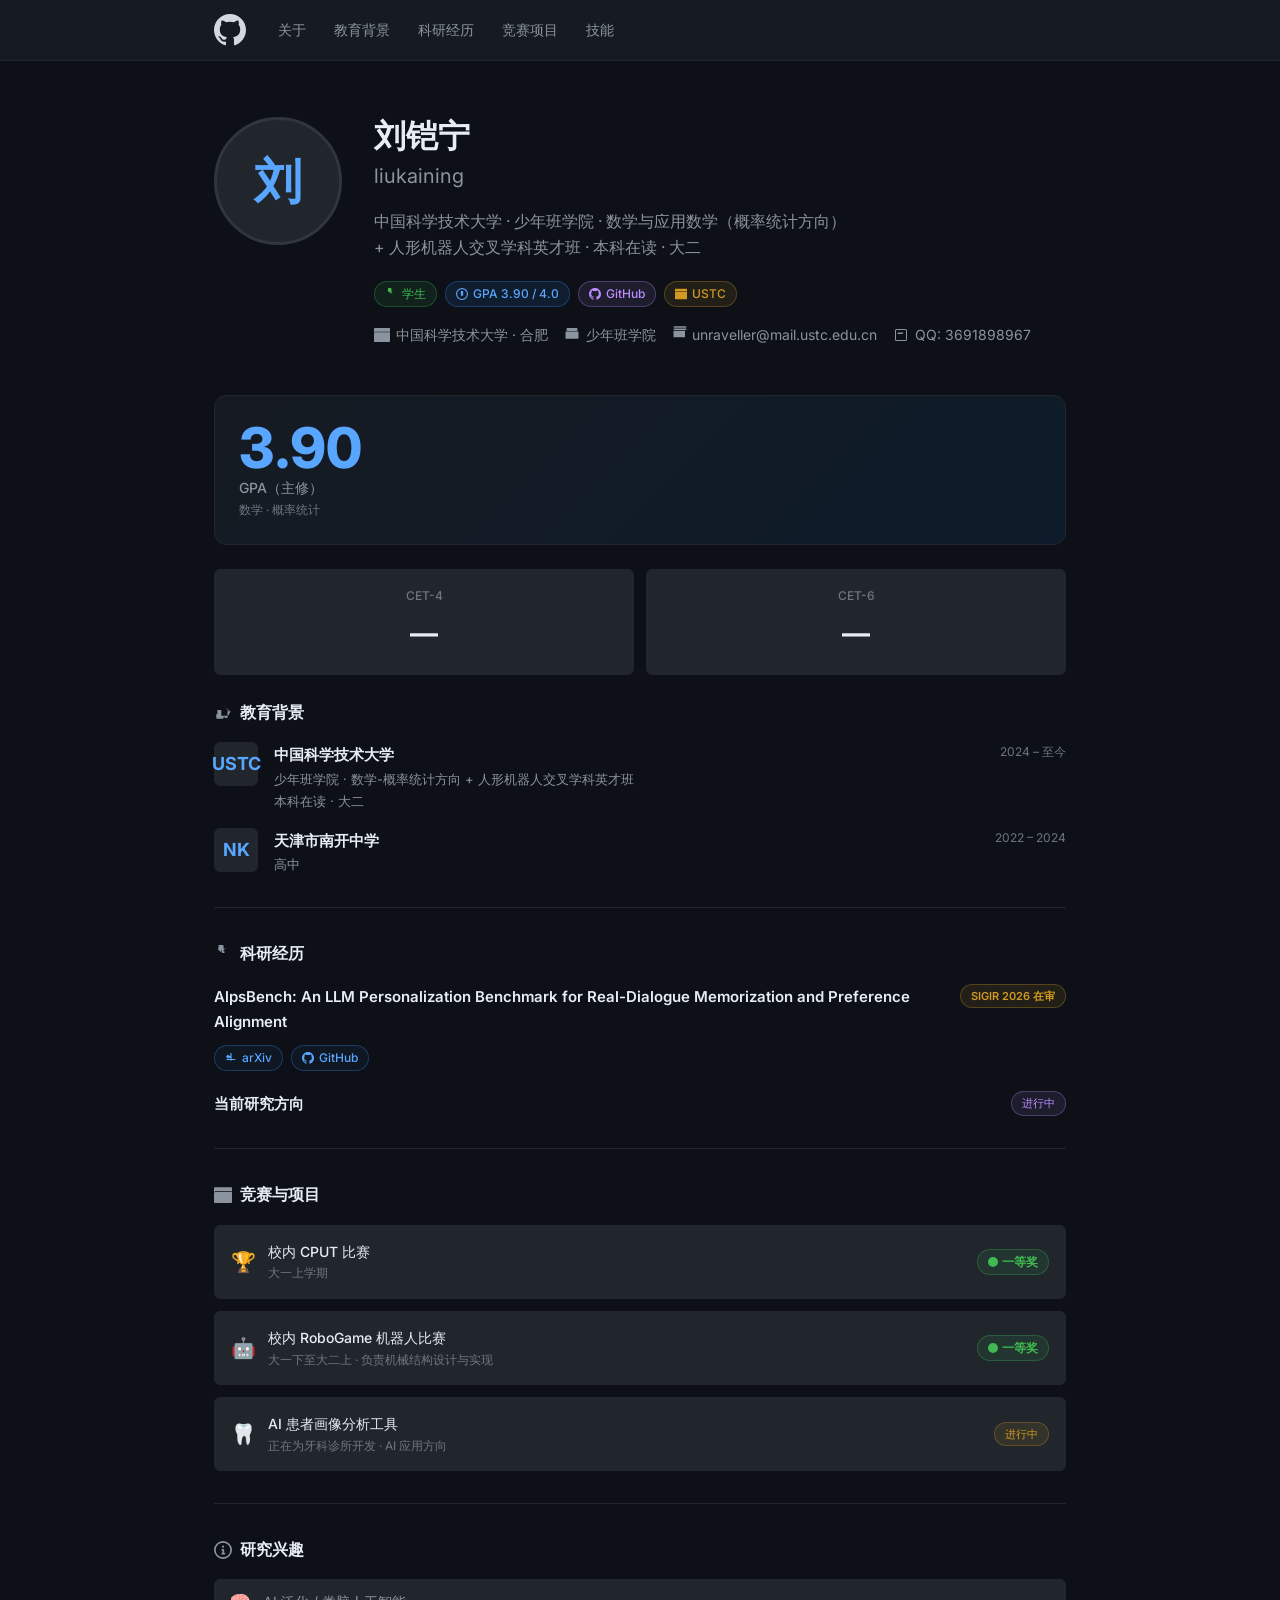
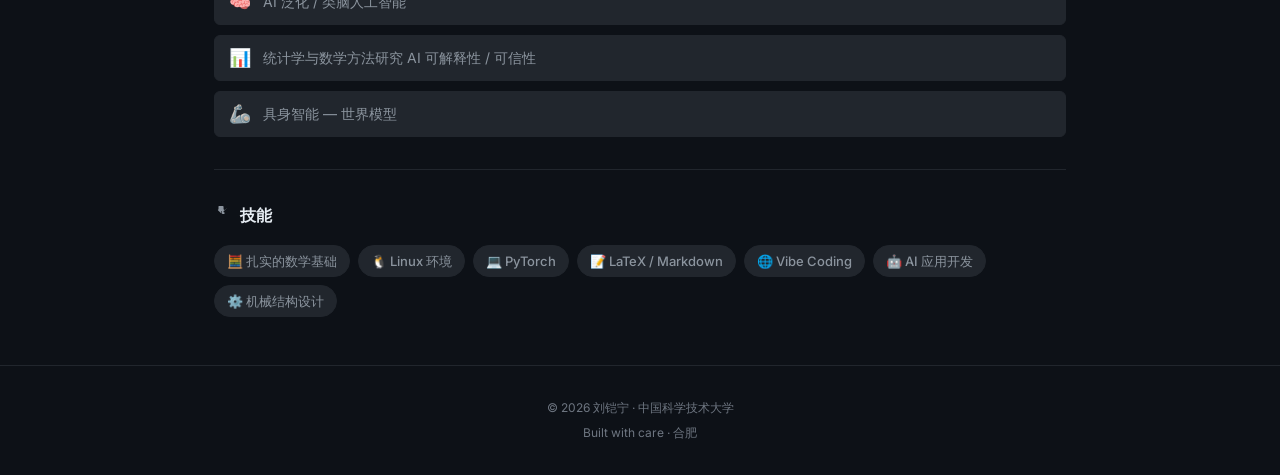
==== index.html @ c7f34306 "Update index.html" ====
<!DOCTYPE html>
<html lang="zh-CN">
<head>
  <meta charset="UTF-8" />
  <meta name="viewport" content="width=device-width, initial-scale=1.0" />
  <title>刘铠宁 | USTC</title>
  <link rel="preconnect" href="https://fonts.googleapis.com" />
  <link rel="preconnect" href="https://fonts.gstatic.com" crossorigin />
  <link href="https://fonts.googleapis.com/css2?family=Inter:wght@400;500;600;700;300&family=JetBrains+Mono:wght@400;500&display=swap" rel="stylesheet" />
  <style>
    :root {
      --bg-primary: #0d1117;
      --bg-secondary: #161b22;
      --bg-tertiary: #21262d;
      --bg-hover: #30363d;
      --border: #30363d;
      --border-muted: #21262d;
      --text-primary: #e6edf3;
      --text-secondary: #8b949e;
      --text-tertiary: #6e7681;
      --accent: #58a6ff;
      --accent-muted: #1f6feb;
      --accent-subtle: #0d419d;
      --green: #3fb950;
      --orange: #d29922;
      --purple: #bc8cff;
      --pink: #db61a2;
      --radius: 6px;
      --radius-lg: 12px;
      --font-sans: 'Inter', -apple-system, BlinkMacSystemFont, 'Segoe UI', sans-serif;
      --font-mono: 'JetBrains Mono', 'Fira Code', 'Cascadia Code', monospace;
    }

    * {
      margin: 0;
      padding: 0;
      box-sizing: border-box;
    }

    html {
      scroll-behavior: smooth;
    }

    body {
      font-family: var(--font-sans);
      background: var(--bg-primary);
      color: var(--text-primary);
      line-height: 1.7;
      min-height: 100vh;
    }

    a {
      color: var(--accent);
      text-decoration: none;
      transition: color 0.2s, text-decoration-color 0.2s;
    }

    a:hover {
      text-decoration: underline;
      text-decoration-color: var(--accent);
    }

    ::selection {
      background: var(--accent-muted);
      color: #fff;
    }

    ::-webkit-scrollbar {
      width: 8px;
    }

    ::-webkit-scrollbar-track {
      background: var(--bg-primary);
    }

    ::-webkit-scrollbar-thumb {
      background: var(--bg-tertiary);
      border-radius: 4px;
    }

    ::-webkit-scrollbar-thumb:hover {
      background: var(--border);
    }

    .container {
      max-width: 900px;
      margin: 0 auto;
      padding: 0 24px;
    }

    /* ── Header / Nav ── */
    header {
      background: var(--bg-secondary);
      border-bottom: 1px solid var(--border-muted);
      padding: 0;
      position: sticky;
      top: 0;
      z-index: 100;
      backdrop-filter: blur(12px);
    }

    .header-inner {
      display: flex;
      align-items: center;
      justify-content: space-between;
      height: 60px;
    }

    .header-left {
      display: flex;
      align-items: center;
      gap: 20px;
    }

    .github-icon {
      width: 32px;
      height: 32px;
      opacity: 0.9;
    }

    .header-links {
      display: flex;
      align-items: center;
      gap: 4px;
    }

    .header-links a {
      color: var(--text-secondary);
      font-size: 14px;
      font-weight: 500;
      padding: 8px 12px;
      border-radius: var(--radius);
      transition: color 0.2s, background 0.2s;
      text-decoration: none;
    }

    .header-links a:hover {
      color: var(--text-primary);
      background: var(--bg-tertiary);
      text-decoration: none;
    }

    .header-right {
      display: flex;
      align-items: center;
      gap: 8px;
    }

    .header-right svg {
      color: var(--text-secondary);
      cursor: pointer;
      padding: 6px;
      border-radius: var(--radius);
      transition: color 0.2s, background 0.2s;
    }

    .header-right svg:hover {
      color: var(--text-primary);
      background: var(--bg-tertiary);
    }

    /* ── Hero ── */
    .hero {
      padding: 56px 0 48px;
    }

    .hero-content {
      display: flex;
      gap: 32px;
      align-items: flex-start;
    }

    .avatar-wrapper {
      flex-shrink: 0;
    }

    .avatar {
      width: 128px;
      height: 128px;
      border-radius: 50%;
      border: 3px solid var(--border);
      object-fit: cover;
      display: block;
    }

    .avatar-placeholder {
      width: 128px;
      height: 128px;
      border-radius: 50%;
      border: 3px solid var(--border);
      background: var(--bg-tertiary);
      display: flex;
      align-items: center;
      justify-content: center;
      font-size: 48px;
      font-weight: 700;
      color: var(--accent);
    }

    .hero-info {
      flex: 1;
    }

    .hero-name {
      font-size: 32px;
      font-weight: 700;
      color: var(--text-primary);
      line-height: 1.2;
      margin-bottom: 4px;
    }

    .hero-username {
      font-size: 20px;
      color: var(--text-secondary);
      font-weight: 400;
      margin-bottom: 16px;
    }

    .hero-bio {
      font-size: 16px;
      color: var(--text-secondary);
      margin-bottom: 20px;
      line-height: 1.6;
    }

    .tag-row {
      display: flex;
      flex-wrap: wrap;
      gap: 8px;
      margin-bottom: 16px;
    }

    .tag {
      display: inline-flex;
      align-items: center;
      gap: 5px;
      font-size: 12px;
      font-weight: 500;
      color: var(--text-secondary);
      background: var(--bg-tertiary);
      border: 1px solid var(--border-muted);
      border-radius: 999px;
      padding: 2px 10px;
    }

    .tag svg {
      width: 12px;
      height: 12px;
    }

    .tag.tag-accent {
      background: rgba(56, 139, 253, 0.1);
      border-color: rgba(56, 139, 253, 0.3);
      color: var(--accent);
    }

    .tag.tag-green {
      background: rgba(63, 185, 80, 0.1);
      border-color: rgba(63, 185, 80, 0.3);
      color: var(--green);
    }

    .tag.tag-purple {
      background: rgba(188, 140, 255, 0.1);
      border-color: rgba(188, 140, 255, 0.3);
      color: var(--purple);
    }

    .tag.tag-orange {
      background: rgba(210, 153, 34, 0.1);
      border-color: rgba(210, 153, 34, 0.3);
      color: var(--orange);
    }

    .hero-meta {
      display: flex;
      flex-wrap: wrap;
      gap: 16px;
    }

    .meta-item {
      display: flex;
      align-items: center;
      gap: 6px;
      font-size: 14px;
      color: var(--text-secondary);
    }

    .meta-item svg {
      width: 16px;
      height: 16px;
      flex-shrink: 0;
    }

    .meta-item a {
      color: var(--text-secondary);
      text-decoration: none;
      transition: color 0.2s;
    }

    .meta-item a:hover {
      color: var(--accent);
      text-decoration: none;
    }

    /* ── Stats Bar ── */
    .stats-bar {
      display: flex;
      align-items: center;
      gap: 0;
      border: 1px solid var(--border-muted);
      border-radius: var(--radius);
      overflow: hidden;
      margin-bottom: 32px;
      width: fit-content;
    }

    .stat-item {
      display: flex;
      align-items: center;
      gap: 6px;
      padding: 6px 16px;
      font-size: 14px;
      color: var(--text-secondary);
      border-right: 1px solid var(--border-muted);
      transition: background 0.2s;
      cursor: default;
    }

    .stat-item:last-child {
      border-right: none;
    }

    .stat-item:hover {
      background: var(--bg-secondary);
    }

    .stat-item .num {
      font-weight: 700;
      color: var(--text-primary);
      font-variant-numeric: tabular-nums;
    }

    .stat-item svg {
      width: 16px;
      height: 16px;
    }

    /* ── Tabs ── */
    .tabs {
      display: flex;
      gap: 0;
      border-bottom: 1px solid var(--border-muted);
      margin-bottom: 24px;
      overflow-x: auto;
    }

    .tab {
      display: flex;
      align-items: center;
      gap: 6px;
      padding: 12px 16px;
      font-size: 14px;
      font-weight: 500;
      color: var(--text-secondary);
      border-bottom: 2px solid transparent;
      cursor: pointer;
      transition: color 0.2s, border-color 0.2s;
      white-space: nowrap;
      text-decoration: none;
      background: none;
      border-top: none;
      border-left: none;
      border-right: none;
      font-family: var(--font-sans);
    }

    .tab:hover {
      color: var(--text-primary);
      text-decoration: none;
      background: var(--bg-secondary);
      border-radius: var(--radius) var(--radius) 0 0;
    }

    .tab.active {
      color: var(--text-primary);
      border-bottom-color: var(--orange);
    }

    .tab svg {
      width: 16px;
      height: 16px;
    }

    /* ── Cards ── */
    .card {
      background: var(--bg-secondary);
      border: 1px solid var(--border-muted);
      border-radius: var(--radius-lg);
      padding: 24px;
      margin-bottom: 16px;
      transition: border-color 0.2s;
    }

    .card:hover {
      border-color: var(--border);
    }

    .card-header {
      display: flex;
      align-items: flex-start;
      justify-content: space-between;
      margin-bottom: 16px;
      gap: 12px;
    }

    .card-icon {
      width: 40px;
      height: 40px;
      border-radius: var(--radius);
      display: flex;
      align-items: center;
      justify-content: center;
      flex-shrink: 0;
    }

    .card-icon.blue { background: rgba(56, 139, 253, 0.15); }
    .card-icon.green { background: rgba(63, 185, 80, 0.15); }
    .card-icon.purple { background: rgba(188, 140, 255, 0.15); }
    .card-icon.orange { background: rgba(210, 153, 34, 0.15); }
    .card-icon.pink { background: rgba(219, 97, 162, 0.15); }
    .card-icon.teal { background: rgba(82, 204, 178, 0.15); }

    .card-icon svg {
      width: 22px;
      height: 22px;
    }

    .card-title {
      font-size: 16px;
      font-weight: 600;
      color: var(--accent);
      margin-bottom: 2px;
    }

    .card-subtitle {
      font-size: 13px;
      color: var(--text-tertiary);
    }

    .card-desc {
      font-size: 14px;
      color: var(--text-secondary);
      line-height: 1.7;
      margin-bottom: 12px;
    }

    .card-lang {
      display: flex;
      align-items: center;
      gap: 6px;
      font-size: 12px;
      color: var(--text-tertiary);
    }

    .lang-dot {
      width: 10px;
      height: 10px;
      border-radius: 50%;
      background: var(--accent);
    }

    .card-links {
      display: flex;
      gap: 12px;
      margin-top: 12px;
    }

    .card-link {
      display: inline-flex;
      align-items: center;
      gap: 5px;
      font-size: 12px;
      font-weight: 500;
      color: var(--text-secondary);
      border: 1px solid var(--border-muted);
      border-radius: 20px;
      padding: 3px 10px;
      transition: color 0.2s, border-color 0.2s, background 0.2s;
      text-decoration: none;
    }

    .card-link:hover {
      color: var(--text-primary);
      border-color: var(--border);
      background: var(--bg-tertiary);
      text-decoration: none;
    }

    .card-link svg {
      width: 12px;
      height: 12px;
    }

    /* ── Section ── */
    .section-title {
      font-size: 16px;
      font-weight: 600;
      color: var(--text-primary);
      margin-bottom: 16px;
      display: flex;
      align-items: center;
      gap: 8px;
    }

    .section-title svg {
      width: 18px;
      height: 18px;
      color: var(--text-secondary);
    }

    /* ── Info Grid ── */
    .info-grid {
      display: grid;
      grid-template-columns: repeat(auto-fill, minmax(240px, 1fr));
      gap: 12px;
      margin-bottom: 24px;
    }

    .info-item {
      display: flex;
      align-items: center;
      gap: 10px;
      font-size: 14px;
      color: var(--text-secondary);
    }

    .info-item svg {
      width: 16px;
      height: 16px;
      flex-shrink: 0;
      color: var(--text-tertiary);
    }

    .info-item a {
      color: var(--text-secondary);
      word-break: break-all;
    }

    /* ── Edu ── */
    .edu-list {
      display: flex;
      flex-direction: column;
      gap: 16px;
      margin-bottom: 24px;
    }

    .edu-item {
      display: flex;
      gap: 16px;
      align-items: flex-start;
    }

    .edu-logo {
      width: 44px;
      height: 44px;
      border-radius: var(--radius);
      background: var(--bg-tertiary);
      border: 1px solid var(--border-muted);
      display: flex;
      align-items: center;
      justify-content: center;
      font-size: 18px;
      font-weight: 700;
      color: var(--accent);
      flex-shrink: 0;
    }

    .edu-info {
      flex: 1;
    }

    .edu-name {
      font-size: 15px;
      font-weight: 600;
      color: var(--text-primary);
    }

    .edu-detail {
      font-size: 13px;
      color: var(--text-secondary);
    }

    .edu-period {
      font-size: 12px;
      color: var(--text-tertiary);
      white-space: nowrap;
    }

    /* ── Skills ── */
    .skills-grid {
      display: flex;
      flex-wrap: wrap;
      gap: 8px;
      margin-bottom: 24px;
    }

    .skill-chip {
      display: inline-flex;
      align-items: center;
      gap: 6px;
      font-size: 13px;
      font-weight: 500;
      color: var(--text-secondary);
      background: var(--bg-tertiary);
      border: 1px solid var(--border-muted);
      border-radius: 20px;
      padding: 4px 12px;
      transition: all 0.2s;
    }

    .skill-chip:hover {
      border-color: var(--accent);
      color: var(--accent);
    }

    /* ── Interest ── */
    .interest-list {
      display: flex;
      flex-direction: column;
      gap: 10px;
      margin-bottom: 24px;
    }

    .interest-item {
      display: flex;
      align-items: center;
      gap: 12px;
      font-size: 14px;
      color: var(--text-secondary);
      padding: 10px 14px;
      background: var(--bg-tertiary);
      border: 1px solid var(--border-muted);
      border-radius: var(--radius);
      transition: border-color 0.2s;
    }

    .interest-item:hover {
      border-color: var(--border);
    }

    .interest-icon {
      font-size: 18px;
      line-height: 1;
    }

    /* ── Competition ── */
    .comp-list {
      display: flex;
      flex-direction: column;
      gap: 12px;
      margin-bottom: 24px;
    }

    .comp-item {
      display: flex;
      align-items: center;
      justify-content: space-between;
      padding: 14px 16px;
      background: var(--bg-tertiary);
      border: 1px solid var(--border-muted);
      border-radius: var(--radius);
      gap: 12px;
      transition: border-color 0.2s;
    }

    .comp-item:hover {
      border-color: var(--border);
    }

    .comp-left {
      display: flex;
      align-items: center;
      gap: 12px;
    }

    .comp-icon {
      font-size: 20px;
    }

    .comp-name {
      font-size: 14px;
      font-weight: 500;
      color: var(--text-primary);
    }

    .comp-desc {
      font-size: 12px;
      color: var(--text-tertiary);
    }

    .award-badge {
      display: inline-flex;
      align-items: center;
      gap: 4px;
      font-size: 12px;
      font-weight: 600;
      color: var(--green);
      background: rgba(63, 185, 80, 0.1);
      border: 1px solid rgba(63, 185, 80, 0.3);
      border-radius: 20px;
      padding: 2px 10px;
      white-space: nowrap;
      flex-shrink: 0;
    }

    /* ── GPA Card ── */
    .gpa-card {
      background: linear-gradient(135deg, var(--bg-secondary), #0d1b2a);
      border: 1px solid var(--border-muted);
      border-radius: var(--radius-lg);
      padding: 24px;
      margin-bottom: 24px;
      display: flex;
      align-items: center;
      gap: 24px;
    }

    .gpa-big {
      font-size: 56px;
      font-weight: 800;
      color: var(--accent);
      line-height: 1;
      font-variant-numeric: tabular-nums;
    }

    .gpa-label {
      font-size: 14px;
      color: var(--text-secondary);
      font-weight: 500;
    }

    .gpa-sub {
      font-size: 12px;
      color: var(--text-tertiary);
    }

    .gpa-note {
      flex: 1;
      font-size: 13px;
      color: var(--text-tertiary);
      border-left: 2px solid var(--border-muted);
      padding-left: 16px;
    }

    /* ── English Score ── */
    .score-grid {
      display: grid;
      grid-template-columns: 1fr 1fr;
      gap: 12px;
      margin-bottom: 24px;
    }

    .score-card {
      background: var(--bg-tertiary);
      border: 1px solid var(--border-muted);
      border-radius: var(--radius);
      padding: 16px;
      text-align: center;
      transition: border-color 0.2s;
    }

    .score-card:hover {
      border-color: var(--border);
    }

    .score-name {
      font-size: 12px;
      color: var(--text-tertiary);
      font-weight: 500;
      margin-bottom: 4px;
    }

    .score-val {
      font-size: 28px;
      font-weight: 700;
      color: var(--text-primary);
    }

    /* ── Research ── */
    .research-item {
      margin-bottom: 20px;
    }

    .research-header {
      display: flex;
      align-items: flex-start;
      justify-content: space-between;
      gap: 12px;
      margin-bottom: 10px;
    }

    .research-title {
      font-size: 15px;
      font-weight: 600;
      color: var(--text-primary);
    }

    .journal-badge {
      font-size: 11px;
      font-weight: 600;
      color: var(--orange);
      background: rgba(210, 153, 34, 0.1);
      border: 1px solid rgba(210, 153, 34, 0.3);
      border-radius: 20px;
      padding: 2px 10px;
      white-space: nowrap;
      flex-shrink: 0;
    }

    .research-links {
      display: flex;
      flex-wrap: wrap;
      gap: 8px;
      margin-bottom: 8px;
    }

    .research-link {
      display: inline-flex;
      align-items: center;
      gap: 5px;
      font-size: 12px;
      font-weight: 500;
      color: var(--accent);
      text-decoration: none;
      border: 1px solid rgba(56, 139, 253, 0.3);
      border-radius: 20px;
      padding: 2px 10px;
      transition: all 0.2s;
      background: rgba(56, 139, 253, 0.05);
    }

    .research-link:hover {
      background: rgba(56, 139, 253, 0.15);
      text-decoration: none;
    }

    .research-link svg {
      width: 12px;
      height: 12px;
    }

    .research-desc {
      font-size: 13px;
      color: var(--text-secondary);
      line-height: 1.6;
      padding-left: 14px;
      border-left: 2px solid var(--border-muted);
    }

    /* ── Section divider ── */
    .divider {
      height: 1px;
      background: var(--border-muted);
      margin: 32px 0;
    }

    /* ── Footer ── */
    footer {
      text-align: center;
      padding: 32px 0;
      font-size: 12px;
      color: var(--text-tertiary);
      border-top: 1px solid var(--border-muted);
      margin-top: 48px;
    }

    /* ── Responsive ── */
    @media (max-width: 640px) {
      .hero-content {
        flex-direction: column;
        gap: 20px;
      }

      .hero-name {
        font-size: 26px;
      }

      .score-grid {
        grid-template-columns: 1fr;
      }

      .gpa-card {
        flex-direction: column;
        text-align: center;
      }

      .gpa-note {
        border-left: none;
        padding-left: 0;
        border-top: 1px solid var(--border-muted);
        padding-top: 12px;
      }

      .header-links {
        display: none;
      }

      .tabs {
        gap: 0;
      }

      .tab span {
        display: none;
      }
    }
  </style>
</head>
<body>

  <!-- ── Header ── -->
  <header>
    <div class="container header-inner">
      <div class="header-left">
        <svg class="github-icon" viewBox="0 0 24 24" fill="currentColor">
          <path d="M12 0C5.374 0 0 5.373 0 12c0 5.302 3.438 9.8 8.207 11.387.599.111.793-.261.793-.577v-2.234c-3.338.726-4.033-1.416-4.033-1.416-.546-1.387-1.333-1.756-1.333-1.756-1.089-.745.083-.729.083-.729 1.205.084 1.839 1.237 1.839 1.237 1.07 1.834 2.807 1.304 3.492.997.107-.775.418-1.305.762-1.604-2.665-.305-5.467-1.334-5.467-5.931 0-1.311.469-2.381 1.236-3.221-.124-.303-.535-1.524.117-3.176 0 0 1.008-.322 3.301 1.23A11.509 11.509 0 0112 5.803c1.02.005 2.047.138 3.006.404 2.291-1.552 3.297-1.23 3.297-1.23.653 1.653.242 2.874.118 3.176.77.84 1.235 1.911 1.235 3.221 0 4.609-2.807 5.624-5.479 5.921.43.372.823 1.102.823 2.222v3.293c0 .319.192.694.801.576C20.566 21.797 24 17.3 24 12c0-6.627-5.373-12-12-12z"/>
        </svg>
        <nav class="header-links">
          <a href="#about">关于</a>
          <a href="#education">教育背景</a>
          <a href="#research">科研经历</a>
          <a href="#projects">竞赛项目</a>
          <a href="#skills">技能</a>
        </nav>
      </div>
    </div>
  </header>

  <!-- ── Hero ── -->
  <section class="hero">
    <div class="container">
      <div class="hero-content">
        <div class="avatar-wrapper">
          <div class="avatar-placeholder">刘</div>
        </div>
        <div class="hero-info">
          <h1 class="hero-name">刘铠宁</h1>
          <p class="hero-username">liukaining</p>
          <p class="hero-bio">
            中国科学技术大学 · 少年班学院 · 数学与应用数学（概率统计方向）<br>
            + 人形机器人交叉学科英才班 · 本科在读 · 大二
          </p>
          <div class="tag-row">
            <span class="tag tag-green">
              <svg viewBox="0 0 16 16" fill="currentColor"><path d="M7.75 0a.75.75 0 01.75.75V3h.5v1.25L12 1.5 8.5 4.25V5.5h.25a.75.75 0 010 1.5h-1a.75.75 0 01-.75-.75V4.5H6.5v2.25L3.5 3.75V3h.5V.75A.75.75 0 014.25 0h3.5z"/></svg>
              学生
            </span>
            <span class="tag tag-accent">
              <svg viewBox="0 0 16 16" fill="currentColor"><path d="M8 0a8 8 0 100 16A8 8 0 008 0zM1.5 8a6.5 6.5 0 1113 0A6.5 6.5 0 011.5 8z"/><path d="M6.5 4h3v5.5l-1.5 1.5-1.5-1.5V4z"/></svg>
              GPA 3.90 / 4.0
            </span>
            <span class="tag tag-purple">
              <svg viewBox="0 0 16 16" fill="currentColor"><path d="M8 0C3.58 0 0 3.58 0 8c0 3.54 2.29 6.53 5.47 7.59.4.07.55-.17.55-.38 0-.19-.01-.82-.01-1.49-2.01.37-2.53-.49-2.69-.94-.09-.23-.48-.94-.82-1.13-.28-.15-.68-.52-.01-.53.63-.01 1.08.58 1.23.82.72 1.21 1.87.87 2.33.66.07-.52.28-.87.51-1.07-1.78-.2-3.64-.89-3.64-3.95 0-.87.31-1.59.82-2.15-.08-.2-.36-1.02.08-2.12 0 0 .67-.21 2.2.82.64-.18 1.32-.27 2-.27.68 0 1.36.09 2 .27 1.53-1.04 2.2-.82 2.2-.82.44 1.1.16 1.92.08 2.12.51.56.82 1.27.82 2.15 0 3.07-1.87 3.75-3.65 3.95.29.25.54.73.54 1.48 0 1.07-.01 1.93-.01 2.2 0 .21.15.46.55.38A8.013 8.013 0 0016 8c0-4.42-3.58-8-8-8z"/></svg>
              GitHub
            </span>
            <span class="tag tag-orange">
              <svg viewBox="0 0 16 16" fill="currentColor"><path d="M0 1.75A.75.75 0 01.75 1h14.5a.75.75 0 01.75.75v12.5a.75.75 0 01-.75.75H.75A.75.75 0 010 14.25V1.75zm.75 3.5h15a.25.25 0 00.25-.25V5a.25.25 0 00-.25-.25H.75a.25.25 0 00-.25.25v1.5a.25.25 0 00.25.25zm.75 8h15v.5H.75v-.5z"/></svg>
              USTC
            </span>
          </div>
          <div class="hero-meta">
            <span class="meta-item">
              <svg viewBox="0 0 16 16" fill="currentColor"><path d="M0 1.75A.75.75 0 01.75 1h14.5a.75.75 0 01.75.75v12.5a.75.75 0 01-.75.75H.75A.75.75 0 010 14.25V1.75zm.75 3.5h15a.25.25 0 00.25-.25V5a.25.25 0 00-.25-.25H.75a.25.25 0 00-.25.25v1.5a.25.25 0 00.25.25zm.75 8h15v.5H.75v-.5z"/></svg>
              中国科学技术大学 · 合肥
            </span>
            <span class="meta-item">
              <svg viewBox="0 0 16 16" fill="currentColor"><path d="M1.5 4.75a.25.25 0 01.25-.25h12.5a.25.25 0 01.25.25v6.5a.25.25 0 01-.25.25h-12.5a.25.25 0 01-.25-.25v-6.5zm0 1.5h12.5v5.5h-12.5v-5.5zM3.5 1a1 1 0 00-1 1v1a1 1 0 001 1h9a1 1 0 001-1V2a1 1 0 00-1-1h-9z"/></svg>
              少年班学院
            </span>
            <span class="meta-item">
              <a href="mailto:unraveller@mail.ustc.edu.cn">
                <svg viewBox="0 0 16 16" fill="currentColor"><path d="M2.25 2.25a.75.75 0 000 1.5h11.5a.75.75 0 000-1.5H2.25zM1.5 5.25a.75.75 0 01.75-.75h11.5a.75.75 0 010 1.5H2.25A.75.75 0 011.5 5.25zm0 1.5h11.5v6.5H1.5v-6.5z"/></svg>
                unraveller@mail.ustc.edu.cn
              </a>
            </span>
            <span class="meta-item">
              <svg viewBox="0 0 16 16" fill="currentColor"><path d="M3.5 2A1.5 1.5 0 002 3.5v9A1.5 1.5 0 003.5 14h9a1.5 1.5 0 001.5-1.5v-9A1.5 1.5 0 0012.5 2h-9zM3 3.5a.5.5 0 01.5-.5h9a.5.5 0 01.5.5v9a.5.5 0 01-.5.5h-9a.5.5 0 01-.5-.5v-9zM5 5.5A1.5 1.5 0 016.5 7h3A1.5 1.5 0 0111 5.5h-6A1.5 1.5 0 013.5 7h3A1.5 1.5 0 018 5.5z"/></svg>
              QQ: 3691898967
            </span>
          </div>
        </div>
      </div>
    </div>
  </section>

  <main>
    <div class="container">

      <!-- ── About ── -->
      <section id="about">
        <div class="gpa-card">
          <div>
            <div class="gpa-big">3.90</div>
            <div class="gpa-label">GPA（主修）</div>
            <div class="gpa-sub">数学 · 概率统计</div>
          </div>
        </div>

        <div class="score-grid">
          <div class="score-card">
            <div class="score-name">CET-4</div>
            <div class="score-val">—</div>
          </div>
          <div class="score-card">
            <div class="score-name">CET-6</div>
            <div class="score-val">—</div>
          </div>
        </div>
      </section>

      <!-- ── Education ── -->
      <section id="education">
        <h2 class="section-title">
          <svg viewBox="0 0 16 16" fill="currentColor"><path d="M8.457 2.044a.25.25 0 01.347.064L13.5 6.5l.25.25-.25.25-1.5-1.5v6.75a.25.25 0 01-.25.25h-2a.25.25 0 01-.25-.25v-1h-1v1a.75.75 0 01-.75.75H2.75a.75.75 0 01-.75-.75V9h1v1A.25.25 0 013 10.5v-5a.25.25 0 01.25-.25h2.5a.75.75 0 01.75.75v6.75L6 10.5h6.696l1.904-3.791a.25.25 0 01.063-.347z"/></svg>
          教育背景
        </h2>
        <div class="edu-list">
          <div class="edu-item">
            <div class="edu-logo">USTC</div>
            <div class="edu-info">
              <div class="edu-name">中国科学技术大学</div>
              <div class="edu-detail">少年班学院 · 数学-概率统计方向 + 人形机器人交叉学科英才班</div>
              <div class="edu-detail">本科在读 · 大二</div>
            </div>
            <div class="edu-period">2024 – 至今</div>
          </div>
          <div class="edu-item">
            <div class="edu-logo">NK</div>
            <div class="edu-info">
              <div class="edu-name">天津市南开中学</div>
              <div class="edu-detail">高中</div>
            </div>
            <div class="edu-period">2022 – 2024</div>
          </div>
        </div>
      </section>

      <div class="divider"></div>

      <!-- ── Research ── -->
      <section id="research">
        <h2 class="section-title">
          <svg viewBox="0 0 16 16" fill="currentColor"><path d="M7.75 0a.75.75 0 01.75.75V3h.5v1.25L12 1.5 8.5 4.25V5.5h.25a.75.75 0 010 1.5h-1a.75.75 0 01-.75-.75V4.5H6.5v2.25L3.5 3.75V3h.5V.75A.75.75 0 014.25 0h3.5z"/></svg>
          科研经历
        </h2>

        <div class="research-item">
          <div class="research-header">
            <div>
              <div class="research-title">AlpsBench: An LLM Personalization Benchmark for Real-Dialogue Memorization and Preference Alignment</div>
            </div>
            <span class="journal-badge">SIGIR 2026 在审</span>
          </div>
          <div class="research-links">
            <a class="research-link" href="https://arxiv.org/abs/2603.26680" target="_blank">
              <svg viewBox="0 0 16 16" fill="currentColor"><path d="M8.75 1.75a.75.75 0 00-1.5 0V5H4.56l.22-.22a.75.75 0 00-1.06-1.06l-2 2a.75.75 0 000 1.06l2 2a.75.75 0 001.06-1.06l-.22-.22h2.69v3.5a.75.75 0 001.5 0V1.75z"/><path d="M2.5 9.25h10.75a.75.75 0 010 1.5H2.5a.75.75 0 010-1.5z"/></svg>
              arXiv
            </a>
            <a class="research-link" href="https://github.com/jianfeix/Alps_Bench" target="_blank">
              <svg viewBox="0 0 16 16" fill="currentColor"><path d="M8 0C3.58 0 0 3.58 0 8c0 3.54 2.29 6.53 5.47 7.59.4.07.55-.17.55-.38 0-.19-.01-.82-.01-1.49-2.01.37-2.53-.49-2.69-.94-.09-.23-.48-.94-.82-1.13-.28-.15-.68-.52-.01-.53.63-.01 1.08.58 1.23.82.72 1.21 1.87.87 2.33.66.07-.52.28-.87.51-1.07-1.78-.2-3.64-.89-3.64-3.95 0-.87.31-1.59.82-2.15-.08-.2-.36-1.02.08-2.12 0 0 .67-.21 2.2.82.64-.18 1.32-.27 2-.27.68 0 1.36.09 2 .27 1.53-1.04 2.2-.82 2.2-.82.44 1.1.16 1.92.08 2.12.51.56.82 1.27.82 2.15 0 3.07-1.87 3.75-3.65 3.95.29.25.54.73.54 1.48 0 1.07-.01 1.93-.01 2.2 0 .21.15.46.55.38A8.013 8.013 0 0016 8c0-4.42-3.58-8-8-8z"/></svg>
              GitHub
            </a>
          </div>
        </div>

        <div class="research-item">
          <div class="research-header">
            <div>
              <div class="research-title">当前研究方向</div>
            </div>
            <span class="tag tag-purple" style="font-size:11px; padding: 2px 10px;">进行中</span>
          </div>
        </div>
      </section>

      <div class="divider"></div>

      <!-- ── Projects / Competitions ── -->
      <section id="projects">
        <h2 class="section-title">
          <svg viewBox="0 0 16 16" fill="currentColor"><path d="M0 1.75A.75.75 0 01.75 1h14.5a.75.75 0 01.75.75v12.5a.75.75 0 01-.75.75H.75A.75.75 0 010 14.25V1.75zm.75 3.5h15a.25.25 0 00.25-.25V5a.25.25 0 00-.25-.25H.75a.25.25 0 00-.25.25v1.5a.25.25 0 00.25.25zm.75 8h15v.5H.75v-.5z"/></svg>
          竞赛与项目
        </h2>

        <div class="comp-list">
          <div class="comp-item">
            <div class="comp-left">
              <span class="comp-icon">🏆</span>
              <div>
                <div class="comp-name">校内 CPUT 比赛</div>
                <div class="comp-desc">大一上学期</div>
              </div>
            </div>
            <span class="award-badge">
              <svg width="10" height="10" viewBox="0 0 16 16" fill="currentColor"><path d="M8 0a8 8 0 100 16A8 8 0 008 0zM5.5 9.5L8 12l2.5-2.5L9 8l-2-2-1.5 1.5z"/></svg>
              一等奖
            </span>
          </div>
          <div class="comp-item">
            <div class="comp-left">
              <span class="comp-icon">🤖</span>
              <div>
                <div class="comp-name">校内 RoboGame 机器人比赛</div>
                <div class="comp-desc">大一下至大二上 · 负责机械结构设计与实现</div>
              </div>
            </div>
            <span class="award-badge">
              <svg width="10" height="10" viewBox="0 0 16 16" fill="currentColor"><path d="M8 0a8 8 0 100 16A8 8 0 008 0zM5.5 9.5L8 12l2.5-2.5L9 8l-2-2-1.5 1.5z"/></svg>
              一等奖
            </span>
          </div>
          <div class="comp-item">
            <div class="comp-left">
              <span class="comp-icon">🦷</span>
              <div>
                <div class="comp-name">AI 患者画像分析工具</div>
                <div class="comp-desc">正在为牙科诊所开发 · AI 应用方向</div>
              </div>
            </div>
            <span class="tag tag-orange" style="font-size:11px; padding: 2px 10px;">进行中</span>
          </div>
        </div>
      </section>

      <div class="divider"></div>

      <!-- ── Research Interests ── -->
      <section id="interests">
        <h2 class="section-title">
          <svg viewBox="0 0 16 16" fill="currentColor"><path d="M8 1.5a6.5 6.5 0 100 13 6.5 6.5 0 000-13zM0 8a8 8 0 1116 0A8 8 0 010 8zm6.5-.25A.75.75 0 017.25 7h1a.75.75 0 01.75.75v2.75h.25a.75.75 0 010 1.5h-2a.75.75 0 010-1.5h.25v-2h-.25a.75.75 0 01-.75-.75zM8 6a1 1 0 100-2 1 1 0 000 2z"/></svg>
          研究兴趣
        </h2>
        <div class="interest-list">
          <div class="interest-item">
            <span class="interest-icon">🧠</span>
            <span>AI 泛化 / 类脑人工智能</span>
          </div>
          <div class="interest-item">
            <span class="interest-icon">📊</span>
            <span>统计学与数学方法研究 AI 可解释性 / 可信性</span>
          </div>
          <div class="interest-item">
            <span class="interest-icon">🦾</span>
            <span>具身智能 — 世界模型</span>
          </div>
        </div>
      </section>

      <div class="divider"></div>

      <!-- ── Skills ── -->
      <section id="skills">
        <h2 class="section-title">
          <svg viewBox="0 0 16 16" fill="currentColor"><path d="M7.75 0a.75.75 0 01.75.75V3h.5v1.25L12 1.5 8.5 4.25V5.5h.25a.75.75 0 010 1.5h-1a.75.75 0 01-.75-.75V4.5H6.5v2.25L3.5 3.75V3h.5V.75A.75.75 0 014.25 0h3.5z"/></svg>
          技能
        </h2>
        <div class="skills-grid">
          <span class="skill-chip">🧮 扎实的数学基础</span>
          <span class="skill-chip">🐧 Linux 环境</span>
          <span class="skill-chip">💻 PyTorch</span>
          <span class="skill-chip">📝 LaTeX / Markdown</span>
          <span class="skill-chip">🌐 Vibe Coding</span>
          <span class="skill-chip">🤖 AI 应用开发</span>
          <span class="skill-chip">⚙️ 机械结构设计</span>
        </div>
      </section>

    </div>
  </main>

  <footer>
    <div class="container">
      <p>&copy; 2026 刘铠宁 · 中国科学技术大学</p>
      <p style="margin-top: 4px;">Built with care · 合肥</p>
    </div>
  </footer>

</body>
</html>
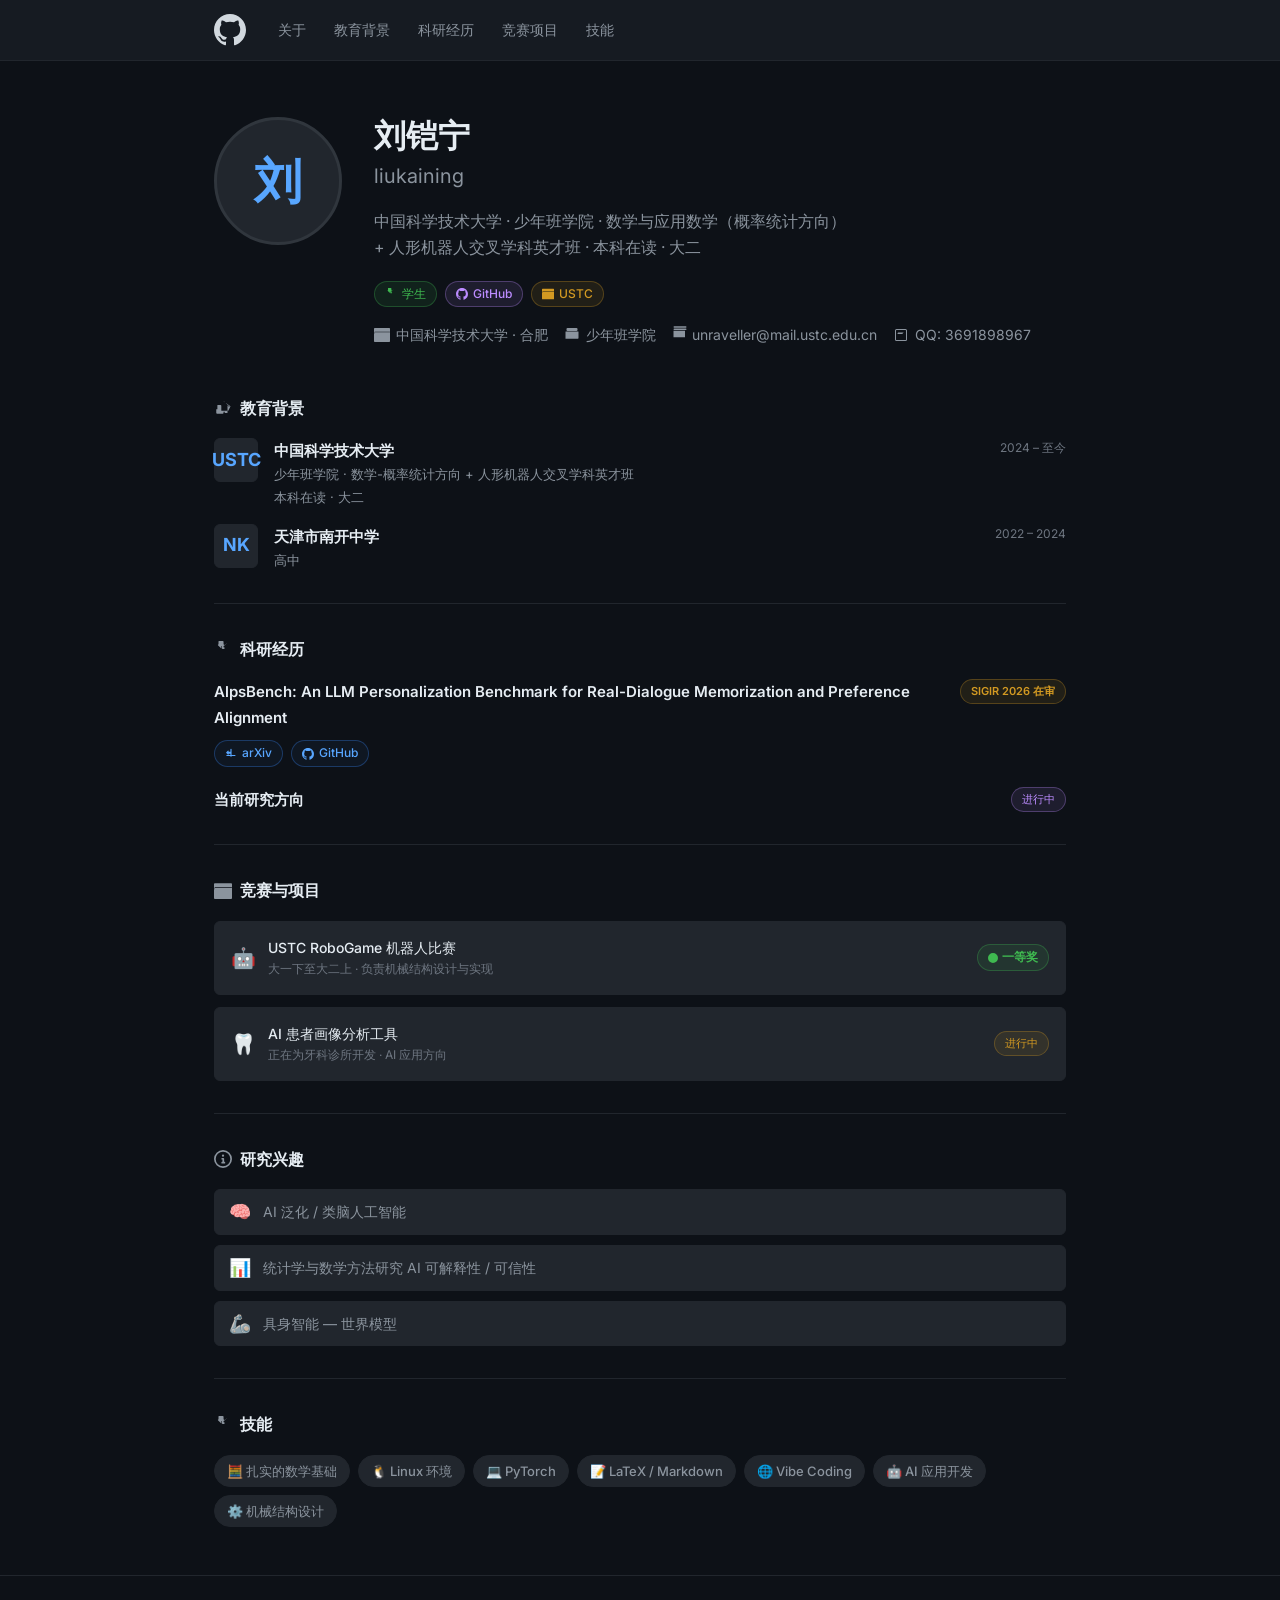
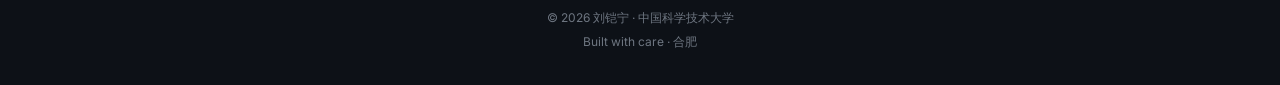
==== commit 6952fe28: "Remove GPA card and associated components Removed GPA card and related elements from the HTML struct" ====
--- a/index.html
+++ b/index.html
@@ -714,45 +714,6 @@
       flex-shrink: 0;
     }
 
-    /* ── GPA Card ── */
-    .gpa-card {
-      background: linear-gradient(135deg, var(--bg-secondary), #0d1b2a);
-      border: 1px solid var(--border-muted);
-      border-radius: var(--radius-lg);
-      padding: 24px;
-      margin-bottom: 24px;
-      display: flex;
-      align-items: center;
-      gap: 24px;
-    }
-
-    .gpa-big {
-      font-size: 56px;
-      font-weight: 800;
-      color: var(--accent);
-      line-height: 1;
-      font-variant-numeric: tabular-nums;
-    }
-
-    .gpa-label {
-      font-size: 14px;
-      color: var(--text-secondary);
-      font-weight: 500;
-    }
-
-    .gpa-sub {
-      font-size: 12px;
-      color: var(--text-tertiary);
-    }
-
-    .gpa-note {
-      flex: 1;
-      font-size: 13px;
-      color: var(--text-tertiary);
-      border-left: 2px solid var(--border-muted);
-      padding-left: 16px;
-    }
-
     /* ── English Score ── */
     .score-grid {
       display: grid;
@@ -888,18 +849,6 @@
 
       .score-grid {
         grid-template-columns: 1fr;
-      }
-
-      .gpa-card {
-        flex-direction: column;
-        text-align: center;
-      }
-
-      .gpa-note {
-        border-left: none;
-        padding-left: 0;
-        border-top: 1px solid var(--border-muted);
-        padding-top: 12px;
       }
 
       .header-links {
@@ -954,10 +903,6 @@
             <span class="tag tag-green">
               <svg viewBox="0 0 16 16" fill="currentColor"><path d="M7.75 0a.75.75 0 01.75.75V3h.5v1.25L12 1.5 8.5 4.25V5.5h.25a.75.75 0 010 1.5h-1a.75.75 0 01-.75-.75V4.5H6.5v2.25L3.5 3.75V3h.5V.75A.75.75 0 014.25 0h3.5z"/></svg>
               学生
-            </span>
-            <span class="tag tag-accent">
-              <svg viewBox="0 0 16 16" fill="currentColor"><path d="M8 0a8 8 0 100 16A8 8 0 008 0zM1.5 8a6.5 6.5 0 1113 0A6.5 6.5 0 011.5 8z"/><path d="M6.5 4h3v5.5l-1.5 1.5-1.5-1.5V4z"/></svg>
-              GPA 3.90 / 4.0
             </span>
             <span class="tag tag-purple">
               <svg viewBox="0 0 16 16" fill="currentColor"><path d="M8 0C3.58 0 0 3.58 0 8c0 3.54 2.29 6.53 5.47 7.59.4.07.55-.17.55-.38 0-.19-.01-.82-.01-1.49-2.01.37-2.53-.49-2.69-.94-.09-.23-.48-.94-.82-1.13-.28-.15-.68-.52-.01-.53.63-.01 1.08.58 1.23.82.72 1.21 1.87.87 2.33.66.07-.52.28-.87.51-1.07-1.78-.2-3.64-.89-3.64-3.95 0-.87.31-1.59.82-2.15-.08-.2-.36-1.02.08-2.12 0 0 .67-.21 2.2.82.64-.18 1.32-.27 2-.27.68 0 1.36.09 2 .27 1.53-1.04 2.2-.82 2.2-.82.44 1.1.16 1.92.08 2.12.51.56.82 1.27.82 2.15 0 3.07-1.87 3.75-3.65 3.95.29.25.54.73.54 1.48 0 1.07-.01 1.93-.01 2.2 0 .21.15.46.55.38A8.013 8.013 0 0016 8c0-4.42-3.58-8-8-8z"/></svg>
@@ -998,24 +943,6 @@
 
       <!-- ── About ── -->
       <section id="about">
-        <div class="gpa-card">
-          <div>
-            <div class="gpa-big">3.90</div>
-            <div class="gpa-label">GPA（主修）</div>
-            <div class="gpa-sub">数学 · 概率统计</div>
-          </div>
-        </div>
-
-        <div class="score-grid">
-          <div class="score-card">
-            <div class="score-name">CET-4</div>
-            <div class="score-val">—</div>
-          </div>
-          <div class="score-card">
-            <div class="score-name">CET-6</div>
-            <div class="score-val">—</div>
-          </div>
-        </div>
       </section>
 
       <!-- ── Education ── -->
@@ -1095,22 +1022,9 @@
         <div class="comp-list">
           <div class="comp-item">
             <div class="comp-left">
-              <span class="comp-icon">🏆</span>
-              <div>
-                <div class="comp-name">校内 CPUT 比赛</div>
-                <div class="comp-desc">大一上学期</div>
-              </div>
-            </div>
-            <span class="award-badge">
-              <svg width="10" height="10" viewBox="0 0 16 16" fill="currentColor"><path d="M8 0a8 8 0 100 16A8 8 0 008 0zM5.5 9.5L8 12l2.5-2.5L9 8l-2-2-1.5 1.5z"/></svg>
-              一等奖
-            </span>
-          </div>
-          <div class="comp-item">
-            <div class="comp-left">
               <span class="comp-icon">🤖</span>
               <div>
-                <div class="comp-name">校内 RoboGame 机器人比赛</div>
+                <div class="comp-name">USTC RoboGame 机器人比赛</div>
                 <div class="comp-desc">大一下至大二上 · 负责机械结构设计与实现</div>
               </div>
             </div>
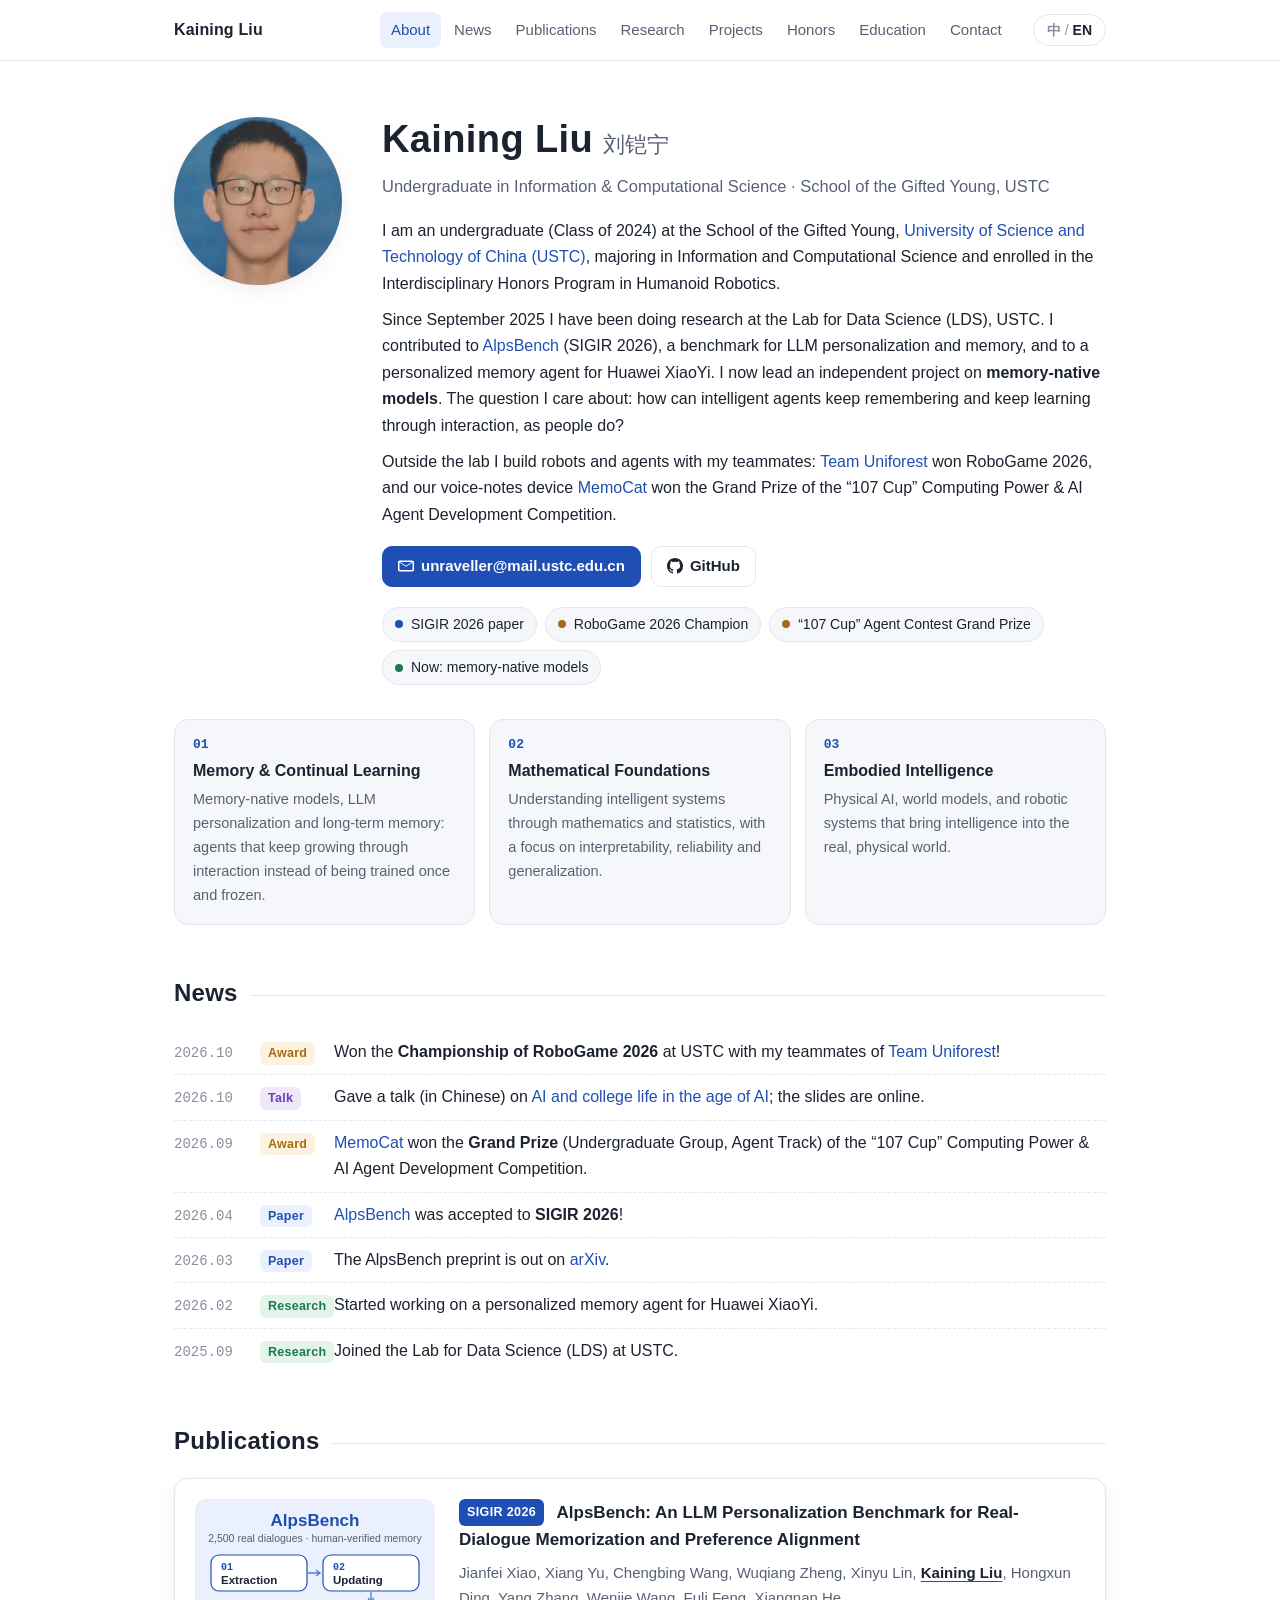
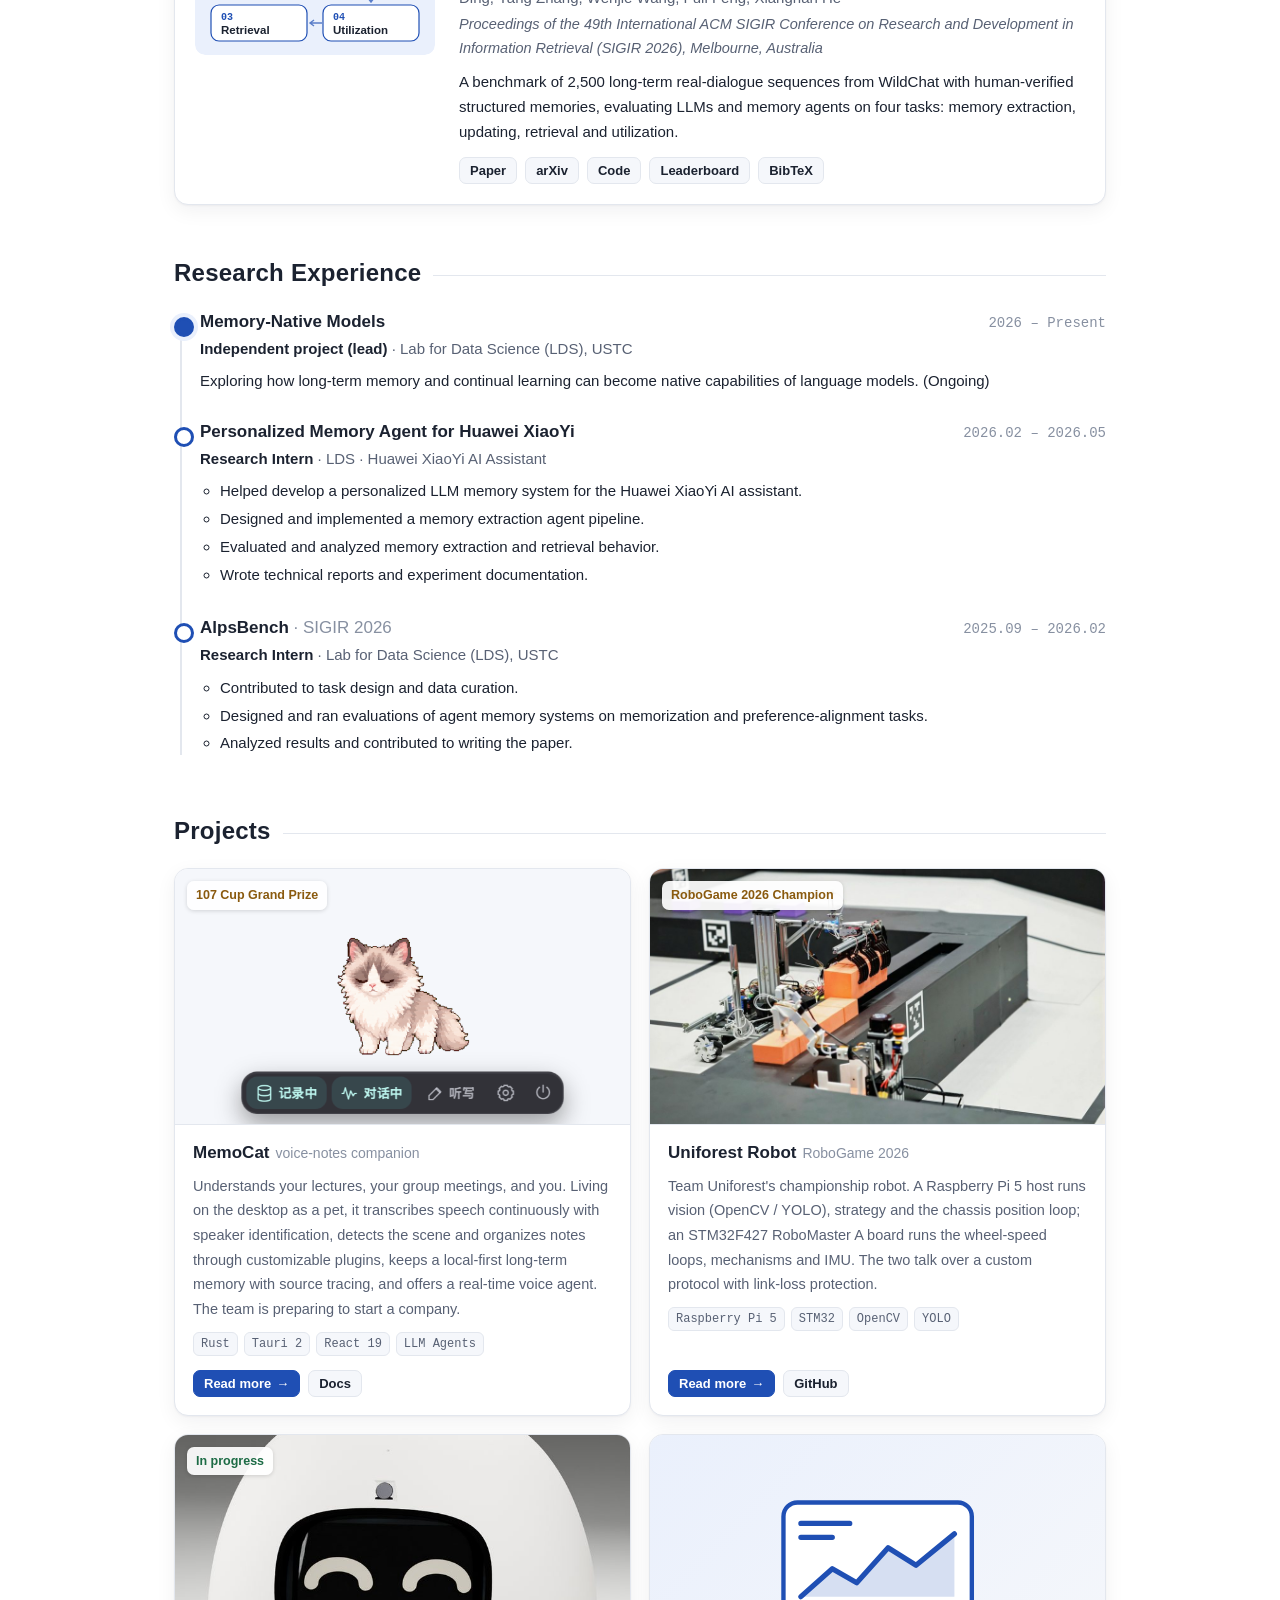
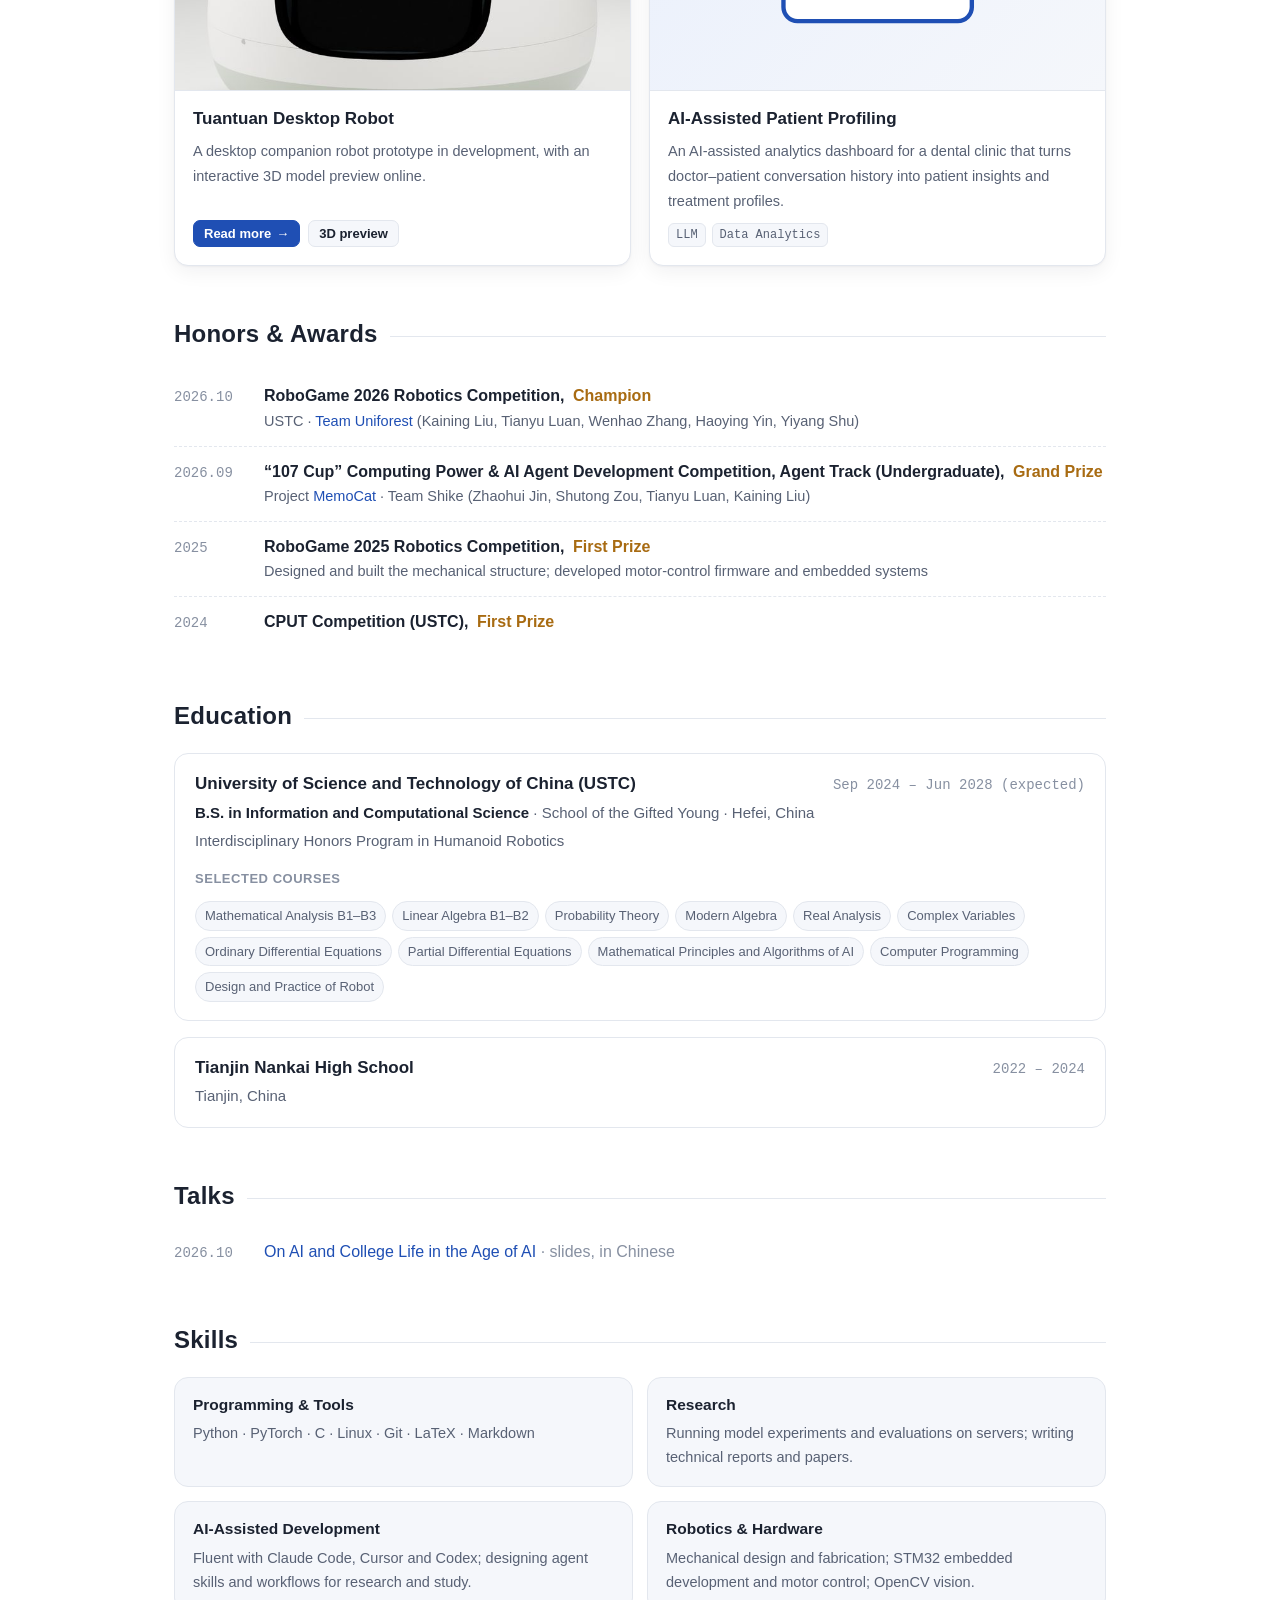
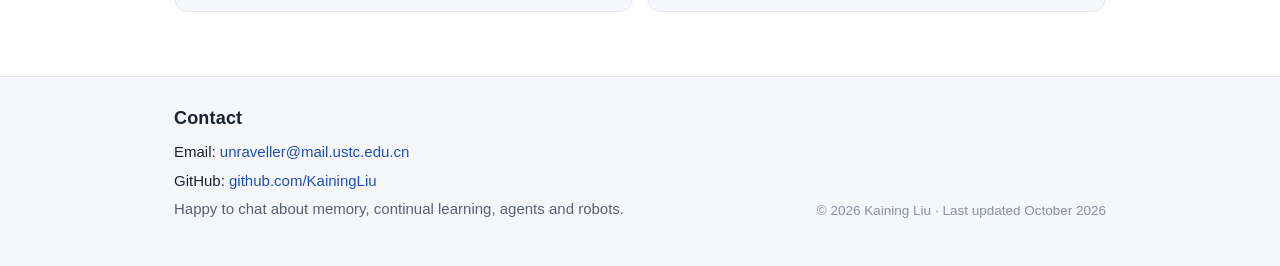
==== commit fc3b5c6d: "Bilingual rewrite of homepage with project detail pages Co-Authored-By: Claude Opus 5.5 <noreply@ant" ====
--- a/index.html
+++ b/index.html
@@ -1,1103 +1,503 @@
 <!DOCTYPE html>
-<html lang="zh-CN">
+<html lang="zh-CN" data-title-zh="刘铠宁 Kaining Liu · 个人主页" data-title-en="Kaining Liu (刘铠宁) · Homepage">
 <head>
-  <meta charset="UTF-8" />
-  <meta name="viewport" content="width=device-width, initial-scale=1.0" />
-  <title>刘铠宁 | USTC</title>
-  <link rel="preconnect" href="https://fonts.googleapis.com" />
-  <link rel="preconnect" href="https://fonts.gstatic.com" crossorigin />
-  <link href="https://fonts.googleapis.com/css2?family=Inter:wght@400;500;600;700;300&family=JetBrains+Mono:wght@400;500&display=swap" rel="stylesheet" />
-  <style>
-    :root {
-      --bg-primary: #0d1117;
-      --bg-secondary: #161b22;
-      --bg-tertiary: #21262d;
-      --bg-hover: #30363d;
-      --border: #30363d;
-      --border-muted: #21262d;
-      --text-primary: #e6edf3;
-      --text-secondary: #8b949e;
-      --text-tertiary: #6e7681;
-      --accent: #58a6ff;
-      --accent-muted: #1f6feb;
-      --accent-subtle: #0d419d;
-      --green: #3fb950;
-      --orange: #d29922;
-      --purple: #bc8cff;
-      --pink: #db61a2;
-      --radius: 6px;
-      --radius-lg: 12px;
-      --font-sans: 'Inter', -apple-system, BlinkMacSystemFont, 'Segoe UI', sans-serif;
-      --font-mono: 'JetBrains Mono', 'Fira Code', 'Cascadia Code', monospace;
-    }
-
-    * {
-      margin: 0;
-      padding: 0;
-      box-sizing: border-box;
-    }
-
-    html {
-      scroll-behavior: smooth;
-    }
-
-    body {
-      font-family: var(--font-sans);
-      background: var(--bg-primary);
-      color: var(--text-primary);
-      line-height: 1.7;
-      min-height: 100vh;
-    }
-
-    a {
-      color: var(--accent);
-      text-decoration: none;
-      transition: color 0.2s, text-decoration-color 0.2s;
-    }
-
-    a:hover {
-      text-decoration: underline;
-      text-decoration-color: var(--accent);
-    }
-
-    ::selection {
-      background: var(--accent-muted);
-      color: #fff;
-    }
-
-    ::-webkit-scrollbar {
-      width: 8px;
-    }
-
-    ::-webkit-scrollbar-track {
-      background: var(--bg-primary);
-    }
-
-    ::-webkit-scrollbar-thumb {
-      background: var(--bg-tertiary);
-      border-radius: 4px;
-    }
-
-    ::-webkit-scrollbar-thumb:hover {
-      background: var(--border);
-    }
-
-    .container {
-      max-width: 900px;
-      margin: 0 auto;
-      padding: 0 24px;
-    }
-
-    /* ── Header / Nav ── */
-    header {
-      background: var(--bg-secondary);
-      border-bottom: 1px solid var(--border-muted);
-      padding: 0;
-      position: sticky;
-      top: 0;
-      z-index: 100;
-      backdrop-filter: blur(12px);
-    }
-
-    .header-inner {
-      display: flex;
-      align-items: center;
-      justify-content: space-between;
-      height: 60px;
-    }
-
-    .header-left {
-      display: flex;
-      align-items: center;
-      gap: 20px;
-    }
-
-    .github-icon {
-      width: 32px;
-      height: 32px;
-      opacity: 0.9;
-    }
-
-    .header-links {
-      display: flex;
-      align-items: center;
-      gap: 4px;
-    }
-
-    .header-links a {
-      color: var(--text-secondary);
-      font-size: 14px;
-      font-weight: 500;
-      padding: 8px 12px;
-      border-radius: var(--radius);
-      transition: color 0.2s, background 0.2s;
-      text-decoration: none;
-    }
-
-    .header-links a:hover {
-      color: var(--text-primary);
-      background: var(--bg-tertiary);
-      text-decoration: none;
-    }
-
-    .header-right {
-      display: flex;
-      align-items: center;
-      gap: 8px;
-    }
-
-    .header-right svg {
-      color: var(--text-secondary);
-      cursor: pointer;
-      padding: 6px;
-      border-radius: var(--radius);
-      transition: color 0.2s, background 0.2s;
-    }
-
-    .header-right svg:hover {
-      color: var(--text-primary);
-      background: var(--bg-tertiary);
-    }
-
-    /* ── Hero ── */
-    .hero {
-      padding: 56px 0 48px;
-    }
-
-    .hero-content {
-      display: flex;
-      gap: 32px;
-      align-items: flex-start;
-    }
-
-    .avatar-wrapper {
-      flex-shrink: 0;
-    }
-
-    .avatar {
-      width: 128px;
-      height: 128px;
-      border-radius: 50%;
-      border: 3px solid var(--border);
-      object-fit: cover;
-      display: block;
-    }
-
-    .avatar-placeholder {
-      width: 128px;
-      height: 128px;
-      border-radius: 50%;
-      border: 3px solid var(--border);
-      background: var(--bg-tertiary);
-      display: flex;
-      align-items: center;
-      justify-content: center;
-      font-size: 48px;
-      font-weight: 700;
-      color: var(--accent);
-    }
-
-    .hero-info {
-      flex: 1;
-    }
-
-    .hero-name {
-      font-size: 32px;
-      font-weight: 700;
-      color: var(--text-primary);
-      line-height: 1.2;
-      margin-bottom: 4px;
-    }
-
-    .hero-username {
-      font-size: 20px;
-      color: var(--text-secondary);
-      font-weight: 400;
-      margin-bottom: 16px;
-    }
-
-    .hero-bio {
-      font-size: 16px;
-      color: var(--text-secondary);
-      margin-bottom: 20px;
-      line-height: 1.6;
-    }
-
-    .tag-row {
-      display: flex;
-      flex-wrap: wrap;
-      gap: 8px;
-      margin-bottom: 16px;
-    }
-
-    .tag {
-      display: inline-flex;
-      align-items: center;
-      gap: 5px;
-      font-size: 12px;
-      font-weight: 500;
-      color: var(--text-secondary);
-      background: var(--bg-tertiary);
-      border: 1px solid var(--border-muted);
-      border-radius: 999px;
-      padding: 2px 10px;
-    }
-
-    .tag svg {
-      width: 12px;
-      height: 12px;
-    }
-
-    .tag.tag-accent {
-      background: rgba(56, 139, 253, 0.1);
-      border-color: rgba(56, 139, 253, 0.3);
-      color: var(--accent);
-    }
-
-    .tag.tag-green {
-      background: rgba(63, 185, 80, 0.1);
-      border-color: rgba(63, 185, 80, 0.3);
-      color: var(--green);
-    }
-
-    .tag.tag-purple {
-      background: rgba(188, 140, 255, 0.1);
-      border-color: rgba(188, 140, 255, 0.3);
-      color: var(--purple);
-    }
-
-    .tag.tag-orange {
-      background: rgba(210, 153, 34, 0.1);
-      border-color: rgba(210, 153, 34, 0.3);
-      color: var(--orange);
-    }
-
-    .hero-meta {
-      display: flex;
-      flex-wrap: wrap;
-      gap: 16px;
-    }
-
-    .meta-item {
-      display: flex;
-      align-items: center;
-      gap: 6px;
-      font-size: 14px;
-      color: var(--text-secondary);
-    }
-
-    .meta-item svg {
-      width: 16px;
-      height: 16px;
-      flex-shrink: 0;
-    }
-
-    .meta-item a {
-      color: var(--text-secondary);
-      text-decoration: none;
-      transition: color 0.2s;
-    }
-
-    .meta-item a:hover {
-      color: var(--accent);
-      text-decoration: none;
-    }
-
-    /* ── Stats Bar ── */
-    .stats-bar {
-      display: flex;
-      align-items: center;
-      gap: 0;
-      border: 1px solid var(--border-muted);
-      border-radius: var(--radius);
-      overflow: hidden;
-      margin-bottom: 32px;
-      width: fit-content;
-    }
-
-    .stat-item {
-      display: flex;
-      align-items: center;
-      gap: 6px;
-      padding: 6px 16px;
-      font-size: 14px;
-      color: var(--text-secondary);
-      border-right: 1px solid var(--border-muted);
-      transition: background 0.2s;
-      cursor: default;
-    }
-
-    .stat-item:last-child {
-      border-right: none;
-    }
-
-    .stat-item:hover {
-      background: var(--bg-secondary);
-    }
-
-    .stat-item .num {
-      font-weight: 700;
-      color: var(--text-primary);
-      font-variant-numeric: tabular-nums;
-    }
-
-    .stat-item svg {
-      width: 16px;
-      height: 16px;
-    }
-
-    /* ── Tabs ── */
-    .tabs {
-      display: flex;
-      gap: 0;
-      border-bottom: 1px solid var(--border-muted);
-      margin-bottom: 24px;
-      overflow-x: auto;
-    }
-
-    .tab {
-      display: flex;
-      align-items: center;
-      gap: 6px;
-      padding: 12px 16px;
-      font-size: 14px;
-      font-weight: 500;
-      color: var(--text-secondary);
-      border-bottom: 2px solid transparent;
-      cursor: pointer;
-      transition: color 0.2s, border-color 0.2s;
-      white-space: nowrap;
-      text-decoration: none;
-      background: none;
-      border-top: none;
-      border-left: none;
-      border-right: none;
-      font-family: var(--font-sans);
-    }
-
-    .tab:hover {
-      color: var(--text-primary);
-      text-decoration: none;
-      background: var(--bg-secondary);
-      border-radius: var(--radius) var(--radius) 0 0;
-    }
-
-    .tab.active {
-      color: var(--text-primary);
-      border-bottom-color: var(--orange);
-    }
-
-    .tab svg {
-      width: 16px;
-      height: 16px;
-    }
-
-    /* ── Cards ── */
-    .card {
-      background: var(--bg-secondary);
-      border: 1px solid var(--border-muted);
-      border-radius: var(--radius-lg);
-      padding: 24px;
-      margin-bottom: 16px;
-      transition: border-color 0.2s;
-    }
-
-    .card:hover {
-      border-color: var(--border);
-    }
-
-    .card-header {
-      display: flex;
-      align-items: flex-start;
-      justify-content: space-between;
-      margin-bottom: 16px;
-      gap: 12px;
-    }
-
-    .card-icon {
-      width: 40px;
-      height: 40px;
-      border-radius: var(--radius);
-      display: flex;
-      align-items: center;
-      justify-content: center;
-      flex-shrink: 0;
-    }
-
-    .card-icon.blue { background: rgba(56, 139, 253, 0.15); }
-    .card-icon.green { background: rgba(63, 185, 80, 0.15); }
-    .card-icon.purple { background: rgba(188, 140, 255, 0.15); }
-    .card-icon.orange { background: rgba(210, 153, 34, 0.15); }
-    .card-icon.pink { background: rgba(219, 97, 162, 0.15); }
-    .card-icon.teal { background: rgba(82, 204, 178, 0.15); }
-
-    .card-icon svg {
-      width: 22px;
-      height: 22px;
-    }
-
-    .card-title {
-      font-size: 16px;
-      font-weight: 600;
-      color: var(--accent);
-      margin-bottom: 2px;
-    }
-
-    .card-subtitle {
-      font-size: 13px;
-      color: var(--text-tertiary);
-    }
-
-    .card-desc {
-      font-size: 14px;
-      color: var(--text-secondary);
-      line-height: 1.7;
-      margin-bottom: 12px;
-    }
-
-    .card-lang {
-      display: flex;
-      align-items: center;
-      gap: 6px;
-      font-size: 12px;
-      color: var(--text-tertiary);
-    }
-
-    .lang-dot {
-      width: 10px;
-      height: 10px;
-      border-radius: 50%;
-      background: var(--accent);
-    }
-
-    .card-links {
-      display: flex;
-      gap: 12px;
-      margin-top: 12px;
-    }
-
-    .card-link {
-      display: inline-flex;
-      align-items: center;
-      gap: 5px;
-      font-size: 12px;
-      font-weight: 500;
-      color: var(--text-secondary);
-      border: 1px solid var(--border-muted);
-      border-radius: 20px;
-      padding: 3px 10px;
-      transition: color 0.2s, border-color 0.2s, background 0.2s;
-      text-decoration: none;
-    }
-
-    .card-link:hover {
-      color: var(--text-primary);
-      border-color: var(--border);
-      background: var(--bg-tertiary);
-      text-decoration: none;
-    }
-
-    .card-link svg {
-      width: 12px;
-      height: 12px;
-    }
-
-    /* ── Section ── */
-    .section-title {
-      font-size: 16px;
-      font-weight: 600;
-      color: var(--text-primary);
-      margin-bottom: 16px;
-      display: flex;
-      align-items: center;
-      gap: 8px;
-    }
-
-    .section-title svg {
-      width: 18px;
-      height: 18px;
-      color: var(--text-secondary);
-    }
-
-    /* ── Info Grid ── */
-    .info-grid {
-      display: grid;
-      grid-template-columns: repeat(auto-fill, minmax(240px, 1fr));
-      gap: 12px;
-      margin-bottom: 24px;
-    }
-
-    .info-item {
-      display: flex;
-      align-items: center;
-      gap: 10px;
-      font-size: 14px;
-      color: var(--text-secondary);
-    }
-
-    .info-item svg {
-      width: 16px;
-      height: 16px;
-      flex-shrink: 0;
-      color: var(--text-tertiary);
-    }
-
-    .info-item a {
-      color: var(--text-secondary);
-      word-break: break-all;
-    }
-
-    /* ── Edu ── */
-    .edu-list {
-      display: flex;
-      flex-direction: column;
-      gap: 16px;
-      margin-bottom: 24px;
-    }
-
-    .edu-item {
-      display: flex;
-      gap: 16px;
-      align-items: flex-start;
-    }
-
-    .edu-logo {
-      width: 44px;
-      height: 44px;
-      border-radius: var(--radius);
-      background: var(--bg-tertiary);
-      border: 1px solid var(--border-muted);
-      display: flex;
-      align-items: center;
-      justify-content: center;
-      font-size: 18px;
-      font-weight: 700;
-      color: var(--accent);
-      flex-shrink: 0;
-    }
-
-    .edu-info {
-      flex: 1;
-    }
-
-    .edu-name {
-      font-size: 15px;
-      font-weight: 600;
-      color: var(--text-primary);
-    }
-
-    .edu-detail {
-      font-size: 13px;
-      color: var(--text-secondary);
-    }
-
-    .edu-period {
-      font-size: 12px;
-      color: var(--text-tertiary);
-      white-space: nowrap;
-    }
-
-    /* ── Skills ── */
-    .skills-grid {
-      display: flex;
-      flex-wrap: wrap;
-      gap: 8px;
-      margin-bottom: 24px;
-    }
-
-    .skill-chip {
-      display: inline-flex;
-      align-items: center;
-      gap: 6px;
-      font-size: 13px;
-      font-weight: 500;
-      color: var(--text-secondary);
-      background: var(--bg-tertiary);
-      border: 1px solid var(--border-muted);
-      border-radius: 20px;
-      padding: 4px 12px;
-      transition: all 0.2s;
-    }
-
-    .skill-chip:hover {
-      border-color: var(--accent);
-      color: var(--accent);
-    }
-
-    /* ── Interest ── */
-    .interest-list {
-      display: flex;
-      flex-direction: column;
-      gap: 10px;
-      margin-bottom: 24px;
-    }
-
-    .interest-item {
-      display: flex;
-      align-items: center;
-      gap: 12px;
-      font-size: 14px;
-      color: var(--text-secondary);
-      padding: 10px 14px;
-      background: var(--bg-tertiary);
-      border: 1px solid var(--border-muted);
-      border-radius: var(--radius);
-      transition: border-color 0.2s;
-    }
-
-    .interest-item:hover {
-      border-color: var(--border);
-    }
-
-    .interest-icon {
-      font-size: 18px;
-      line-height: 1;
-    }
-
-    /* ── Competition ── */
-    .comp-list {
-      display: flex;
-      flex-direction: column;
-      gap: 12px;
-      margin-bottom: 24px;
-    }
-
-    .comp-item {
-      display: flex;
-      align-items: center;
-      justify-content: space-between;
-      padding: 14px 16px;
-      background: var(--bg-tertiary);
-      border: 1px solid var(--border-muted);
-      border-radius: var(--radius);
-      gap: 12px;
-      transition: border-color 0.2s;
-    }
-
-    .comp-item:hover {
-      border-color: var(--border);
-    }
-
-    .comp-left {
-      display: flex;
-      align-items: center;
-      gap: 12px;
-    }
-
-    .comp-icon {
-      font-size: 20px;
-    }
-
-    .comp-name {
-      font-size: 14px;
-      font-weight: 500;
-      color: var(--text-primary);
-    }
-
-    .comp-desc {
-      font-size: 12px;
-      color: var(--text-tertiary);
-    }
-
-    .award-badge {
-      display: inline-flex;
-      align-items: center;
-      gap: 4px;
-      font-size: 12px;
-      font-weight: 600;
-      color: var(--green);
-      background: rgba(63, 185, 80, 0.1);
-      border: 1px solid rgba(63, 185, 80, 0.3);
-      border-radius: 20px;
-      padding: 2px 10px;
-      white-space: nowrap;
-      flex-shrink: 0;
-    }
-
-    /* ── English Score ── */
-    .score-grid {
-      display: grid;
-      grid-template-columns: 1fr 1fr;
-      gap: 12px;
-      margin-bottom: 24px;
-    }
-
-    .score-card {
-      background: var(--bg-tertiary);
-      border: 1px solid var(--border-muted);
-      border-radius: var(--radius);
-      padding: 16px;
-      text-align: center;
-      transition: border-color 0.2s;
-    }
-
-    .score-card:hover {
-      border-color: var(--border);
-    }
-
-    .score-name {
-      font-size: 12px;
-      color: var(--text-tertiary);
-      font-weight: 500;
-      margin-bottom: 4px;
-    }
-
-    .score-val {
-      font-size: 28px;
-      font-weight: 700;
-      color: var(--text-primary);
-    }
-
-    /* ── Research ── */
-    .research-item {
-      margin-bottom: 20px;
-    }
-
-    .research-header {
-      display: flex;
-      align-items: flex-start;
-      justify-content: space-between;
-      gap: 12px;
-      margin-bottom: 10px;
-    }
-
-    .research-title {
-      font-size: 15px;
-      font-weight: 600;
-      color: var(--text-primary);
-    }
-
-    .journal-badge {
-      font-size: 11px;
-      font-weight: 600;
-      color: var(--orange);
-      background: rgba(210, 153, 34, 0.1);
-      border: 1px solid rgba(210, 153, 34, 0.3);
-      border-radius: 20px;
-      padding: 2px 10px;
-      white-space: nowrap;
-      flex-shrink: 0;
-    }
-
-    .research-links {
-      display: flex;
-      flex-wrap: wrap;
-      gap: 8px;
-      margin-bottom: 8px;
-    }
-
-    .research-link {
-      display: inline-flex;
-      align-items: center;
-      gap: 5px;
-      font-size: 12px;
-      font-weight: 500;
-      color: var(--accent);
-      text-decoration: none;
-      border: 1px solid rgba(56, 139, 253, 0.3);
-      border-radius: 20px;
-      padding: 2px 10px;
-      transition: all 0.2s;
-      background: rgba(56, 139, 253, 0.05);
-    }
-
-    .research-link:hover {
-      background: rgba(56, 139, 253, 0.15);
-      text-decoration: none;
-    }
-
-    .research-link svg {
-      width: 12px;
-      height: 12px;
-    }
-
-    .research-desc {
-      font-size: 13px;
-      color: var(--text-secondary);
-      line-height: 1.6;
-      padding-left: 14px;
-      border-left: 2px solid var(--border-muted);
-    }
-
-    /* ── Section divider ── */
-    .divider {
-      height: 1px;
-      background: var(--border-muted);
-      margin: 32px 0;
-    }
-
-    /* ── Footer ── */
-    footer {
-      text-align: center;
-      padding: 32px 0;
-      font-size: 12px;
-      color: var(--text-tertiary);
-      border-top: 1px solid var(--border-muted);
-      margin-top: 48px;
-    }
-
-    /* ── Responsive ── */
-    @media (max-width: 640px) {
-      .hero-content {
-        flex-direction: column;
-        gap: 20px;
-      }
-
-      .hero-name {
-        font-size: 26px;
-      }
-
-      .score-grid {
-        grid-template-columns: 1fr;
-      }
-
-      .header-links {
-        display: none;
-      }
-
-      .tabs {
-        gap: 0;
-      }
-
-      .tab span {
-        display: none;
-      }
-    }
-  </style>
+<meta charset="utf-8">
+<meta name="viewport" content="width=device-width, initial-scale=1">
+<title>刘铠宁 Kaining Liu · 个人主页</title>
+<meta name="description" content="刘铠宁（Kaining Liu），中国科学技术大学少年班学院信息与计算科学专业本科生，研究大模型记忆与持续学习、记忆原生模型与具身智能。Kaining Liu is an undergraduate at USTC working on memory-native models, LLM personalization and embodied intelligence.">
+<meta name="author" content="Kaining Liu">
+<meta name="keywords" content="Kaining Liu, 刘铠宁, USTC, 中国科学技术大学, 少年班学院, memory-native models, 记忆原生模型, LLM memory, personalization, AlpsBench, SIGIR 2026, embodied intelligence, RoboGame">
+<meta name="theme-color" content="#1f4fb4">
+<link rel="canonical" href="https://kainingliu.com/">
+<link rel="alternate" hreflang="zh-CN" href="https://kainingliu.com/?lang=zh">
+<link rel="alternate" hreflang="en" href="https://kainingliu.com/?lang=en">
+<link rel="alternate" hreflang="x-default" href="https://kainingliu.com/">
+<link rel="icon" href="assets/favicon.svg" type="image/svg+xml">
+<meta property="og:type" content="profile">
+<meta property="og:title" content="Kaining Liu 刘铠宁">
+<meta property="og:description" content="Undergraduate at USTC · Memory-native models, LLM personalization & embodied intelligence.">
+<meta property="og:url" content="https://kainingliu.com/">
+<meta property="og:locale" content="zh_CN">
+<meta property="og:locale:alternate" content="en_US">
+<meta name="twitter:card" content="summary">
+<script type="application/ld+json">
+{
+  "@context": "https://schema.org",
+  "@type": "Person",
+  "name": "Kaining Liu",
+  "alternateName": "刘铠宁",
+  "url": "https://kainingliu.com/",
+  "email": "mailto:unraveller@mail.ustc.edu.cn",
+  "affiliation": {
+    "@type": "CollegeOrUniversity",
+    "name": "University of Science and Technology of China",
+    "url": "https://www.ustc.edu.cn/"
+  },
+  "knowsAbout": ["Memory-native models", "LLM personalization", "Long-term memory", "Continual learning", "Embodied intelligence"],
+  "sameAs": ["https://github.com/KainingLiu"]
+}
+</script>
+<script>
+  // Pick the language before first paint: ?lang= (remembered) > saved choice > browser language.
+  (function () {
+    var l;
+    try { l = new URLSearchParams(location.search).get('lang'); } catch (e) {}
+    if (l === 'en' || l === 'zh') { try { localStorage.setItem('lang', l); } catch (e) {} }
+    else { try { l = localStorage.getItem('lang'); } catch (e) {} }
+    if (l !== 'en' && l !== 'zh') { l = /^zh/i.test(navigator.language || '') ? 'zh' : 'en'; }
+    document.documentElement.lang = l === 'en' ? 'en' : 'zh-CN';
+  })();
+</script>
+<link rel="stylesheet" href="assets/css/site.css">
 </head>
 <body>
-
-  <!-- ── Header ── -->
-  <header>
-    <div class="container header-inner">
-      <div class="header-left">
-        <svg class="github-icon" viewBox="0 0 24 24" fill="currentColor">
-          <path d="M12 0C5.374 0 0 5.373 0 12c0 5.302 3.438 9.8 8.207 11.387.599.111.793-.261.793-.577v-2.234c-3.338.726-4.033-1.416-4.033-1.416-.546-1.387-1.333-1.756-1.333-1.756-1.089-.745.083-.729.083-.729 1.205.084 1.839 1.237 1.839 1.237 1.07 1.834 2.807 1.304 3.492.997.107-.775.418-1.305.762-1.604-2.665-.305-5.467-1.334-5.467-5.931 0-1.311.469-2.381 1.236-3.221-.124-.303-.535-1.524.117-3.176 0 0 1.008-.322 3.301 1.23A11.509 11.509 0 0112 5.803c1.02.005 2.047.138 3.006.404 2.291-1.552 3.297-1.23 3.297-1.23.653 1.653.242 2.874.118 3.176.77.84 1.235 1.911 1.235 3.221 0 4.609-2.807 5.624-5.479 5.921.43.372.823 1.102.823 2.222v3.293c0 .319.192.694.801.576C20.566 21.797 24 17.3 24 12c0-6.627-5.373-12-12-12z"/>
-        </svg>
-        <nav class="header-links">
-          <a href="#about">关于</a>
-          <a href="#education">教育背景</a>
-          <a href="#research">科研经历</a>
-          <a href="#projects">竞赛项目</a>
-          <a href="#skills">技能</a>
-        </nav>
+<a class="skip" href="#main"><span lang="zh-CN">跳到正文</span><span lang="en">Skip to content</span></a>
+
+<header class="nav">
+  <nav class="wrap nav-inner" aria-label="Main">
+    <a class="brand" href="#about"><span lang="zh-CN">刘铠宁</span><span lang="en">Kaining Liu</span></a>
+    <ul class="nav-links" data-spy>
+      <li><a href="#about"><span lang="zh-CN">关于</span><span lang="en">About</span></a></li>
+      <li><a href="#news"><span lang="zh-CN">动态</span><span lang="en">News</span></a></li>
+      <li><a href="#publications"><span lang="zh-CN">论文</span><span lang="en">Publications</span></a></li>
+      <li><a href="#research"><span lang="zh-CN">科研</span><span lang="en">Research</span></a></li>
+      <li><a href="#projects"><span lang="zh-CN">项目</span><span lang="en">Projects</span></a></li>
+      <li><a href="#honors"><span lang="zh-CN">荣誉</span><span lang="en">Honors</span></a></li>
+      <li><a href="#education"><span lang="zh-CN">教育</span><span lang="en">Education</span></a></li>
+      <li><a href="#contact"><span lang="zh-CN">联系</span><span lang="en">Contact</span></a></li>
+    </ul>
+    <button class="lang-btn" id="lang-toggle" type="button" title="中文 / English">
+      <span lang="zh-CN">中<span class="sep">/</span><span class="faint">EN</span></span>
+      <span lang="en"><span class="faint">中</span><span class="sep">/</span>EN</span>
+    </button>
+  </nav>
+</header>
+
+<main id="main" class="wrap">
+
+  <!-- ===================== About ===================== -->
+  <section id="about" class="hero">
+    <div class="hero-grid">
+      <img class="avatar" src="assets/img/avatar.jpg" width="168" height="168" alt="刘铠宁 Kaining Liu">
+      <div>
+        <h1 lang="zh-CN">刘铠宁<small>Kaining Liu</small></h1>
+        <h1 lang="en">Kaining Liu<small>刘铠宁</small></h1>
+        <p class="tagline" lang="zh-CN">中国科学技术大学 少年班学院 · 信息与计算科学 · 本科生</p>
+        <p class="tagline" lang="en">Undergraduate in Information &amp; Computational Science · School of the Gifted Young, USTC</p>
+
+        <div class="bio" lang="zh-CN">
+          <p>我是<a href="https://www.ustc.edu.cn/" target="_blank" rel="noopener">中国科学技术大学</a>少年班学院 2024 级本科生，主修信息与计算科学，并就读于人形机器人交叉学科英才班。</p>
+          <p>自 2025 年 9 月起，我在中国科大数据科学实验室（LDS）从事科研工作，参与了大模型个性化记忆基准 <a href="#publications">AlpsBench</a>（SIGIR 2026）与华为小艺个性化记忆智能体项目，目前独立负责<b>记忆原生模型</b>方向的课题。我关心的问题是：如何让智能体像人一样，在交互中持续记忆、持续学习。</p>
+          <p>课余我和队友一起做机器人和智能体：<a href="projects/uniforest/">Uniforest 队</a>获得 RoboGame 2026 冠军，智能语音纪要设备 <a href="projects/memocat/">MemoCat 记忆猫</a>获得“一〇七杯”算力与智能体开发大赛特等奖。</p>
+        </div>
+        <div class="bio" lang="en">
+          <p>I am an undergraduate (Class of 2024) at the School of the Gifted Young, <a href="https://en.ustc.edu.cn/" target="_blank" rel="noopener">University of Science and Technology of China (USTC)</a>, majoring in Information and Computational Science and enrolled in the Interdisciplinary Honors Program in Humanoid Robotics.</p>
+          <p>Since September 2025 I have been doing research at the Lab for Data Science (LDS), USTC. I contributed to <a href="#publications">AlpsBench</a> (SIGIR 2026), a benchmark for LLM personalization and memory, and to a personalized memory agent for Huawei XiaoYi. I now lead an independent project on <b>memory-native models</b>. The question I care about: how can intelligent agents keep remembering and keep learning through interaction, as people do?</p>
+          <p>Outside the lab I build robots and agents with my teammates: <a href="projects/uniforest/">Team Uniforest</a> won RoboGame 2026, and our voice-notes device <a href="projects/memocat/">MemoCat</a> won the Grand Prize of the “107 Cup” Computing Power &amp; AI Agent Development Competition.</p>
+        </div>
+
+        <div class="actions">
+          <a class="btn primary" href="mailto:unraveller@mail.ustc.edu.cn">
+            <svg viewBox="0 0 16 16" aria-hidden="true"><path d="M1.75 2.5h12.5c.97 0 1.75.78 1.75 1.75v7.5c0 .97-.78 1.75-1.75 1.75H1.75C.78 13.5 0 12.72 0 11.75v-7.5C0 3.28.78 2.5 1.75 2.5Zm-.25 2.06v7.19c0 .14.11.25.25.25h12.5c.14 0 .25-.11.25-.25V4.56L8.43 8.4a.75.75 0 0 1-.86 0L1.5 4.56ZM13.9 4H2.1L8 7.83 13.9 4Z"/></svg>
+            unraveller@mail.ustc.edu.cn
+          </a>
+          <a class="btn" href="https://github.com/KainingLiu" target="_blank" rel="noopener">
+            <svg viewBox="0 0 16 16" aria-hidden="true"><path d="M8 0C3.58 0 0 3.58 0 8c0 3.54 2.29 6.53 5.47 7.59.4.07.55-.17.55-.38 0-.19-.01-.82-.01-1.49-2.01.37-2.53-.49-2.69-.94-.09-.23-.48-.94-.82-1.13-.28-.15-.68-.52-.01-.53.63-.01 1.08.58 1.23.82.72 1.21 1.87.87 2.33.66.07-.52.28-.87.51-1.07-1.78-.2-3.64-.89-3.64-3.95 0-.87.31-1.59.82-2.15-.08-.2-.36-1.02.08-2.12 0 0 .67-.21 2.2.82.64-.18 1.32-.27 2-.27.68 0 1.36.09 2 .27 1.53-1.04 2.2-.82 2.2-.82.44 1.1.16 1.92.08 2.12.51.56.82 1.27.82 2.15 0 3.07-1.87 3.75-3.65 3.95.29.25.54.73.54 1.48 0 1.07-.01 1.93-.01 2.2 0 .21.15.46.55.38A8.013 8.013 0 0 0 16 8c0-4.42-3.58-8-8-8Z"/></svg>
+            GitHub
+          </a>
+        </div>
+
+        <div class="highlights">
+          <a class="hl" href="#publications"><i></i><span lang="zh-CN">SIGIR 2026 论文</span><span lang="en">SIGIR 2026 paper</span></a>
+          <a class="hl gold" href="#honors"><i></i><span lang="zh-CN">RoboGame 2026 冠军</span><span lang="en">RoboGame 2026 Champion</span></a>
+          <a class="hl gold" href="#honors"><i></i><span lang="zh-CN">“一〇七杯”智能体大赛特等奖</span><span lang="en">“107 Cup” Agent Contest Grand Prize</span></a>
+          <a class="hl green" href="#research"><i></i><span lang="zh-CN">进行中：记忆原生模型</span><span lang="en">Now: memory-native models</span></a>
+        </div>
       </div>
     </div>
-  </header>
-
-  <!-- ── Hero ── -->
-  <section class="hero">
-    <div class="container">
-      <div class="hero-content">
-        <div class="avatar-wrapper">
-          <div class="avatar-placeholder">刘</div>
-        </div>
-        <div class="hero-info">
-          <h1 class="hero-name">刘铠宁</h1>
-          <p class="hero-username">liukaining</p>
-          <p class="hero-bio">
-            中国科学技术大学 · 少年班学院 · 数学与应用数学（概率统计方向）<br>
-            + 人形机器人交叉学科英才班 · 本科在读 · 大二
-          </p>
-          <div class="tag-row">
-            <span class="tag tag-green">
-              <svg viewBox="0 0 16 16" fill="currentColor"><path d="M7.75 0a.75.75 0 01.75.75V3h.5v1.25L12 1.5 8.5 4.25V5.5h.25a.75.75 0 010 1.5h-1a.75.75 0 01-.75-.75V4.5H6.5v2.25L3.5 3.75V3h.5V.75A.75.75 0 014.25 0h3.5z"/></svg>
-              学生
-            </span>
-            <span class="tag tag-purple">
-              <svg viewBox="0 0 16 16" fill="currentColor"><path d="M8 0C3.58 0 0 3.58 0 8c0 3.54 2.29 6.53 5.47 7.59.4.07.55-.17.55-.38 0-.19-.01-.82-.01-1.49-2.01.37-2.53-.49-2.69-.94-.09-.23-.48-.94-.82-1.13-.28-.15-.68-.52-.01-.53.63-.01 1.08.58 1.23.82.72 1.21 1.87.87 2.33.66.07-.52.28-.87.51-1.07-1.78-.2-3.64-.89-3.64-3.95 0-.87.31-1.59.82-2.15-.08-.2-.36-1.02.08-2.12 0 0 .67-.21 2.2.82.64-.18 1.32-.27 2-.27.68 0 1.36.09 2 .27 1.53-1.04 2.2-.82 2.2-.82.44 1.1.16 1.92.08 2.12.51.56.82 1.27.82 2.15 0 3.07-1.87 3.75-3.65 3.95.29.25.54.73.54 1.48 0 1.07-.01 1.93-.01 2.2 0 .21.15.46.55.38A8.013 8.013 0 0016 8c0-4.42-3.58-8-8-8z"/></svg>
-              GitHub
-            </span>
-            <span class="tag tag-orange">
-              <svg viewBox="0 0 16 16" fill="currentColor"><path d="M0 1.75A.75.75 0 01.75 1h14.5a.75.75 0 01.75.75v12.5a.75.75 0 01-.75.75H.75A.75.75 0 010 14.25V1.75zm.75 3.5h15a.25.25 0 00.25-.25V5a.25.25 0 00-.25-.25H.75a.25.25 0 00-.25.25v1.5a.25.25 0 00.25.25zm.75 8h15v.5H.75v-.5z"/></svg>
-              USTC
-            </span>
+
+    <div class="interests" aria-label="Research interests">
+      <div class="interest">
+        <div class="num">01</div>
+        <h3><span lang="zh-CN">记忆与持续学习</span><span lang="en">Memory &amp; Continual Learning</span></h3>
+        <p lang="zh-CN">记忆原生模型、大模型个性化与长期记忆，让智能体在交互中持续成长，而不是一次训练、永久冻结。</p>
+        <p lang="en">Memory-native models, LLM personalization and long-term memory: agents that keep growing through interaction instead of being trained once and frozen.</p>
+      </div>
+      <div class="interest">
+        <div class="num">02</div>
+        <h3><span lang="zh-CN">智能系统的数学基础</span><span lang="en">Mathematical Foundations</span></h3>
+        <p lang="zh-CN">从数学与统计的视角理解智能系统，关注可解释性、可靠性与泛化。</p>
+        <p lang="en">Understanding intelligent systems through mathematics and statistics, with a focus on interpretability, reliability and generalization.</p>
+      </div>
+      <div class="interest">
+        <div class="num">03</div>
+        <h3><span lang="zh-CN">具身智能</span><span lang="en">Embodied Intelligence</span></h3>
+        <p lang="zh-CN">物理 AI 与世界模型，以及让智能真正走进物理世界的机器人系统。</p>
+        <p lang="en">Physical AI, world models, and robotic systems that bring intelligence into the real, physical world.</p>
+      </div>
+    </div>
+  </section>
+
+  <!-- ===================== News ===================== -->
+  <section id="news">
+    <h2><span lang="zh-CN">最新动态</span><span lang="en">News</span></h2>
+    <ul class="news">
+      <li>
+        <time datetime="2026-10">2026.10</time>
+        <span class="tag award"><span lang="zh-CN">获奖</span><span lang="en">Award</span></span>
+        <span lang="zh-CN">与 <a href="projects/uniforest/">Uniforest 队</a>队友获得中国科大 <b>RoboGame 2026 机器人比赛冠军</b>！</span>
+        <span lang="en">Won the <b>Championship of RoboGame 2026</b> at USTC with my teammates of <a href="projects/uniforest/">Team Uniforest</a>!</span>
+      </li>
+      <li>
+        <time datetime="2026-10">2026.10</time>
+        <span class="tag talk"><span lang="zh-CN">报告</span><span lang="en">Talk</span></span>
+        <span lang="zh-CN">分享报告<a href="ai-talk/">《对 AI 与 AI 时代大学生活的看法》</a>，幻灯片已上线。</span>
+        <span lang="en">Gave a talk (in Chinese) on <a href="ai-talk/">AI and college life in the age of AI</a>; the slides are online.</span>
+      </li>
+      <li>
+        <time datetime="2026-09">2026.09</time>
+        <span class="tag award"><span lang="zh-CN">获奖</span><span lang="en">Award</span></span>
+        <span lang="zh-CN"><a href="projects/memocat/">MemoCat 记忆猫</a>获得<b>“一〇七杯”算力与智能体开发大赛智能体赛道本科生组特等奖</b>。</span>
+        <span lang="en"><a href="projects/memocat/">MemoCat</a> won the <b>Grand Prize</b> (Undergraduate Group, Agent Track) of the “107 Cup” Computing Power &amp; AI Agent Development Competition.</span>
+      </li>
+      <li>
+        <time datetime="2026-04">2026.04</time>
+        <span class="tag"><span lang="zh-CN">论文</span><span lang="en">Paper</span></span>
+        <span lang="zh-CN"><a href="#publications">AlpsBench</a> 被 <b>SIGIR 2026</b> 接收！</span>
+        <span lang="en"><a href="#publications">AlpsBench</a> was accepted to <b>SIGIR 2026</b>!</span>
+      </li>
+      <li>
+        <time datetime="2026-03">2026.03</time>
+        <span class="tag"><span lang="zh-CN">论文</span><span lang="en">Paper</span></span>
+        <span lang="zh-CN">AlpsBench 预印本发布于 <a href="https://arxiv.org/abs/2603.26680" target="_blank" rel="noopener">arXiv</a>。</span>
+        <span lang="en">The AlpsBench preprint is out on <a href="https://arxiv.org/abs/2603.26680" target="_blank" rel="noopener">arXiv</a>.</span>
+      </li>
+      <li>
+        <time datetime="2026-02">2026.02</time>
+        <span class="tag research"><span lang="zh-CN">科研</span><span lang="en">Research</span></span>
+        <span lang="zh-CN">开始参与华为小艺个性化记忆智能体项目。</span>
+        <span lang="en">Started working on a personalized memory agent for Huawei XiaoYi.</span>
+      </li>
+      <li>
+        <time datetime="2025-09">2025.09</time>
+        <span class="tag research"><span lang="zh-CN">科研</span><span lang="en">Research</span></span>
+        <span lang="zh-CN">加入中国科大数据科学实验室（LDS），开始科研工作。</span>
+        <span lang="en">Joined the Lab for Data Science (LDS) at USTC.</span>
+      </li>
+    </ul>
+  </section>
+
+  <!-- ===================== Publications ===================== -->
+  <section id="publications">
+    <h2><span lang="zh-CN">论文发表</span><span lang="en">Publications</span></h2>
+    <article class="pub">
+      <svg class="teaser" viewBox="0 0 240 156" role="img" aria-label="AlpsBench: memory extraction, updating, retrieval and utilization">
+        <rect class="t-bg" width="240" height="156" rx="10"/>
+        <text class="t-title" x="120" y="27" text-anchor="middle">AlpsBench</text>
+        <text class="t-sub" x="120" y="43" text-anchor="middle">2,500 real dialogues · human-verified memory</text>
+        <rect class="t-box" x="16" y="56" width="96" height="36" rx="8"/>
+        <rect class="t-box" x="128" y="56" width="96" height="36" rx="8"/>
+        <rect class="t-box" x="16" y="106" width="96" height="36" rx="8"/>
+        <rect class="t-box" x="128" y="106" width="96" height="36" rx="8"/>
+        <text class="t-num" x="26" y="71">01</text><text class="t-lbl" x="26" y="85">Extraction</text>
+        <text class="t-num" x="138" y="71">02</text><text class="t-lbl" x="138" y="85">Updating</text>
+        <text class="t-num" x="26" y="121">03</text><text class="t-lbl" x="26" y="135">Retrieval</text>
+        <text class="t-num" x="138" y="121">04</text><text class="t-lbl" x="138" y="135">Utilization</text>
+        <path class="t-arrow" d="M113 74h12m-4-3 4 3-4 3"/>
+        <path class="t-arrow" d="M176 93v10m-3-4 3 4 3-4"/>
+        <path class="t-arrow" d="M127 124h-12m4-3-4 3 4 3"/>
+      </svg>
+      <div>
+        <span class="venue-badge">SIGIR 2026</span>
+        <h3><a href="https://doi.org/10.1145/3805712.3808634" target="_blank" rel="noopener">AlpsBench: An LLM Personalization Benchmark for Real-Dialogue Memorization and Preference Alignment</a></h3>
+        <p class="authors">Jianfei Xiao, Xiang Yu, Chengbing Wang, Wuqiang Zheng, Xinyu Lin, <b>Kaining Liu</b>, Hongxun Ding, Yang Zhang, Wenjie Wang, Fuli Feng, Xiangnan He</p>
+        <p class="venue">Proceedings of the 49th International ACM SIGIR Conference on Research and Development in Information Retrieval (SIGIR 2026), Melbourne, Australia</p>
+        <p class="pub-desc" lang="zh-CN">基于 WildChat 真实对话构建了 2,500 条长期对话序列及人工核验的结构化记忆，覆盖记忆抽取、更新、检索与利用四项任务，系统评测大模型与记忆智能体的个性化能力。</p>
+        <p class="pub-desc" lang="en">A benchmark of 2,500 long-term real-dialogue sequences from WildChat with human-verified structured memories, evaluating LLMs and memory agents on four tasks: memory extraction, updating, retrieval and utilization.</p>
+        <div class="links">
+          <a class="chip" href="https://doi.org/10.1145/3805712.3808634" target="_blank" rel="noopener"><span lang="zh-CN">论文</span><span lang="en">Paper</span></a>
+          <a class="chip" href="https://arxiv.org/abs/2603.26680" target="_blank" rel="noopener">arXiv</a>
+          <a class="chip" href="https://github.com/jianfeix/Alps_Bench" target="_blank" rel="noopener"><span lang="zh-CN">代码</span><span lang="en">Code</span></a>
+          <a class="chip" href="https://jianfeix.github.io/Alps_Bench/" target="_blank" rel="noopener"><span lang="zh-CN">排行榜</span><span lang="en">Leaderboard</span></a>
+          <button class="chip" type="button" data-bib="bib-alpsbench" aria-expanded="false" aria-controls="bib-alpsbench">BibTeX</button>
+        </div>
+        <div class="bib" id="bib-alpsbench" hidden>
+          <button class="chip copy" type="button"><span lang="zh-CN">复制</span><span lang="en">Copy</span></button>
+<pre>@inproceedings{xiao2026alpsbench,
+  title     = {AlpsBench: An LLM Personalization Benchmark for
+               Real-Dialogue Memorization and Preference Alignment},
+  author    = {Xiao, Jianfei and Yu, Xiang and Wang, Chengbing and
+               Zheng, Wuqiang and Lin, Xinyu and Liu, Kaining and
+               Ding, Hongxun and Zhang, Yang and Wang, Wenjie and
+               Feng, Fuli and He, Xiangnan},
+  booktitle = {Proceedings of the 49th International ACM SIGIR Conference
+               on Research and Development in Information Retrieval},
+  year      = {2026},
+  doi       = {10.1145/3805712.3808634}
+}</pre>
+        </div>
+      </div>
+    </article>
+  </section>
+
+  <!-- ===================== Research experience ===================== -->
+  <section id="research">
+    <h2><span lang="zh-CN">科研经历</span><span lang="en">Research Experience</span></h2>
+    <ol class="timeline">
+      <li class="now">
+        <div class="row">
+          <h3><span lang="zh-CN">记忆原生模型</span><span lang="en">Memory-Native Models</span></h3>
+          <span class="date"><span lang="zh-CN">2026 – 至今</span><span lang="en">2026 – Present</span></span>
+        </div>
+        <p class="org"><span class="role"><span lang="zh-CN">独立负责课题</span><span lang="en">Independent project (lead)</span></span> · <span lang="zh-CN">中国科大数据科学实验室（LDS）</span><span lang="en">Lab for Data Science (LDS), USTC</span></p>
+        <p class="desc" lang="zh-CN">探索让语言模型原生具备长期记忆与持续学习能力的方法。（进行中）</p>
+        <p class="desc" lang="en">Exploring how long-term memory and continual learning can become native capabilities of language models. (Ongoing)</p>
+      </li>
+      <li>
+        <div class="row">
+          <h3><span lang="zh-CN">华为小艺个性化记忆智能体</span><span lang="en">Personalized Memory Agent for Huawei XiaoYi</span></h3>
+          <span class="date">2026.02 – 2026.05</span>
+        </div>
+        <p class="org"><span class="role"><span lang="zh-CN">科研实习生</span><span lang="en">Research Intern</span></span> · <span lang="zh-CN">LDS · 华为小艺 AI 助手项目</span><span lang="en">LDS · Huawei XiaoYi AI Assistant</span></p>
+        <ul class="bullets" lang="zh-CN">
+          <li>参与为华为小艺 AI 助手开发个性化大模型记忆系统；</li>
+          <li>设计并实现记忆抽取智能体流水线；</li>
+          <li>对记忆抽取与检索行为进行实验评估与分析；</li>
+          <li>撰写技术报告与实验文档。</li>
+        </ul>
+        <ul class="bullets" lang="en">
+          <li>Helped develop a personalized LLM memory system for the Huawei XiaoYi AI assistant.</li>
+          <li>Designed and implemented a memory extraction agent pipeline.</li>
+          <li>Evaluated and analyzed memory extraction and retrieval behavior.</li>
+          <li>Wrote technical reports and experiment documentation.</li>
+        </ul>
+      </li>
+      <li>
+        <div class="row">
+          <h3>AlpsBench <span class="faint" style="font-weight:500">· SIGIR 2026</span></h3>
+          <span class="date">2025.09 – 2026.02</span>
+        </div>
+        <p class="org"><span class="role"><span lang="zh-CN">科研实习生</span><span lang="en">Research Intern</span></span> · <span lang="zh-CN">中国科大数据科学实验室（LDS）</span><span lang="en">Lab for Data Science (LDS), USTC</span></p>
+        <ul class="bullets" lang="zh-CN">
+          <li>参与基准的任务设计与数据整理；</li>
+          <li>参与记忆智能体在记忆与偏好对齐任务上的实验设计与评测；</li>
+          <li>进行结果分析，并参与论文写作。</li>
+        </ul>
+        <ul class="bullets" lang="en">
+          <li>Contributed to task design and data curation.</li>
+          <li>Designed and ran evaluations of agent memory systems on memorization and preference-alignment tasks.</li>
+          <li>Analyzed results and contributed to writing the paper.</li>
+        </ul>
+      </li>
+    </ol>
+  </section>
+
+  <!-- ===================== Projects ===================== -->
+  <section id="projects">
+    <h2><span lang="zh-CN">项目与作品</span><span lang="en">Projects</span></h2>
+    <div class="projects">
+
+      <article class="card">
+        <a class="media contain" href="projects/memocat/" tabindex="-1" aria-hidden="true">
+          <img src="assets/img/memocat.png" width="720" height="408" loading="lazy" alt="">
+          <span class="ribbon"><span lang="zh-CN">“一〇七杯”特等奖</span><span lang="en">107 Cup Grand Prize</span></span>
+        </a>
+        <div class="body">
+          <h3><a href="projects/memocat/"><span lang="zh-CN">MemoCat 记忆猫</span><span lang="en">MemoCat</span></a><span class="faint" lang="zh-CN">智能语音纪要设备</span><span class="faint" lang="en">voice-notes companion</span></h3>
+          <p lang="zh-CN">懂课堂、懂组会，也懂你。以桌面宠物的形态常驻，持续语音转写并识别说话人，自动判断场景、通过可定制插件整理纪要；本地优先的长期记忆可追溯来源，并提供实时语音对话智能体。团队正在筹备创业。</p>
+          <p lang="en">Understands your lectures, your group meetings, and you. Living on the desktop as a pet, it transcribes speech continuously with speaker identification, detects the scene and organizes notes through customizable plugins, keeps a local-first long-term memory with source tracing, and offers a real-time voice agent. The team is preparing to start a company.</p>
+          <div class="stack"><span>Rust</span><span>Tauri 2</span><span>React 19</span><span>LLM Agents</span></div>
+          <div class="links">
+            <a class="chip primary" href="projects/memocat/"><span lang="zh-CN">详细介绍</span><span lang="en">Read more</span> <span aria-hidden="true">→</span></a>
+            <a class="chip" href="https://github.com/KainingLiu/memocatdoc" target="_blank" rel="noopener"><span lang="zh-CN">项目文档</span><span lang="en">Docs</span></a>
           </div>
-          <div class="hero-meta">
-            <span class="meta-item">
-              <svg viewBox="0 0 16 16" fill="currentColor"><path d="M0 1.75A.75.75 0 01.75 1h14.5a.75.75 0 01.75.75v12.5a.75.75 0 01-.75.75H.75A.75.75 0 010 14.25V1.75zm.75 3.5h15a.25.25 0 00.25-.25V5a.25.25 0 00-.25-.25H.75a.25.25 0 00-.25.25v1.5a.25.25 0 00.25.25zm.75 8h15v.5H.75v-.5z"/></svg>
-              中国科学技术大学 · 合肥
-            </span>
-            <span class="meta-item">
-              <svg viewBox="0 0 16 16" fill="currentColor"><path d="M1.5 4.75a.25.25 0 01.25-.25h12.5a.25.25 0 01.25.25v6.5a.25.25 0 01-.25.25h-12.5a.25.25 0 01-.25-.25v-6.5zm0 1.5h12.5v5.5h-12.5v-5.5zM3.5 1a1 1 0 00-1 1v1a1 1 0 001 1h9a1 1 0 001-1V2a1 1 0 00-1-1h-9z"/></svg>
-              少年班学院
-            </span>
-            <span class="meta-item">
-              <a href="mailto:unraveller@mail.ustc.edu.cn">
-                <svg viewBox="0 0 16 16" fill="currentColor"><path d="M2.25 2.25a.75.75 0 000 1.5h11.5a.75.75 0 000-1.5H2.25zM1.5 5.25a.75.75 0 01.75-.75h11.5a.75.75 0 010 1.5H2.25A.75.75 0 011.5 5.25zm0 1.5h11.5v6.5H1.5v-6.5z"/></svg>
-                unraveller@mail.ustc.edu.cn
-              </a>
-            </span>
-            <span class="meta-item">
-              <svg viewBox="0 0 16 16" fill="currentColor"><path d="M3.5 2A1.5 1.5 0 002 3.5v9A1.5 1.5 0 003.5 14h9a1.5 1.5 0 001.5-1.5v-9A1.5 1.5 0 0012.5 2h-9zM3 3.5a.5.5 0 01.5-.5h9a.5.5 0 01.5.5v9a.5.5 0 01-.5.5h-9a.5.5 0 01-.5-.5v-9zM5 5.5A1.5 1.5 0 016.5 7h3A1.5 1.5 0 0111 5.5h-6A1.5 1.5 0 013.5 7h3A1.5 1.5 0 018 5.5z"/></svg>
-              QQ: 3691898967
-            </span>
+        </div>
+      </article>
+
+      <article class="card">
+        <a class="media" href="projects/uniforest/" tabindex="-1" aria-hidden="true">
+          <img src="assets/img/uniforest.jpg" width="960" height="640" loading="lazy" alt="">
+          <span class="ribbon"><span lang="zh-CN">RoboGame 2026 冠军</span><span lang="en">RoboGame 2026 Champion</span></span>
+        </a>
+        <div class="body">
+          <h3><a href="projects/uniforest/"><span lang="zh-CN">Uniforest 机器人</span><span lang="en">Uniforest Robot</span></a><span class="faint">RoboGame 2026</span></h3>
+          <p lang="zh-CN">Uniforest 队的冠军机器人。树莓派 5 上位机负责视觉识别（OpenCV / YOLO）、策略调度与底盘位置外环；RoboMaster A 板（STM32F427）下位机负责四轮速度环、机械动作与 IMU，二者通过自定义协议通信，并具备失联保护。</p>
+          <p lang="en">Team Uniforest's championship robot. A Raspberry Pi 5 host runs vision (OpenCV / YOLO), strategy and the chassis position loop; an STM32F427 RoboMaster A board runs the wheel-speed loops, mechanisms and IMU. The two talk over a custom protocol with link-loss protection.</p>
+          <div class="stack"><span>Raspberry Pi 5</span><span>STM32</span><span>OpenCV</span><span>YOLO</span></div>
+          <div class="links">
+            <a class="chip primary" href="projects/uniforest/"><span lang="zh-CN">详细介绍</span><span lang="en">Read more</span> <span aria-hidden="true">→</span></a>
+            <a class="chip" href="https://github.com/KainingLiu/uniforest" target="_blank" rel="noopener">GitHub</a>
           </div>
         </div>
-      </div>
+      </article>
+
+      <article class="card">
+        <a class="media" href="projects/tuantuan/" tabindex="-1" aria-hidden="true">
+          <img src="assets/img/tuantuan.jpg" width="720" height="660" loading="lazy" alt="">
+          <span class="ribbon wip"><span lang="zh-CN">开发中</span><span lang="en">In progress</span></span>
+        </a>
+        <div class="body">
+          <h3><a href="projects/tuantuan/"><span lang="zh-CN">团团 桌面机器人</span><span lang="en">Tuantuan Desktop Robot</span></a></h3>
+          <p lang="zh-CN">正在开发中的桌面陪伴机器人原型，可以在线查看可交互的三维模型预览。</p>
+          <p lang="en">A desktop companion robot prototype in development, with an interactive 3D model preview online.</p>
+          <div class="links">
+            <a class="chip primary" href="projects/tuantuan/"><span lang="zh-CN">详细介绍</span><span lang="en">Read more</span> <span aria-hidden="true">→</span></a>
+            <a class="chip" href="https://kainingliu.com/tuantuan-preview/" target="_blank" rel="noopener"><span lang="zh-CN">三维预览</span><span lang="en">3D preview</span></a>
+          </div>
+        </div>
+      </article>
+
+      <article class="card">
+        <div class="media illus" aria-hidden="true">
+          <svg viewBox="0 0 120 80">
+            <rect class="i-box" x="6" y="6" width="108" height="68" rx="8"/>
+            <path class="i-fill" d="M16 60 34 44l14 8 18-20 16 10 22-18v36H16Z"/>
+            <path class="i-line" d="M16 60 34 44l14 8 18-20 16 10 22-18"/>
+            <path class="i-line" d="M16 18h28M16 26h18"/>
+          </svg>
+        </div>
+        <div class="body">
+          <h3><span lang="zh-CN">AI 辅助患者画像工具</span><span lang="en">AI-Assisted Patient Profiling</span></h3>
+          <p lang="zh-CN">为一家口腔诊所构建的 AI 辅助分析系统，基于医患对话历史生成患者画像与治疗方案参考。</p>
+          <p lang="en">An AI-assisted analytics dashboard for a dental clinic that turns doctor–patient conversation history into patient insights and treatment profiles.</p>
+          <div class="stack"><span>LLM</span><span>Data Analytics</span></div>
+        </div>
+      </article>
+
     </div>
   </section>
 
-  <main>
-    <div class="container">
-
-      <!-- ── About ── -->
-      <section id="about">
-      </section>
-
-      <!-- ── Education ── -->
-      <section id="education">
-        <h2 class="section-title">
-          <svg viewBox="0 0 16 16" fill="currentColor"><path d="M8.457 2.044a.25.25 0 01.347.064L13.5 6.5l.25.25-.25.25-1.5-1.5v6.75a.25.25 0 01-.25.25h-2a.25.25 0 01-.25-.25v-1h-1v1a.75.75 0 01-.75.75H2.75a.75.75 0 01-.75-.75V9h1v1A.25.25 0 013 10.5v-5a.25.25 0 01.25-.25h2.5a.75.75 0 01.75.75v6.75L6 10.5h6.696l1.904-3.791a.25.25 0 01.063-.347z"/></svg>
-          教育背景
-        </h2>
-        <div class="edu-list">
-          <div class="edu-item">
-            <div class="edu-logo">USTC</div>
-            <div class="edu-info">
-              <div class="edu-name">中国科学技术大学</div>
-              <div class="edu-detail">少年班学院 · 数学-概率统计方向 + 人形机器人交叉学科英才班</div>
-              <div class="edu-detail">本科在读 · 大二</div>
-            </div>
-            <div class="edu-period">2024 – 至今</div>
-          </div>
-          <div class="edu-item">
-            <div class="edu-logo">NK</div>
-            <div class="edu-info">
-              <div class="edu-name">天津市南开中学</div>
-              <div class="edu-detail">高中</div>
-            </div>
-            <div class="edu-period">2022 – 2024</div>
-          </div>
-        </div>
-      </section>
-
-      <div class="divider"></div>
-
-      <!-- ── Research ── -->
-      <section id="research">
-        <h2 class="section-title">
-          <svg viewBox="0 0 16 16" fill="currentColor"><path d="M7.75 0a.75.75 0 01.75.75V3h.5v1.25L12 1.5 8.5 4.25V5.5h.25a.75.75 0 010 1.5h-1a.75.75 0 01-.75-.75V4.5H6.5v2.25L3.5 3.75V3h.5V.75A.75.75 0 014.25 0h3.5z"/></svg>
-          科研经历
-        </h2>
-
-        <div class="research-item">
-          <div class="research-header">
-            <div>
-              <div class="research-title">AlpsBench: An LLM Personalization Benchmark for Real-Dialogue Memorization and Preference Alignment</div>
-            </div>
-            <span class="journal-badge">SIGIR 2026 在审</span>
-          </div>
-          <div class="research-links">
-            <a class="research-link" href="https://arxiv.org/abs/2603.26680" target="_blank">
-              <svg viewBox="0 0 16 16" fill="currentColor"><path d="M8.75 1.75a.75.75 0 00-1.5 0V5H4.56l.22-.22a.75.75 0 00-1.06-1.06l-2 2a.75.75 0 000 1.06l2 2a.75.75 0 001.06-1.06l-.22-.22h2.69v3.5a.75.75 0 001.5 0V1.75z"/><path d="M2.5 9.25h10.75a.75.75 0 010 1.5H2.5a.75.75 0 010-1.5z"/></svg>
-              arXiv
-            </a>
-            <a class="research-link" href="https://github.com/jianfeix/Alps_Bench" target="_blank">
-              <svg viewBox="0 0 16 16" fill="currentColor"><path d="M8 0C3.58 0 0 3.58 0 8c0 3.54 2.29 6.53 5.47 7.59.4.07.55-.17.55-.38 0-.19-.01-.82-.01-1.49-2.01.37-2.53-.49-2.69-.94-.09-.23-.48-.94-.82-1.13-.28-.15-.68-.52-.01-.53.63-.01 1.08.58 1.23.82.72 1.21 1.87.87 2.33.66.07-.52.28-.87.51-1.07-1.78-.2-3.64-.89-3.64-3.95 0-.87.31-1.59.82-2.15-.08-.2-.36-1.02.08-2.12 0 0 .67-.21 2.2.82.64-.18 1.32-.27 2-.27.68 0 1.36.09 2 .27 1.53-1.04 2.2-.82 2.2-.82.44 1.1.16 1.92.08 2.12.51.56.82 1.27.82 2.15 0 3.07-1.87 3.75-3.65 3.95.29.25.54.73.54 1.48 0 1.07-.01 1.93-.01 2.2 0 .21.15.46.55.38A8.013 8.013 0 0016 8c0-4.42-3.58-8-8-8z"/></svg>
-              GitHub
-            </a>
-          </div>
-        </div>
-
-        <div class="research-item">
-          <div class="research-header">
-            <div>
-              <div class="research-title">当前研究方向</div>
-            </div>
-            <span class="tag tag-purple" style="font-size:11px; padding: 2px 10px;">进行中</span>
-          </div>
-        </div>
-      </section>
-
-      <div class="divider"></div>
-
-      <!-- ── Projects / Competitions ── -->
-      <section id="projects">
-        <h2 class="section-title">
-          <svg viewBox="0 0 16 16" fill="currentColor"><path d="M0 1.75A.75.75 0 01.75 1h14.5a.75.75 0 01.75.75v12.5a.75.75 0 01-.75.75H.75A.75.75 0 010 14.25V1.75zm.75 3.5h15a.25.25 0 00.25-.25V5a.25.25 0 00-.25-.25H.75a.25.25 0 00-.25.25v1.5a.25.25 0 00.25.25zm.75 8h15v.5H.75v-.5z"/></svg>
-          竞赛与项目
-        </h2>
-
-        <div class="comp-list">
-          <div class="comp-item">
-            <div class="comp-left">
-              <span class="comp-icon">🤖</span>
-              <div>
-                <div class="comp-name">USTC RoboGame 机器人比赛</div>
-                <div class="comp-desc">大一下至大二上 · 负责机械结构设计与实现</div>
-              </div>
-            </div>
-            <span class="award-badge">
-              <svg width="10" height="10" viewBox="0 0 16 16" fill="currentColor"><path d="M8 0a8 8 0 100 16A8 8 0 008 0zM5.5 9.5L8 12l2.5-2.5L9 8l-2-2-1.5 1.5z"/></svg>
-              一等奖
-            </span>
-          </div>
-          <div class="comp-item">
-            <div class="comp-left">
-              <span class="comp-icon">🦷</span>
-              <div>
-                <div class="comp-name">AI 患者画像分析工具</div>
-                <div class="comp-desc">正在为牙科诊所开发 · AI 应用方向</div>
-              </div>
-            </div>
-            <span class="tag tag-orange" style="font-size:11px; padding: 2px 10px;">进行中</span>
-          </div>
-        </div>
-      </section>
-
-      <div class="divider"></div>
-
-      <!-- ── Research Interests ── -->
-      <section id="interests">
-        <h2 class="section-title">
-          <svg viewBox="0 0 16 16" fill="currentColor"><path d="M8 1.5a6.5 6.5 0 100 13 6.5 6.5 0 000-13zM0 8a8 8 0 1116 0A8 8 0 010 8zm6.5-.25A.75.75 0 017.25 7h1a.75.75 0 01.75.75v2.75h.25a.75.75 0 010 1.5h-2a.75.75 0 010-1.5h.25v-2h-.25a.75.75 0 01-.75-.75zM8 6a1 1 0 100-2 1 1 0 000 2z"/></svg>
-          研究兴趣
-        </h2>
-        <div class="interest-list">
-          <div class="interest-item">
-            <span class="interest-icon">🧠</span>
-            <span>AI 泛化 / 类脑人工智能</span>
-          </div>
-          <div class="interest-item">
-            <span class="interest-icon">📊</span>
-            <span>统计学与数学方法研究 AI 可解释性 / 可信性</span>
-          </div>
-          <div class="interest-item">
-            <span class="interest-icon">🦾</span>
-            <span>具身智能 — 世界模型</span>
-          </div>
-        </div>
-      </section>
-
-      <div class="divider"></div>
-
-      <!-- ── Skills ── -->
-      <section id="skills">
-        <h2 class="section-title">
-          <svg viewBox="0 0 16 16" fill="currentColor"><path d="M7.75 0a.75.75 0 01.75.75V3h.5v1.25L12 1.5 8.5 4.25V5.5h.25a.75.75 0 010 1.5h-1a.75.75 0 01-.75-.75V4.5H6.5v2.25L3.5 3.75V3h.5V.75A.75.75 0 014.25 0h3.5z"/></svg>
-          技能
-        </h2>
-        <div class="skills-grid">
-          <span class="skill-chip">🧮 扎实的数学基础</span>
-          <span class="skill-chip">🐧 Linux 环境</span>
-          <span class="skill-chip">💻 PyTorch</span>
-          <span class="skill-chip">📝 LaTeX / Markdown</span>
-          <span class="skill-chip">🌐 Vibe Coding</span>
-          <span class="skill-chip">🤖 AI 应用开发</span>
-          <span class="skill-chip">⚙️ 机械结构设计</span>
-        </div>
-      </section>
-
+  <!-- ===================== Honors ===================== -->
+  <section id="honors">
+    <h2><span lang="zh-CN">荣誉奖项</span><span lang="en">Honors &amp; Awards</span></h2>
+    <ul class="honors">
+      <li>
+        <span class="date">2026.10</span>
+        <span class="what">
+          <span lang="zh-CN">RoboGame 2026 机器人比赛<span class="prize">冠军</span></span>
+          <span lang="en">RoboGame 2026 Robotics Competition, <span class="prize">Champion</span></span>
+          <span class="note" lang="zh-CN">中国科学技术大学 · <a href="projects/uniforest/">Uniforest 队</a>（刘铠宁、栾天煜、张文昊、尹浩莹、舒屹杨）</span>
+          <span class="note" lang="en">USTC · <a href="projects/uniforest/">Team Uniforest</a> (Kaining Liu, Tianyu Luan, Wenhao Zhang, Haoying Yin, Yiyang Shu)</span>
+        </span>
+      </li>
+      <li>
+        <span class="date">2026.09</span>
+        <span class="what">
+          <span lang="zh-CN">“一〇七杯”算力与智能体开发大赛 智能体赛道本科生组<span class="prize">特等奖</span></span>
+          <span lang="en">“107 Cup” Computing Power &amp; AI Agent Development Competition, Agent Track (Undergraduate), <span class="prize">Grand Prize</span></span>
+          <span class="note" lang="zh-CN">作品 <a href="projects/memocat/">MemoCat 记忆猫</a> · 时客队（靳朝辉、邹淑彤、栾天煜、刘铠宁）</span>
+          <span class="note" lang="en">Project <a href="projects/memocat/">MemoCat</a> · Team Shike (Zhaohui Jin, Shutong Zou, Tianyu Luan, Kaining Liu)</span>
+        </span>
+      </li>
+      <li>
+        <span class="date">2025</span>
+        <span class="what">
+          <span lang="zh-CN">RoboGame 2025 机器人比赛<span class="prize">一等奖</span></span>
+          <span lang="en">RoboGame 2025 Robotics Competition, <span class="prize">First Prize</span></span>
+          <span class="note" lang="zh-CN">负责机械结构设计制作与电机控制固件、嵌入式开发</span>
+          <span class="note" lang="en">Designed and built the mechanical structure; developed motor-control firmware and embedded systems</span>
+        </span>
+      </li>
+      <li>
+        <span class="date">2024</span>
+        <span class="what">
+          <span lang="zh-CN">CPUT 竞赛（中国科大）<span class="prize">一等奖</span></span>
+          <span lang="en">CPUT Competition (USTC), <span class="prize">First Prize</span></span>
+        </span>
+      </li>
+    </ul>
+  </section>
+
+  <!-- ===================== Education ===================== -->
+  <section id="education">
+    <h2><span lang="zh-CN">教育经历</span><span lang="en">Education</span></h2>
+    <div class="edu">
+      <div class="edu-item">
+        <div class="row">
+          <h3><span lang="zh-CN">中国科学技术大学</span><span lang="en">University of Science and Technology of China (USTC)</span></h3>
+          <span class="date"><span lang="zh-CN">2024.09 – 2028.06（预计）</span><span lang="en">Sep 2024 – Jun 2028 (expected)</span></span>
+        </div>
+        <p class="org" lang="zh-CN"><span class="role">理学学士 · 信息与计算科学</span> · 少年班学院 · 安徽合肥</p>
+        <p class="org" lang="en"><span class="role">B.S. in Information and Computational Science</span> · School of the Gifted Young · Hefei, China</p>
+        <p class="org" lang="zh-CN">人形机器人交叉学科英才班</p>
+        <p class="org" lang="en">Interdisciplinary Honors Program in Humanoid Robotics</p>
+        <p class="label"><span lang="zh-CN">主要课程</span><span lang="en">SELECTED COURSES</span></p>
+        <div class="courses" lang="zh-CN">
+          <span>数学分析 B1–B3</span><span>线性代数 B1–B2</span><span>概率论</span><span>近世代数</span><span>实变函数</span><span>复变函数</span><span>常微分方程</span><span>偏微分方程</span><span>人工智能的数学原理与算法</span><span>计算机程序设计</span><span>机器人设计与实践</span>
+        </div>
+        <div class="courses" lang="en">
+          <span>Mathematical Analysis B1–B3</span><span>Linear Algebra B1–B2</span><span>Probability Theory</span><span>Modern Algebra</span><span>Real Analysis</span><span>Complex Variables</span><span>Ordinary Differential Equations</span><span>Partial Differential Equations</span><span>Mathematical Principles and Algorithms of AI</span><span>Computer Programming</span><span>Design and Practice of Robot</span>
+        </div>
+      </div>
+      <div class="edu-item">
+        <div class="row">
+          <h3><span lang="zh-CN">天津市南开中学</span><span lang="en">Tianjin Nankai High School</span></h3>
+          <span class="date">2022 – 2024</span>
+        </div>
+        <p class="org" lang="zh-CN">天津</p>
+        <p class="org" lang="en">Tianjin, China</p>
+      </div>
     </div>
-  </main>
-
-  <footer>
-    <div class="container">
-      <p>&copy; 2026 刘铠宁 · 中国科学技术大学</p>
-      <p style="margin-top: 4px;">Built with care · 合肥</p>
+  </section>
+
+  <!-- ===================== Talks ===================== -->
+  <section id="talks">
+    <h2><span lang="zh-CN">报告分享</span><span lang="en">Talks</span></h2>
+    <ul class="simple">
+      <li>
+        <span class="date">2026.10</span>
+        <span>
+          <span lang="zh-CN"><a href="ai-talk/">对 AI 与 AI 时代大学生活的看法</a> <span class="faint">· 幻灯片</span></span>
+          <span lang="en"><a href="ai-talk/">On AI and College Life in the Age of AI</a> <span class="faint">· slides, in Chinese</span></span>
+        </span>
+      </li>
+    </ul>
+  </section>
+
+  <!-- ===================== Skills ===================== -->
+  <section id="skills">
+    <h2><span lang="zh-CN">技能</span><span lang="en">Skills</span></h2>
+    <div class="skills">
+      <div class="skill">
+        <h3><span lang="zh-CN">编程与工具</span><span lang="en">Programming &amp; Tools</span></h3>
+        <p>Python · PyTorch · C · Linux · Git · LaTeX · Markdown</p>
+      </div>
+      <div class="skill">
+        <h3><span lang="zh-CN">科研</span><span lang="en">Research</span></h3>
+        <p lang="zh-CN">在服务器上开展模型实验与评测；撰写技术报告与论文。</p>
+        <p lang="en">Running model experiments and evaluations on servers; writing technical reports and papers.</p>
+      </div>
+      <div class="skill">
+        <h3><span lang="zh-CN">AI 协作开发</span><span lang="en">AI-Assisted Development</span></h3>
+        <p lang="zh-CN">熟练使用 Claude Code、Cursor、Codex 等工具；为科研与学习设计智能体技能和工作流。</p>
+        <p lang="en">Fluent with Claude Code, Cursor and Codex; designing agent skills and workflows for research and study.</p>
+      </div>
+      <div class="skill">
+        <h3><span lang="zh-CN">机器人与硬件</span><span lang="en">Robotics &amp; Hardware</span></h3>
+        <p lang="zh-CN">机械结构设计与制作；STM32 嵌入式开发与电机控制；OpenCV 视觉。</p>
+        <p lang="en">Mechanical design and fabrication; STM32 embedded development and motor control; OpenCV vision.</p>
+      </div>
     </div>
-  </footer>
-
+  </section>
+
+</main>
+
+<footer id="contact">
+  <div class="wrap foot">
+    <div>
+      <h2><span lang="zh-CN">联系方式</span><span lang="en">Contact</span></h2>
+      <p><span lang="zh-CN">邮箱：</span><span lang="en">Email: </span><a href="mailto:unraveller@mail.ustc.edu.cn">unraveller@mail.ustc.edu.cn</a></p>
+      <p>GitHub: <a href="https://github.com/KainingLiu" target="_blank" rel="noopener">github.com/KainingLiu</a></p>
+      <p lang="zh-CN" class="muted">欢迎就记忆、持续学习、智能体与机器人相关的话题交流合作。</p>
+      <p lang="en" class="muted">Happy to chat about memory, continual learning, agents and robots.</p>
+    </div>
+    <p class="small">
+      <span lang="zh-CN">© 2026 刘铠宁 · 最后更新于 2026 年 10 月</span>
+      <span lang="en">© 2026 Kaining Liu · Last updated October 2026</span>
+    </p>
+  </div>
+</footer>
+
+<script src="assets/js/site.js"></script>
 </body>
 </html>
--- a/assets/css/site.css
+++ b/assets/css/site.css
@@ -0,0 +1,487 @@
+:root {
+  --bg: #ffffff;
+  --bg-soft: #f5f7fb;
+  --card: #ffffff;
+  --text: #1b2230;
+  --muted: #586174;
+  --faint: #8790a1;
+  --line: #e3e7ee;
+  --accent: #1f4fb4;
+  --accent-soft: #eaf0fc;
+  --gold: #a86b12;
+  --gold-soft: #fcf2df;
+  --green: #1c7a4c;
+  --green-soft: #e3f4ea;
+  --violet: #6a3fb5;
+  --violet-soft: #efe8fa;
+  --shadow: 0 1px 2px rgba(16, 24, 40, .04), 0 6px 20px rgba(16, 24, 40, .06);
+  --radius: 14px;
+  --font: -apple-system, BlinkMacSystemFont, "Segoe UI", "PingFang SC", "Hiragino Sans GB", "Microsoft YaHei", "Noto Sans CJK SC", "Source Han Sans SC", Helvetica, Arial, sans-serif;
+  --mono: ui-monospace, SFMono-Regular, Menlo, Consolas, "Liberation Mono", monospace;
+  color-scheme: light dark;
+}
+@media (prefers-color-scheme: dark) {
+  :root {
+    --bg: #0e131a;
+    --bg-soft: #141a23;
+    --card: #151c26;
+    --text: #e5e9f0;
+    --muted: #a2abbb;
+    --faint: #778196;
+    --line: #252e3b;
+    --accent: #7ea6ff;
+    --accent-soft: #1b2742;
+    --gold: #f0b65c;
+    --gold-soft: #2c2415;
+    --green: #6fd19d;
+    --green-soft: #15291f;
+    --violet: #b896f5;
+    --violet-soft: #251d38;
+    --shadow: none;
+  }
+}
+
+/* Bilingual: show only the elements whose lang matches the page. */
+html[lang="en"] body [lang="zh-CN"],
+html[lang="zh-CN"] body [lang="en"] { display: none !important; }
+
+* { box-sizing: border-box; }
+html { scroll-behavior: smooth; scroll-padding-top: 76px; -webkit-text-size-adjust: 100%; }
+@media (prefers-reduced-motion: reduce) { html { scroll-behavior: auto; } }
+body {
+  margin: 0;
+  background: var(--bg);
+  color: var(--text);
+  font: 16px/1.75 var(--font);
+  -webkit-font-smoothing: antialiased;
+  text-rendering: optimizeLegibility;
+}
+html[lang="en"] body { line-height: 1.65; }
+a { color: var(--accent); text-decoration: none; }
+a:hover { text-decoration: underline; text-underline-offset: 3px; }
+b, strong { font-weight: 650; }
+img { max-width: 100%; display: block; }
+:focus-visible { outline: 2px solid var(--accent); outline-offset: 2px; border-radius: 4px; }
+.wrap { max-width: 980px; margin: 0 auto; padding: 0 24px; }
+.skip { position: absolute; left: -999px; top: 8px; background: var(--accent); color: #fff; padding: 6px 12px; border-radius: 8px; z-index: 100; }
+.skip:focus { left: 8px; }
+
+/* ---------- Nav ---------- */
+.nav {
+  position: sticky; top: 0; z-index: 50;
+  background: var(--bg);
+  border-bottom: 1px solid var(--line);
+}
+@supports (backdrop-filter: blur(10px)) {
+  .nav { background: color-mix(in srgb, var(--bg) 82%, transparent); backdrop-filter: saturate(180%) blur(12px); }
+}
+.nav-inner { display: flex; align-items: center; gap: 20px; height: 60px; }
+.brand { font-weight: 700; color: var(--text); letter-spacing: .01em; white-space: nowrap; }
+.brand:hover { text-decoration: none; color: var(--accent); }
+.nav-links { display: flex; gap: 2px; margin: 0 0 0 auto; padding: 0; list-style: none; }
+.nav-links a {
+  display: block; padding: 6px 11px; border-radius: 8px;
+  color: var(--muted); font-size: 15px; white-space: nowrap;
+}
+.nav-links a:hover { color: var(--text); background: var(--bg-soft); text-decoration: none; }
+.nav-links a.active { color: var(--accent); background: var(--accent-soft); }
+.lang-btn {
+  flex: none; cursor: pointer; font: inherit; font-size: 14px; font-weight: 600;
+  color: var(--text); background: var(--card);
+  border: 1px solid var(--line); border-radius: 999px; padding: 4px 13px; line-height: 1.6;
+}
+.lang-btn:hover { border-color: var(--accent); color: var(--accent); }
+.lang-btn .sep { color: var(--faint); font-weight: 400; margin: 0 4px; }
+
+/* ---------- Sections ---------- */
+section { padding: 44px 0 8px; }
+h2 {
+  display: flex; align-items: baseline; gap: 12px;
+  margin: 0 0 22px; font-size: 24px; line-height: 1.3; letter-spacing: .01em;
+}
+h2 .sub { font-size: 14px; font-weight: 500; color: var(--faint); letter-spacing: .04em; text-transform: uppercase; }
+h2::after { content: ""; flex: 1; height: 1px; background: var(--line); transform: translateY(-5px); }
+h3 { margin: 0; font-size: 17px; line-height: 1.45; }
+.muted { color: var(--muted); }
+.faint { color: var(--faint); }
+
+/* ---------- Hero ---------- */
+.hero { padding-top: 56px; }
+.hero-grid { display: grid; grid-template-columns: 168px 1fr; gap: 40px; align-items: start; }
+.avatar {
+  width: 168px; height: 168px; border-radius: 50%;
+  display: grid; place-items: center;
+  background: linear-gradient(135deg, #1f4fb4 0%, #3b7be0 55%, #63b3ed 100%);
+  color: #fff; font-size: 54px; font-weight: 700; letter-spacing: .02em;
+  box-shadow: var(--shadow);
+  user-select: none;
+}
+img.avatar { display: block; object-fit: cover; background: #3b7be0; }
+.hero h1 { margin: 0; font-size: 38px; line-height: 1.2; letter-spacing: .01em; }
+.hero h1 small { font-size: 22px; font-weight: 500; color: var(--muted); margin-left: 10px; letter-spacing: 0; }
+.tagline { margin: 10px 0 0; color: var(--muted); font-size: 16.5px; }
+.bio { margin: 18px 0 0; }
+.bio p { margin: 0 0 10px; }
+.actions { display: flex; flex-wrap: wrap; gap: 10px; margin-top: 18px; }
+.btn {
+  display: inline-flex; align-items: center; gap: 7px;
+  padding: 7px 15px; border-radius: 10px; font-size: 15px; font-weight: 550;
+  border: 1px solid var(--line); background: var(--card); color: var(--text);
+}
+.btn:hover { text-decoration: none; border-color: var(--accent); color: var(--accent); }
+.btn.primary { background: var(--accent); border-color: var(--accent); color: #fff; }
+.btn.primary:hover { filter: brightness(1.08); color: #fff; }
+@media (prefers-color-scheme: dark) { .btn.primary, .btn.primary:hover { color: #0e131a; } }
+.btn svg { width: 16px; height: 16px; fill: currentColor; flex: none; }
+.highlights { display: flex; flex-wrap: wrap; gap: 8px; margin-top: 20px; }
+.hl {
+  display: inline-flex; align-items: center; gap: 8px;
+  font-size: 14px; padding: 5px 12px; border-radius: 999px;
+  background: var(--bg-soft); border: 1px solid var(--line); color: var(--text);
+}
+.hl:hover { text-decoration: none; border-color: var(--accent); }
+.hl i { width: 8px; height: 8px; border-radius: 50%; background: var(--accent); flex: none; }
+.hl.gold i { background: var(--gold); }
+.hl.green i { background: var(--green); }
+
+/* ---------- Interests ---------- */
+.interests { display: grid; grid-template-columns: repeat(3, 1fr); gap: 14px; margin-top: 34px; }
+.interest {
+  padding: 18px 18px 16px; border-radius: var(--radius);
+  background: var(--bg-soft); border: 1px solid var(--line);
+}
+.interest .num { font: 600 13px/1 var(--mono); color: var(--accent); }
+.interest h3 { margin: 8px 0 6px; font-size: 16px; }
+.interest p { margin: 0; font-size: 14.5px; color: var(--muted); line-height: 1.65; }
+
+/* ---------- Tags ---------- */
+.tag {
+  display: inline-block; flex: none;
+  font-size: 12.5px; font-weight: 600; line-height: 1; letter-spacing: .02em;
+  padding: 5px 8px; border-radius: 6px;
+  background: var(--accent-soft); color: var(--accent);
+}
+.tag.award { background: var(--gold-soft); color: var(--gold); }
+.tag.talk { background: var(--violet-soft); color: var(--violet); }
+.tag.research { background: var(--green-soft); color: var(--green); }
+
+/* ---------- News ---------- */
+.news { list-style: none; margin: 0; padding: 0; }
+.news li {
+  display: grid; grid-template-columns: 76px 64px 1fr; gap: 10px; align-items: baseline;
+  padding: 9px 0; border-bottom: 1px dashed var(--line);
+}
+.news li:last-child { border-bottom: 0; }
+.news time { font: 500 14px/1.6 var(--mono); color: var(--faint); }
+.news .tag { justify-self: start; }
+
+/* ---------- Publications ---------- */
+.pub {
+  display: grid; grid-template-columns: 240px 1fr; gap: 24px;
+  padding: 20px; border: 1px solid var(--line); border-radius: var(--radius);
+  background: var(--card); box-shadow: var(--shadow);
+}
+.teaser { width: 100%; height: auto; display: block; border-radius: 10px; }
+.teaser .t-bg { fill: var(--accent-soft); }
+.teaser .t-box { fill: var(--card); stroke: var(--accent); stroke-width: 1.2; }
+.teaser .t-title { fill: var(--accent); font: 700 17px var(--font); }
+.teaser .t-sub { fill: var(--muted); font: 500 10.5px var(--font); }
+.teaser .t-lbl { fill: var(--text); font: 600 11.5px var(--font); }
+.teaser .t-num { fill: var(--accent); font: 700 10px var(--mono); }
+.teaser .t-arrow { stroke: var(--accent); stroke-width: 1.4; fill: none; opacity: .7; }
+.venue-badge {
+  display: inline-block; font-size: 12.5px; font-weight: 700; letter-spacing: .03em;
+  padding: 3px 8px; border-radius: 6px; background: var(--accent); color: #fff; margin-right: 8px; vertical-align: 2px;
+}
+@media (prefers-color-scheme: dark) { .venue-badge { color: #0e131a; } }
+.pub h3 { display: inline; font-size: 17px; }
+.pub h3 a { color: var(--text); }
+.pub h3 a:hover { color: var(--accent); }
+.authors { margin: 8px 0 2px; font-size: 15px; color: var(--muted); }
+.authors b { color: var(--text); text-decoration: underline; text-decoration-color: var(--accent); text-underline-offset: 3px; }
+.venue { margin: 0; font-size: 14.5px; font-style: italic; color: var(--muted); }
+.pub-desc { margin: 10px 0 0; font-size: 15px; }
+.links { display: flex; flex-wrap: wrap; gap: 8px; margin-top: 12px; }
+.chip {
+  display: inline-flex; align-items: center; gap: 5px; cursor: pointer;
+  font: 600 13px/1 var(--font); padding: 6px 10px; border-radius: 7px;
+  border: 1px solid var(--line); background: var(--bg-soft); color: var(--text);
+}
+.chip:hover { text-decoration: none; border-color: var(--accent); color: var(--accent); }
+.bib { position: relative; margin-top: 12px; }
+.bib pre {
+  margin: 0; padding: 14px 16px; overflow-x: auto;
+  font: 12.5px/1.6 var(--mono); color: var(--text);
+  background: var(--bg-soft); border: 1px solid var(--line); border-radius: 10px;
+}
+.bib .copy { position: absolute; top: 8px; right: 8px; }
+
+/* ---------- Timeline (research experience) ---------- */
+.timeline { position: relative; margin: 0; padding: 0 0 0 26px; list-style: none; }
+.timeline::before { content: ""; position: absolute; left: 6px; top: 8px; bottom: 8px; width: 2px; background: var(--line); }
+.timeline > li { position: relative; padding: 0 0 26px; }
+.timeline > li:last-child { padding-bottom: 4px; }
+.timeline > li::before {
+  content: ""; position: absolute; left: -26px; top: 7px;
+  width: 14px; height: 14px; border-radius: 50%;
+  background: var(--bg); border: 3px solid var(--accent);
+}
+.timeline > li.now::before { background: var(--accent); box-shadow: 0 0 0 4px var(--accent-soft); }
+.row { display: flex; justify-content: space-between; align-items: baseline; gap: 16px; flex-wrap: wrap; }
+.date { font: 500 14px/1.6 var(--mono); color: var(--faint); white-space: nowrap; }
+.org { margin: 2px 0 0; color: var(--muted); font-size: 15px; }
+.org .role { color: var(--text); font-weight: 600; }
+.bullets { margin: 8px 0 0; padding-left: 20px; font-size: 15px; }
+.bullets li { margin: 3px 0; }
+.desc { margin: 8px 0 0; font-size: 15px; }
+
+/* ---------- Projects ---------- */
+.projects { display: grid; grid-template-columns: repeat(2, 1fr); gap: 18px; }
+.card {
+  display: flex; flex-direction: column; overflow: hidden;
+  border: 1px solid var(--line); border-radius: var(--radius);
+  background: var(--card); box-shadow: var(--shadow);
+}
+.card .media { position: relative; aspect-ratio: 16 / 9; background: var(--bg-soft); border-bottom: 1px solid var(--line); overflow: hidden; }
+.card .media img { width: 100%; height: 100%; object-fit: cover; }
+.card .media.contain img { object-fit: contain; }
+.card .media .ribbon {
+  position: absolute; left: 12px; top: 12px;
+  font-size: 12.5px; font-weight: 700; padding: 4px 9px; border-radius: 7px;
+  background: rgba(255, 255, 255, .92); color: #8a5a0f; box-shadow: 0 1px 4px rgba(0, 0, 0, .15);
+}
+.card .media .ribbon.wip { color: #1c6b45; }
+.card .media.illus { display: grid; place-items: center; background: linear-gradient(135deg, var(--accent-soft), var(--bg-soft)); }
+.card .media.illus svg { width: 46%; height: auto; }
+.illus .i-line { stroke: var(--accent); stroke-width: 3; fill: none; stroke-linecap: round; stroke-linejoin: round; }
+.illus .i-fill { fill: var(--accent); opacity: .18; }
+.illus .i-box { fill: var(--card); stroke: var(--accent); stroke-width: 2.5; }
+.card .body { padding: 16px 18px 18px; display: flex; flex-direction: column; gap: 8px; flex: 1; }
+.card h3 { font-size: 17px; }
+.card h3 .faint { font-weight: 500; font-size: 14px; margin-left: 6px; }
+.card p { margin: 0; font-size: 14.5px; color: var(--muted); line-height: 1.7; }
+.stack { display: flex; flex-wrap: wrap; gap: 6px; margin-top: 2px; }
+.stack span { font: 500 12px/1 var(--mono); padding: 5px 7px; border-radius: 6px; background: var(--bg-soft); color: var(--muted); border: 1px solid var(--line); }
+.card .links { margin-top: auto; padding-top: 6px; }
+
+/* ---------- Honors ---------- */
+.honors { list-style: none; margin: 0; padding: 0; }
+.honors li {
+  display: grid; grid-template-columns: 76px 1fr; gap: 14px; align-items: baseline;
+  padding: 12px 0; border-bottom: 1px dashed var(--line);
+}
+.honors li:last-child { border-bottom: 0; }
+.honors .what { font-weight: 600; }
+.honors .prize { color: var(--gold); font-weight: 700; margin-left: 4px; }
+.honors .note { display: block; font-size: 14.5px; color: var(--muted); font-weight: 400; }
+
+/* ---------- Education ---------- */
+.edu { display: grid; gap: 16px; }
+.edu-item { padding: 18px 20px; border: 1px solid var(--line); border-radius: var(--radius); background: var(--card); }
+.edu-item .org { margin-top: 4px; }
+.courses { display: flex; flex-wrap: wrap; gap: 6px; margin-top: 12px; }
+.courses span { font-size: 13px; padding: 3px 9px; border-radius: 999px; background: var(--bg-soft); border: 1px solid var(--line); color: var(--muted); }
+.label { margin: 14px 0 0; font-size: 13px; font-weight: 600; color: var(--faint); letter-spacing: .04em; }
+
+/* ---------- Talks & skills ---------- */
+.simple { list-style: none; margin: 0; padding: 0; }
+.simple li { display: grid; grid-template-columns: 76px 1fr; gap: 14px; align-items: baseline; padding: 6px 0; }
+.skills { display: grid; grid-template-columns: repeat(2, 1fr); gap: 14px; }
+.skill { padding: 16px 18px; border-radius: var(--radius); background: var(--bg-soft); border: 1px solid var(--line); }
+.skill h3 { font-size: 15.5px; margin-bottom: 6px; }
+.skill p { margin: 0; font-size: 14.5px; color: var(--muted); }
+
+/* ---------- Footer ---------- */
+footer { margin-top: 56px; padding: 30px 0 40px; border-top: 1px solid var(--line); background: var(--bg-soft); }
+.foot { display: flex; justify-content: space-between; gap: 24px; flex-wrap: wrap; }
+.foot h2 { margin-bottom: 10px; font-size: 18px; }
+.foot h2::after { display: none; }
+.foot p { margin: 4px 0; font-size: 15px; }
+.foot .small { font-size: 13.5px; color: var(--faint); align-self: flex-end; }
+
+/* ---------- Project cards link to detail pages ---------- */
+.card a.media { display: block; }
+.card .media img { transition: transform .35s ease; }
+.card a.media:hover img { transform: scale(1.03); }
+.card h3 a { color: var(--text); }
+.card h3 a:hover { color: var(--accent); text-decoration: none; }
+.chip.primary { background: var(--accent); border-color: var(--accent); color: #fff; }
+.chip.primary:hover { filter: brightness(1.08); color: #fff; }
+@media (prefers-color-scheme: dark) { .chip.primary, .chip.primary:hover { color: #0e131a; } }
+@media (prefers-reduced-motion: reduce) { .card .media img { transition: none; } }
+
+/* ---------- Project detail pages ---------- */
+.crumbs { display: flex; flex-wrap: wrap; gap: 6px; margin: 26px 0 0; padding: 0; list-style: none; font-size: 14px; color: var(--faint); }
+.crumbs li + li::before { content: "/"; margin-right: 6px; color: var(--faint); }
+.crumbs a { color: var(--muted); }
+.p-hero { padding: 16px 0 0; }
+.p-tags { display: flex; flex-wrap: wrap; gap: 8px; margin: 0 0 14px; }
+.p-hero h1 { margin: 0; font-size: 38px; line-height: 1.2; letter-spacing: .01em; }
+.p-hero h1 small { font-size: 20px; font-weight: 500; color: var(--muted); margin-left: 12px; letter-spacing: 0; }
+.lede { margin: 14px 0 0; max-width: 44em; font-size: 18px; line-height: 1.7; color: var(--muted); }
+html[lang="en"] .lede { line-height: 1.6; }
+.facts {
+  display: grid; grid-template-columns: repeat(4, 1fr); margin: 26px 0 0;
+  border: 1px solid var(--line); border-radius: var(--radius); background: var(--card); box-shadow: var(--shadow); overflow: hidden;
+}
+.facts > div { padding: 14px 18px; border-left: 1px solid var(--line); }
+.facts > div:first-child { border-left: 0; }
+.facts dt { font-size: 12.5px; font-weight: 600; letter-spacing: .04em; color: var(--faint); }
+.facts dd { margin: 3px 0 0; font-size: 15px; font-weight: 600; line-height: 1.5; }
+.p-hero .links { margin-top: 18px; }
+.cover { margin-top: 30px; }
+
+.shot { margin: 0; }
+.shot a { display: block; }
+.shot img { width: 100%; height: auto; border-radius: 12px; border: 1px solid var(--line); background: var(--bg-soft); }
+.shot.bare img { border: 0; border-radius: 0; background: none; }
+.shot figcaption { margin-top: 8px; font-size: 13.5px; line-height: 1.6; color: var(--faint); text-align: center; }
+.diagram img { background: #fff; padding: 8px; }
+
+.prose { max-width: 46em; }
+.prose p { margin: 0 0 14px; }
+.prose p:last-child { margin-bottom: 0; }
+.prose + * { margin-top: 22px; }
+.split { display: grid; grid-template-columns: 1fr 290px; gap: 36px; align-items: center; }
+.callout { margin: 18px 0 0; padding: 14px 18px; border-left: 3px solid var(--accent); border-radius: 0 10px 10px 0; background: var(--bg-soft); }
+
+.feature-grid { display: grid; grid-template-columns: repeat(3, 1fr); gap: 14px; }
+.feature { padding: 18px 18px 16px; border-radius: var(--radius); background: var(--bg-soft); border: 1px solid var(--line); }
+.feature .num { font: 600 13px/1 var(--mono); color: var(--accent); }
+.feature h3 { margin: 8px 0 6px; font-size: 16px; }
+.feature p { margin: 0; font-size: 14.5px; line-height: 1.65; color: var(--muted); }
+
+.steps { display: grid; gap: 12px; margin: 0; padding: 0; list-style: none; counter-reset: step; }
+.steps > li {
+  counter-increment: step; display: grid; grid-template-columns: 44px 1fr; gap: 16px; align-items: start;
+  padding: 16px 18px; border: 1px solid var(--line); border-radius: var(--radius); background: var(--card);
+}
+.steps > li::before {
+  content: counter(step, decimal-leading-zero); display: grid; place-items: center;
+  width: 44px; height: 44px; border-radius: 12px;
+  font: 700 15px/1 var(--mono); color: var(--accent); background: var(--accent-soft);
+}
+.steps h3 { font-size: 16px; }
+.steps p { margin: 4px 0 0; font-size: 14.5px; line-height: 1.7; color: var(--muted); }
+
+.table-wrap { overflow-x: auto; border: 1px solid var(--line); border-radius: var(--radius); background: var(--card); }
+.spec { width: 100%; border-collapse: collapse; font-size: 15px; line-height: 1.65; }
+.spec th, .spec td { padding: 11px 16px; text-align: left; vertical-align: top; border-bottom: 1px solid var(--line); }
+.spec tr:last-child th, .spec tr:last-child td { border-bottom: 0; }
+.spec th { width: 128px; white-space: nowrap; font-weight: 600; color: var(--muted); }
+.spec code, .prose code, .steps code { font: 13.5px var(--mono); padding: 1px 5px; border-radius: 5px; background: var(--bg-soft); border: 1px solid var(--line); }
+
+.gallery { display: grid; grid-template-columns: repeat(2, 1fr); gap: 16px; }
+
+.checks { display: grid; grid-template-columns: repeat(2, 1fr); gap: 12px; margin: 0; padding: 0; list-style: none; }
+.checks li {
+  position: relative; padding: 14px 16px 14px 46px;
+  border: 1px solid var(--line); border-radius: 12px; background: var(--card);
+  font-size: 14.5px; line-height: 1.65; color: var(--muted);
+}
+.checks li::before {
+  content: "✓"; position: absolute; left: 15px; top: 15px;
+  display: grid; place-items: center; width: 20px; height: 20px; border-radius: 50%;
+  font: 700 12px/1 var(--font); color: var(--green); background: var(--green-soft);
+}
+.checks b { display: block; margin-bottom: 2px; font-size: 15.5px; color: var(--text); }
+
+.arch { display: grid; grid-template-columns: 1fr 132px 1fr; align-items: stretch; }
+.arch .node { padding: 18px 20px; border: 1px solid var(--line); border-radius: var(--radius); background: var(--card); box-shadow: var(--shadow); }
+.arch .node .k { font: 600 12.5px/1.4 var(--mono); color: var(--accent); letter-spacing: .02em; }
+.arch .node h3 { margin: 4px 0 2px; }
+.arch .node .muted { margin: 0; font-size: 14px; }
+.arch .node .bullets { font-size: 14.5px; }
+.arch .wire { display: flex; flex-direction: column; justify-content: center; align-items: center; gap: 6px; padding: 0 12px; text-align: center; font-size: 13px; line-height: 1.5; color: var(--muted); }
+.arch .wire i { position: relative; display: block; width: 100%; height: 2px; background: var(--accent); }
+.arch .wire i::before, .arch .wire i::after { content: ""; position: absolute; top: -4px; border: 5px solid transparent; }
+.arch .wire i::before { left: -4px; border-right-color: var(--accent); }
+.arch .wire i::after { right: -4px; border-left-color: var(--accent); }
+.arch .wire b { font: 600 12.5px var(--mono); color: var(--text); }
+
+.flow { display: flex; flex-wrap: wrap; gap: 8px 22px; margin: 12px 0 0; padding: 0; list-style: none; }
+.flow li { position: relative; font: 600 13px/1 var(--mono); padding: 7px 9px; border-radius: 7px; background: var(--accent-soft); color: var(--accent); }
+.flow li + li::before { content: "→"; position: absolute; left: -17px; top: 7px; color: var(--faint); font-weight: 400; }
+
+.embed {
+  position: relative; aspect-ratio: 16 / 10; overflow: hidden;
+  border: 1px solid var(--line); border-radius: var(--radius);
+  /* matches the edges of the render so `contain` blends in */
+  background: linear-gradient(#504f4e 0%, #6c6c6a 25%, #7b7b79 33%, #a3a3a1 42%, #c1c1bf 50%, #d6d6d4 58%, #e2e2e0 67%, #e7e7e5 75%, #e5e5e3 92%, #dfdfdd 100%);
+}
+.embed img { width: 100%; height: 100%; object-fit: contain; }
+.embed iframe { display: block; width: 100%; height: 100%; border: 0; }
+.embed.loaded { background: var(--bg-soft); }
+.embed .load { position: absolute; left: 50%; bottom: 20px; transform: translateX(-50%); cursor: pointer; font-family: inherit; box-shadow: 0 4px 14px rgba(0, 0, 0, .18); white-space: nowrap; }
+.embed-note { margin: 8px 0 0; font-size: 13.5px; color: var(--faint); text-align: center; }
+
+.more { display: grid; grid-template-columns: repeat(2, 1fr); gap: 14px; }
+.more a {
+  display: grid; grid-template-columns: 104px 1fr; gap: 16px; align-items: center;
+  padding: 12px; border: 1px solid var(--line); border-radius: var(--radius); background: var(--card); color: var(--text);
+}
+.more a:hover { text-decoration: none; border-color: var(--accent); }
+.more img { width: 104px; height: 70px; object-fit: cover; border-radius: 8px; background: var(--bg-soft); }
+.more b { display: block; font-size: 16px; }
+.more div > span { font-size: 14px; color: var(--muted); }
+
+@media (max-width: 860px) {
+  .feature-grid { grid-template-columns: repeat(2, 1fr); }
+  .facts { grid-template-columns: repeat(2, 1fr); }
+  .facts > div:nth-child(n+3) { border-top: 1px solid var(--line); }
+  .facts > div:nth-child(3) { border-left: 0; }
+  .arch { grid-template-columns: 1fr; gap: 0; }
+  .arch .wire { flex-direction: row; padding: 12px 0; }
+  .arch .wire i { width: 2px; height: 26px; flex: none; }
+  .arch .wire i::before { left: -4px; top: -4px; border: 5px solid transparent; border-bottom-color: var(--accent); }
+  .arch .wire i::after { left: -4px; right: auto; top: auto; bottom: -4px; border: 5px solid transparent; border-top-color: var(--accent); }
+}
+@media (max-width: 760px) {
+  .p-hero h1 { font-size: 30px; }
+  .p-hero h1 small { display: block; margin: 4px 0 0; font-size: 17px; }
+  .lede { font-size: 16.5px; }
+  .split, .feature-grid, .gallery, .checks, .more { grid-template-columns: 1fr; gap: 20px; }
+  .split .shot { max-width: 300px; margin: 0 auto; }
+  .spec th { width: auto; white-space: normal; }
+  .spec th, .spec td { display: block; }
+  .spec th { padding-bottom: 0; border-bottom: 0; }
+  .embed { aspect-ratio: 1 / 1; }
+}
+
+/* ---------- Responsive ---------- */
+@media (max-width: 860px) {
+  .nav-inner { flex-wrap: wrap; height: auto; padding-top: 10px; gap: 0 12px; }
+  .brand { order: 1; }
+  .lang-btn { order: 2; margin-left: auto; }
+  .nav-links {
+    order: 3; width: calc(100% + 48px); margin: 6px -24px 0; padding: 0 18px 8px;
+    overflow-x: auto; scrollbar-width: none;
+  }
+  .nav-links::-webkit-scrollbar { display: none; }
+  html { scroll-padding-top: 104px; }
+}
+@media (max-width: 760px) {
+  .wrap { padding: 0 18px; }
+  .nav-links { width: calc(100% + 36px); margin: 6px -18px 0; padding: 0 12px 8px; }
+  section { padding-top: 36px; }
+  .hero { padding-top: 32px; }
+  .hero-grid { grid-template-columns: 1fr; gap: 20px; }
+  .avatar { width: 112px; height: 112px; font-size: 38px; }
+  .hero h1 { font-size: 31px; }
+  .hero h1 small { display: block; margin: 4px 0 0; font-size: 18px; }
+  .interests, .projects, .skills { grid-template-columns: 1fr; }
+  .pub { grid-template-columns: 1fr; padding: 16px; gap: 16px; }
+  .teaser { max-width: 360px; }
+  .news li { grid-template-columns: 68px 1fr; gap: 4px 10px; }
+  .news li .tag { display: none; }
+  .honors li, .simple li { grid-template-columns: 1fr; gap: 0; }
+  h2 { font-size: 21px; }
+}
+
+@media print {
+  .nav, .lang-btn, .bib .copy, .skip, .embed .load { display: none !important; }
+  body { font-size: 12pt; }
+  section { padding-top: 18px; }
+  .card, .pub, .edu-item, .shot, .feature, .arch .node { box-shadow: none; break-inside: avoid; }
+  footer { background: none; }
+}
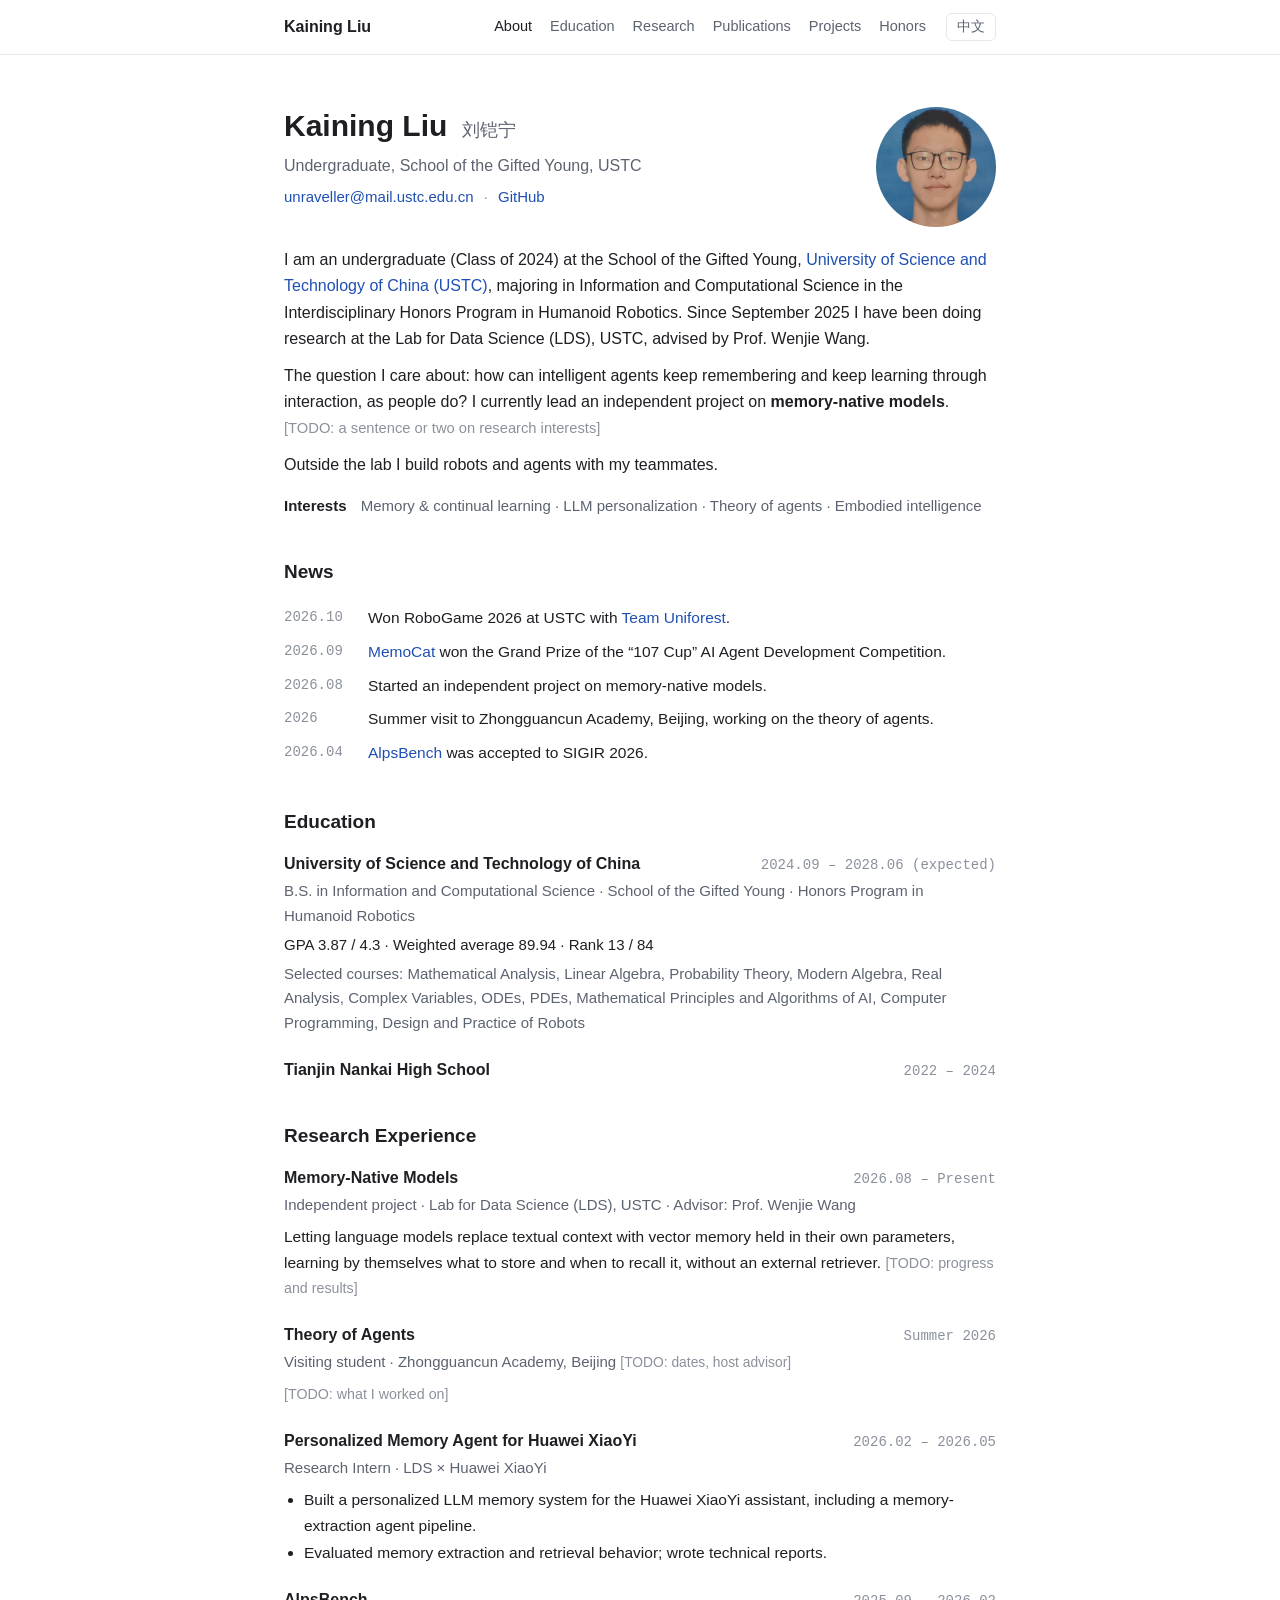
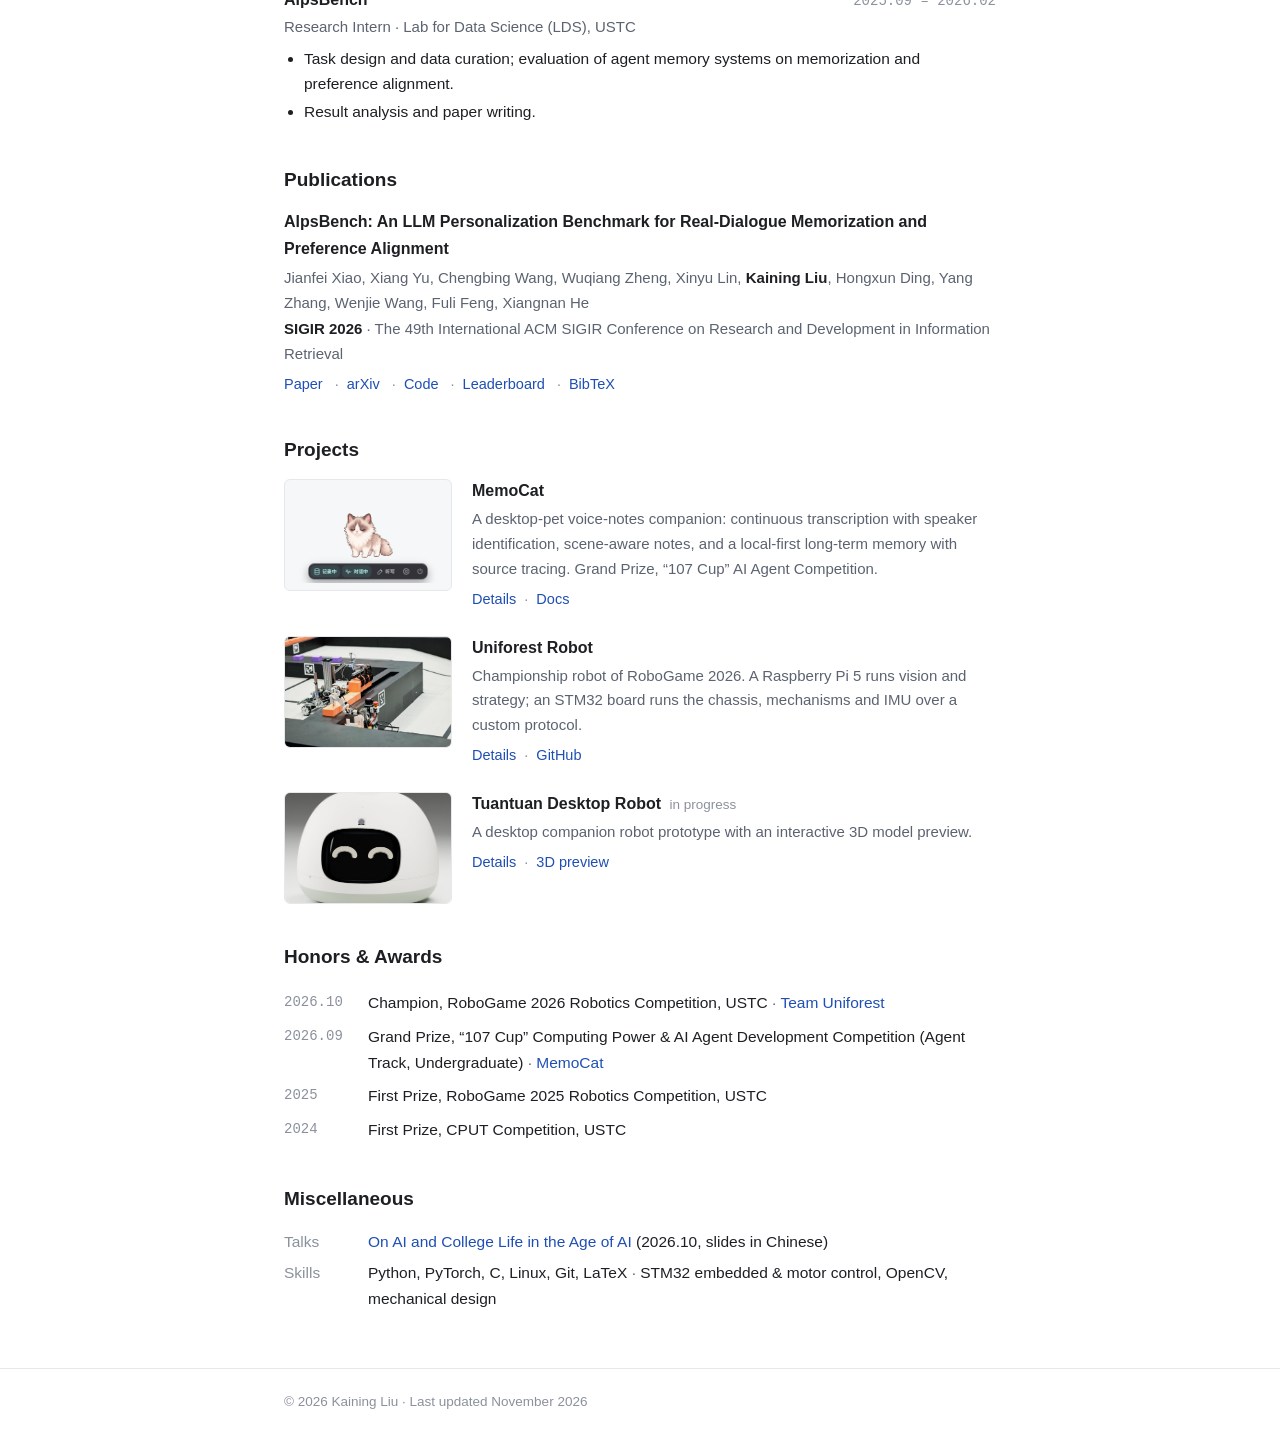
==== commit b3aab690: "Restyle homepage: simple single-column layout, add GPA, advisor, new research Co-Authored-By: Claude" ====
--- a/index.html
+++ b/index.html
@@ -1,13 +1,13 @@
 <!DOCTYPE html>
-<html lang="zh-CN" data-title-zh="刘铠宁 Kaining Liu · 个人主页" data-title-en="Kaining Liu (刘铠宁) · Homepage">
+<html lang="zh-CN" data-title-zh="刘铠宁 Kaining Liu" data-title-en="Kaining Liu (刘铠宁)">
 <head>
 <meta charset="utf-8">
 <meta name="viewport" content="width=device-width, initial-scale=1">
-<title>刘铠宁 Kaining Liu · 个人主页</title>
+<title>刘铠宁 Kaining Liu</title>
 <meta name="description" content="刘铠宁（Kaining Liu），中国科学技术大学少年班学院信息与计算科学专业本科生，研究大模型记忆与持续学习、记忆原生模型与具身智能。Kaining Liu is an undergraduate at USTC working on memory-native models, LLM personalization and embodied intelligence.">
 <meta name="author" content="Kaining Liu">
 <meta name="keywords" content="Kaining Liu, 刘铠宁, USTC, 中国科学技术大学, 少年班学院, memory-native models, 记忆原生模型, LLM memory, personalization, AlpsBench, SIGIR 2026, embodied intelligence, RoboGame">
-<meta name="theme-color" content="#1f4fb4">
+<meta name="theme-color" content="#ffffff">
 <link rel="canonical" href="https://kainingliu.com/">
 <link rel="alternate" hreflang="zh-CN" href="https://kainingliu.com/?lang=zh">
 <link rel="alternate" hreflang="en" href="https://kainingliu.com/?lang=en">
@@ -50,25 +50,23 @@
 </script>
 <link rel="stylesheet" href="assets/css/site.css">
 </head>
-<body>
+<body class="home">
 <a class="skip" href="#main"><span lang="zh-CN">跳到正文</span><span lang="en">Skip to content</span></a>
 
 <header class="nav">
   <nav class="wrap nav-inner" aria-label="Main">
     <a class="brand" href="#about"><span lang="zh-CN">刘铠宁</span><span lang="en">Kaining Liu</span></a>
     <ul class="nav-links" data-spy>
-      <li><a href="#about"><span lang="zh-CN">关于</span><span lang="en">About</span></a></li>
-      <li><a href="#news"><span lang="zh-CN">动态</span><span lang="en">News</span></a></li>
+      <li><a href="#about"><span lang="zh-CN">简介</span><span lang="en">About</span></a></li>
+      <li><a href="#education"><span lang="zh-CN">教育</span><span lang="en">Education</span></a></li>
+      <li><a href="#research"><span lang="zh-CN">科研</span><span lang="en">Research</span></a></li>
       <li><a href="#publications"><span lang="zh-CN">论文</span><span lang="en">Publications</span></a></li>
-      <li><a href="#research"><span lang="zh-CN">科研</span><span lang="en">Research</span></a></li>
       <li><a href="#projects"><span lang="zh-CN">项目</span><span lang="en">Projects</span></a></li>
       <li><a href="#honors"><span lang="zh-CN">荣誉</span><span lang="en">Honors</span></a></li>
-      <li><a href="#education"><span lang="zh-CN">教育</span><span lang="en">Education</span></a></li>
-      <li><a href="#contact"><span lang="zh-CN">联系</span><span lang="en">Contact</span></a></li>
     </ul>
     <button class="lang-btn" id="lang-toggle" type="button" title="中文 / English">
-      <span lang="zh-CN">中<span class="sep">/</span><span class="faint">EN</span></span>
-      <span lang="en"><span class="faint">中</span><span class="sep">/</span>EN</span>
+      <span lang="zh-CN">EN</span>
+      <span lang="en">中文</span>
     </button>
   </nav>
 </header>
@@ -76,153 +74,155 @@
 <main id="main" class="wrap">
 
   <!-- ===================== About ===================== -->
-  <section id="about" class="hero">
-    <div class="hero-grid">
-      <img class="avatar" src="assets/img/avatar.jpg" width="168" height="168" alt="刘铠宁 Kaining Liu">
-      <div>
-        <h1 lang="zh-CN">刘铠宁<small>Kaining Liu</small></h1>
-        <h1 lang="en">Kaining Liu<small>刘铠宁</small></h1>
-        <p class="tagline" lang="zh-CN">中国科学技术大学 少年班学院 · 信息与计算科学 · 本科生</p>
-        <p class="tagline" lang="en">Undergraduate in Information &amp; Computational Science · School of the Gifted Young, USTC</p>
-
-        <div class="bio" lang="zh-CN">
-          <p>我是<a href="https://www.ustc.edu.cn/" target="_blank" rel="noopener">中国科学技术大学</a>少年班学院 2024 级本科生，主修信息与计算科学，并就读于人形机器人交叉学科英才班。</p>
-          <p>自 2025 年 9 月起，我在中国科大数据科学实验室（LDS）从事科研工作，参与了大模型个性化记忆基准 <a href="#publications">AlpsBench</a>（SIGIR 2026）与华为小艺个性化记忆智能体项目，目前独立负责<b>记忆原生模型</b>方向的课题。我关心的问题是：如何让智能体像人一样，在交互中持续记忆、持续学习。</p>
-          <p>课余我和队友一起做机器人和智能体：<a href="projects/uniforest/">Uniforest 队</a>获得 RoboGame 2026 冠军，智能语音纪要设备 <a href="projects/memocat/">MemoCat 记忆猫</a>获得“一〇七杯”算力与智能体开发大赛特等奖。</p>
-        </div>
-        <div class="bio" lang="en">
-          <p>I am an undergraduate (Class of 2024) at the School of the Gifted Young, <a href="https://en.ustc.edu.cn/" target="_blank" rel="noopener">University of Science and Technology of China (USTC)</a>, majoring in Information and Computational Science and enrolled in the Interdisciplinary Honors Program in Humanoid Robotics.</p>
-          <p>Since September 2025 I have been doing research at the Lab for Data Science (LDS), USTC. I contributed to <a href="#publications">AlpsBench</a> (SIGIR 2026), a benchmark for LLM personalization and memory, and to a personalized memory agent for Huawei XiaoYi. I now lead an independent project on <b>memory-native models</b>. The question I care about: how can intelligent agents keep remembering and keep learning through interaction, as people do?</p>
-          <p>Outside the lab I build robots and agents with my teammates: <a href="projects/uniforest/">Team Uniforest</a> won RoboGame 2026, and our voice-notes device <a href="projects/memocat/">MemoCat</a> won the Grand Prize of the “107 Cup” Computing Power &amp; AI Agent Development Competition.</p>
-        </div>
-
-        <div class="actions">
-          <a class="btn primary" href="mailto:unraveller@mail.ustc.edu.cn">
-            <svg viewBox="0 0 16 16" aria-hidden="true"><path d="M1.75 2.5h12.5c.97 0 1.75.78 1.75 1.75v7.5c0 .97-.78 1.75-1.75 1.75H1.75C.78 13.5 0 12.72 0 11.75v-7.5C0 3.28.78 2.5 1.75 2.5Zm-.25 2.06v7.19c0 .14.11.25.25.25h12.5c.14 0 .25-.11.25-.25V4.56L8.43 8.4a.75.75 0 0 1-.86 0L1.5 4.56ZM13.9 4H2.1L8 7.83 13.9 4Z"/></svg>
-            unraveller@mail.ustc.edu.cn
-          </a>
-          <a class="btn" href="https://github.com/KainingLiu" target="_blank" rel="noopener">
-            <svg viewBox="0 0 16 16" aria-hidden="true"><path d="M8 0C3.58 0 0 3.58 0 8c0 3.54 2.29 6.53 5.47 7.59.4.07.55-.17.55-.38 0-.19-.01-.82-.01-1.49-2.01.37-2.53-.49-2.69-.94-.09-.23-.48-.94-.82-1.13-.28-.15-.68-.52-.01-.53.63-.01 1.08.58 1.23.82.72 1.21 1.87.87 2.33.66.07-.52.28-.87.51-1.07-1.78-.2-3.64-.89-3.64-3.95 0-.87.31-1.59.82-2.15-.08-.2-.36-1.02.08-2.12 0 0 .67-.21 2.2.82.64-.18 1.32-.27 2-.27.68 0 1.36.09 2 .27 1.53-1.04 2.2-.82 2.2-.82.44 1.1.16 1.92.08 2.12.51.56.82 1.27.82 2.15 0 3.07-1.87 3.75-3.65 3.95.29.25.54.73.54 1.48 0 1.07-.01 1.93-.01 2.2 0 .21.15.46.55.38A8.013 8.013 0 0 0 16 8c0-4.42-3.58-8-8-8Z"/></svg>
-            GitHub
-          </a>
-        </div>
-
-        <div class="highlights">
-          <a class="hl" href="#publications"><i></i><span lang="zh-CN">SIGIR 2026 论文</span><span lang="en">SIGIR 2026 paper</span></a>
-          <a class="hl gold" href="#honors"><i></i><span lang="zh-CN">RoboGame 2026 冠军</span><span lang="en">RoboGame 2026 Champion</span></a>
-          <a class="hl gold" href="#honors"><i></i><span lang="zh-CN">“一〇七杯”智能体大赛特等奖</span><span lang="en">“107 Cup” Agent Contest Grand Prize</span></a>
-          <a class="hl green" href="#research"><i></i><span lang="zh-CN">进行中：记忆原生模型</span><span lang="en">Now: memory-native models</span></a>
-        </div>
-      </div>
-    </div>
-
-    <div class="interests" aria-label="Research interests">
-      <div class="interest">
-        <div class="num">01</div>
-        <h3><span lang="zh-CN">记忆与持续学习</span><span lang="en">Memory &amp; Continual Learning</span></h3>
-        <p lang="zh-CN">记忆原生模型、大模型个性化与长期记忆，让智能体在交互中持续成长，而不是一次训练、永久冻结。</p>
-        <p lang="en">Memory-native models, LLM personalization and long-term memory: agents that keep growing through interaction instead of being trained once and frozen.</p>
-      </div>
-      <div class="interest">
-        <div class="num">02</div>
-        <h3><span lang="zh-CN">智能系统的数学基础</span><span lang="en">Mathematical Foundations</span></h3>
-        <p lang="zh-CN">从数学与统计的视角理解智能系统，关注可解释性、可靠性与泛化。</p>
-        <p lang="en">Understanding intelligent systems through mathematics and statistics, with a focus on interpretability, reliability and generalization.</p>
-      </div>
-      <div class="interest">
-        <div class="num">03</div>
-        <h3><span lang="zh-CN">具身智能</span><span lang="en">Embodied Intelligence</span></h3>
-        <p lang="zh-CN">物理 AI 与世界模型，以及让智能真正走进物理世界的机器人系统。</p>
-        <p lang="en">Physical AI, world models, and robotic systems that bring intelligence into the real, physical world.</p>
-      </div>
-    </div>
+  <section id="about" class="intro">
+    <div class="intro-text">
+      <h1 lang="zh-CN">刘铠宁 <small>Kaining Liu</small></h1>
+      <h1 lang="en">Kaining Liu <small>刘铠宁</small></h1>
+      <p class="tagline" lang="zh-CN">中国科学技术大学 少年班学院 · 信息与计算科学 本科生</p>
+      <p class="tagline" lang="en">Undergraduate, School of the Gifted Young, USTC</p>
+      <p class="contact">
+        <a href="mailto:unraveller@mail.ustc.edu.cn">unraveller@mail.ustc.edu.cn</a>
+        <span class="dot">·</span>
+        <a href="https://github.com/KainingLiu" target="_blank" rel="noopener">GitHub</a>
+      </p>
+    </div>
+    <img class="avatar" src="assets/img/avatar.jpg" width="120" height="120" alt="刘铠宁 Kaining Liu">
+
+    <div class="bio" lang="zh-CN">
+      <p>我是<a href="https://www.ustc.edu.cn/" target="_blank" rel="noopener">中国科学技术大学</a>少年班学院 2024 级本科生，主修信息与计算科学，就读于人形机器人交叉学科英才班。自 2025 年 9 月起在中国科大数据科学实验室（LDS）从事科研，导师为王文杰教授。</p>
+      <p>我关心的问题是：如何让智能体像人一样，在交互中持续记忆、持续学习。目前独立负责<b>记忆原生模型</b>方向的课题。<span class="todo">〔待补充：一两句话介绍研究兴趣〕</span></p>
+      <p>课余和队友一起做机器人与智能体。</p>
+    </div>
+    <div class="bio" lang="en">
+      <p>I am an undergraduate (Class of 2024) at the School of the Gifted Young, <a href="https://en.ustc.edu.cn/" target="_blank" rel="noopener">University of Science and Technology of China (USTC)</a>, majoring in Information and Computational Science in the Interdisciplinary Honors Program in Humanoid Robotics. Since September 2025 I have been doing research at the Lab for Data Science (LDS), USTC, advised by Prof. Wenjie Wang.</p>
+      <p>The question I care about: how can intelligent agents keep remembering and keep learning through interaction, as people do? I currently lead an independent project on <b>memory-native models</b>. <span class="todo">[TODO: a sentence or two on research interests]</span></p>
+      <p>Outside the lab I build robots and agents with my teammates.</p>
+    </div>
+
+    <p class="interests">
+      <span class="label"><span lang="zh-CN">研究兴趣</span><span lang="en">Interests</span></span>
+      <span lang="zh-CN">记忆与持续学习 · 大模型个性化 · 智能体理论 · 具身智能</span>
+      <span lang="en">Memory &amp; continual learning · LLM personalization · Theory of agents · Embodied intelligence</span>
+    </p>
   </section>
 
   <!-- ===================== News ===================== -->
   <section id="news">
-    <h2><span lang="zh-CN">最新动态</span><span lang="en">News</span></h2>
-    <ul class="news">
-      <li>
-        <time datetime="2026-10">2026.10</time>
-        <span class="tag award"><span lang="zh-CN">获奖</span><span lang="en">Award</span></span>
-        <span lang="zh-CN">与 <a href="projects/uniforest/">Uniforest 队</a>队友获得中国科大 <b>RoboGame 2026 机器人比赛冠军</b>！</span>
-        <span lang="en">Won the <b>Championship of RoboGame 2026</b> at USTC with my teammates of <a href="projects/uniforest/">Team Uniforest</a>!</span>
-      </li>
-      <li>
-        <time datetime="2026-10">2026.10</time>
-        <span class="tag talk"><span lang="zh-CN">报告</span><span lang="en">Talk</span></span>
-        <span lang="zh-CN">分享报告<a href="ai-talk/">《对 AI 与 AI 时代大学生活的看法》</a>，幻灯片已上线。</span>
-        <span lang="en">Gave a talk (in Chinese) on <a href="ai-talk/">AI and college life in the age of AI</a>; the slides are online.</span>
-      </li>
-      <li>
-        <time datetime="2026-09">2026.09</time>
-        <span class="tag award"><span lang="zh-CN">获奖</span><span lang="en">Award</span></span>
-        <span lang="zh-CN"><a href="projects/memocat/">MemoCat 记忆猫</a>获得<b>“一〇七杯”算力与智能体开发大赛智能体赛道本科生组特等奖</b>。</span>
-        <span lang="en"><a href="projects/memocat/">MemoCat</a> won the <b>Grand Prize</b> (Undergraduate Group, Agent Track) of the “107 Cup” Computing Power &amp; AI Agent Development Competition.</span>
-      </li>
-      <li>
-        <time datetime="2026-04">2026.04</time>
-        <span class="tag"><span lang="zh-CN">论文</span><span lang="en">Paper</span></span>
-        <span lang="zh-CN"><a href="#publications">AlpsBench</a> 被 <b>SIGIR 2026</b> 接收！</span>
-        <span lang="en"><a href="#publications">AlpsBench</a> was accepted to <b>SIGIR 2026</b>!</span>
-      </li>
-      <li>
-        <time datetime="2026-03">2026.03</time>
-        <span class="tag"><span lang="zh-CN">论文</span><span lang="en">Paper</span></span>
-        <span lang="zh-CN">AlpsBench 预印本发布于 <a href="https://arxiv.org/abs/2603.26680" target="_blank" rel="noopener">arXiv</a>。</span>
-        <span lang="en">The AlpsBench preprint is out on <a href="https://arxiv.org/abs/2603.26680" target="_blank" rel="noopener">arXiv</a>.</span>
-      </li>
-      <li>
-        <time datetime="2026-02">2026.02</time>
-        <span class="tag research"><span lang="zh-CN">科研</span><span lang="en">Research</span></span>
-        <span lang="zh-CN">开始参与华为小艺个性化记忆智能体项目。</span>
-        <span lang="en">Started working on a personalized memory agent for Huawei XiaoYi.</span>
-      </li>
-      <li>
-        <time datetime="2025-09">2025.09</time>
-        <span class="tag research"><span lang="zh-CN">科研</span><span lang="en">Research</span></span>
-        <span lang="zh-CN">加入中国科大数据科学实验室（LDS），开始科研工作。</span>
-        <span lang="en">Joined the Lab for Data Science (LDS) at USTC.</span>
-      </li>
+    <h2><span lang="zh-CN">动态</span><span lang="en">News</span></h2>
+    <ul class="dated">
+      <li><time datetime="2026-10">2026.10</time>
+        <span lang="zh-CN">与 <a href="projects/uniforest/">Uniforest 队</a>获得中国科大 RoboGame 2026 机器人比赛冠军。</span>
+        <span lang="en">Won RoboGame 2026 at USTC with <a href="projects/uniforest/">Team Uniforest</a>.</span></li>
+      <li><time datetime="2026-09">2026.09</time>
+        <span lang="zh-CN"><a href="projects/memocat/">MemoCat 记忆猫</a>获“一〇七杯”算力与智能体开发大赛特等奖。</span>
+        <span lang="en"><a href="projects/memocat/">MemoCat</a> won the Grand Prize of the “107 Cup” AI Agent Development Competition.</span></li>
+      <li><time datetime="2026-08">2026.08</time>
+        <span lang="zh-CN">开始记忆原生模型方向的独立课题。</span>
+        <span lang="en">Started an independent project on memory-native models.</span></li>
+      <li><time datetime="2026-07">2026</time>
+        <span lang="zh-CN">暑期赴北京中关村学院访学，研究智能体理论。</span>
+        <span lang="en">Summer visit to Zhongguancun Academy, Beijing, working on the theory of agents.</span></li>
+      <li><time datetime="2026-04">2026.04</time>
+        <span lang="zh-CN"><a href="#publications">AlpsBench</a> 被 SIGIR 2026 接收。</span>
+        <span lang="en"><a href="#publications">AlpsBench</a> was accepted to SIGIR 2026.</span></li>
     </ul>
+  </section>
+
+  <!-- ===================== Education ===================== -->
+  <section id="education">
+    <h2><span lang="zh-CN">教育经历</span><span lang="en">Education</span></h2>
+    <div class="entry">
+      <div class="row">
+        <h3><span lang="zh-CN">中国科学技术大学</span><span lang="en">University of Science and Technology of China</span></h3>
+        <span class="date"><span lang="zh-CN">2024.09 – 2028.06（预计）</span><span lang="en">2024.09 – 2028.06 (expected)</span></span>
+      </div>
+      <p class="org" lang="zh-CN">理学学士 · 信息与计算科学 · 少年班学院 · 人形机器人交叉学科英才班</p>
+      <p class="org" lang="en">B.S. in Information and Computational Science · School of the Gifted Young · Honors Program in Humanoid Robotics</p>
+      <p class="meta" lang="zh-CN">GPA 3.87 / 4.3 · 加权平均分 89.94 · 专业排名 13 / 84</p>
+      <p class="meta" lang="en">GPA 3.87 / 4.3 · Weighted average 89.94 · Rank 13 / 84</p>
+      <p class="meta muted" lang="zh-CN">主要课程：数学分析、线性代数、概率论、近世代数、实变函数、复变函数、常微分方程、偏微分方程、人工智能的数学原理与算法、计算机程序设计、机器人设计与实践</p>
+      <p class="meta muted" lang="en">Selected courses: Mathematical Analysis, Linear Algebra, Probability Theory, Modern Algebra, Real Analysis, Complex Variables, ODEs, PDEs, Mathematical Principles and Algorithms of AI, Computer Programming, Design and Practice of Robots</p>
+    </div>
+    <div class="entry">
+      <div class="row">
+        <h3><span lang="zh-CN">天津市南开中学</span><span lang="en">Tianjin Nankai High School</span></h3>
+        <span class="date">2022 – 2024</span>
+      </div>
+    </div>
+  </section>
+
+  <!-- ===================== Research experience ===================== -->
+  <section id="research">
+    <h2><span lang="zh-CN">科研经历</span><span lang="en">Research Experience</span></h2>
+
+    <div class="entry">
+      <div class="row">
+        <h3><span lang="zh-CN">记忆原生模型</span><span lang="en">Memory-Native Models</span></h3>
+        <span class="date"><span lang="zh-CN">2026.08 – 至今</span><span lang="en">2026.08 – Present</span></span>
+      </div>
+      <p class="org"><span lang="zh-CN">独立负责课题 · 中国科大数据科学实验室（LDS）· 导师：王文杰</span><span lang="en">Independent project · Lab for Data Science (LDS), USTC · Advisor: Prof. Wenjie Wang</span></p>
+      <p class="desc" lang="zh-CN">让语言模型以参数内的向量记忆替代文本上下文：由模型自己学会存什么、何时取，不依赖外部检索器。<span class="todo">〔待补充：进展与成果〕</span></p>
+      <p class="desc" lang="en">Letting language models replace textual context with vector memory held in their own parameters, learning by themselves what to store and when to recall it, without an external retriever. <span class="todo">[TODO: progress and results]</span></p>
+    </div>
+
+    <div class="entry">
+      <div class="row">
+        <h3><span lang="zh-CN">智能体理论</span><span lang="en">Theory of Agents</span></h3>
+        <span class="date"><span lang="zh-CN">2026 暑期</span><span lang="en">Summer 2026</span></span>
+      </div>
+      <p class="org"><span lang="zh-CN">访问学生 · 北京中关村学院</span><span lang="en">Visiting student · Zhongguancun Academy, Beijing</span> <span class="todo"><span lang="zh-CN">〔待补充：起止日期、合作老师〕</span><span lang="en">[TODO: dates, host advisor]</span></span></p>
+      <p class="desc"><span class="todo"><span lang="zh-CN">〔待补充：研究内容〕</span><span lang="en">[TODO: what I worked on]</span></span></p>
+    </div>
+
+    <div class="entry">
+      <div class="row">
+        <h3><span lang="zh-CN">华为小艺个性化记忆智能体</span><span lang="en">Personalized Memory Agent for Huawei XiaoYi</span></h3>
+        <span class="date">2026.02 – 2026.05</span>
+      </div>
+      <p class="org"><span lang="zh-CN">科研实习生 · LDS × 华为小艺</span><span lang="en">Research Intern · LDS × Huawei XiaoYi</span></p>
+      <ul class="bullets" lang="zh-CN">
+        <li>为华为小艺 AI 助手开发个性化大模型记忆系统，设计并实现记忆抽取智能体流水线；</li>
+        <li>对记忆抽取与检索行为进行实验评估与分析，撰写技术报告。</li>
+      </ul>
+      <ul class="bullets" lang="en">
+        <li>Built a personalized LLM memory system for the Huawei XiaoYi assistant, including a memory-extraction agent pipeline.</li>
+        <li>Evaluated memory extraction and retrieval behavior; wrote technical reports.</li>
+      </ul>
+    </div>
+
+    <div class="entry">
+      <div class="row">
+        <h3>AlpsBench</h3>
+        <span class="date">2025.09 – 2026.02</span>
+      </div>
+      <p class="org"><span lang="zh-CN">科研实习生 · 中国科大数据科学实验室（LDS）</span><span lang="en">Research Intern · Lab for Data Science (LDS), USTC</span></p>
+      <ul class="bullets" lang="zh-CN">
+        <li>参与基准的任务设计与数据整理，以及记忆智能体在记忆与偏好对齐任务上的评测；</li>
+        <li>结果分析与论文写作。</li>
+      </ul>
+      <ul class="bullets" lang="en">
+        <li>Task design and data curation; evaluation of agent memory systems on memorization and preference alignment.</li>
+        <li>Result analysis and paper writing.</li>
+      </ul>
+    </div>
   </section>
 
   <!-- ===================== Publications ===================== -->
   <section id="publications">
-    <h2><span lang="zh-CN">论文发表</span><span lang="en">Publications</span></h2>
-    <article class="pub">
-      <svg class="teaser" viewBox="0 0 240 156" role="img" aria-label="AlpsBench: memory extraction, updating, retrieval and utilization">
-        <rect class="t-bg" width="240" height="156" rx="10"/>
-        <text class="t-title" x="120" y="27" text-anchor="middle">AlpsBench</text>
-        <text class="t-sub" x="120" y="43" text-anchor="middle">2,500 real dialogues · human-verified memory</text>
-        <rect class="t-box" x="16" y="56" width="96" height="36" rx="8"/>
-        <rect class="t-box" x="128" y="56" width="96" height="36" rx="8"/>
-        <rect class="t-box" x="16" y="106" width="96" height="36" rx="8"/>
-        <rect class="t-box" x="128" y="106" width="96" height="36" rx="8"/>
-        <text class="t-num" x="26" y="71">01</text><text class="t-lbl" x="26" y="85">Extraction</text>
-        <text class="t-num" x="138" y="71">02</text><text class="t-lbl" x="138" y="85">Updating</text>
-        <text class="t-num" x="26" y="121">03</text><text class="t-lbl" x="26" y="135">Retrieval</text>
-        <text class="t-num" x="138" y="121">04</text><text class="t-lbl" x="138" y="135">Utilization</text>
-        <path class="t-arrow" d="M113 74h12m-4-3 4 3-4 3"/>
-        <path class="t-arrow" d="M176 93v10m-3-4 3 4 3-4"/>
-        <path class="t-arrow" d="M127 124h-12m4-3-4 3 4 3"/>
-      </svg>
-      <div>
-        <span class="venue-badge">SIGIR 2026</span>
-        <h3><a href="https://doi.org/10.1145/3805712.3808634" target="_blank" rel="noopener">AlpsBench: An LLM Personalization Benchmark for Real-Dialogue Memorization and Preference Alignment</a></h3>
-        <p class="authors">Jianfei Xiao, Xiang Yu, Chengbing Wang, Wuqiang Zheng, Xinyu Lin, <b>Kaining Liu</b>, Hongxun Ding, Yang Zhang, Wenjie Wang, Fuli Feng, Xiangnan He</p>
-        <p class="venue">Proceedings of the 49th International ACM SIGIR Conference on Research and Development in Information Retrieval (SIGIR 2026), Melbourne, Australia</p>
-        <p class="pub-desc" lang="zh-CN">基于 WildChat 真实对话构建了 2,500 条长期对话序列及人工核验的结构化记忆，覆盖记忆抽取、更新、检索与利用四项任务，系统评测大模型与记忆智能体的个性化能力。</p>
-        <p class="pub-desc" lang="en">A benchmark of 2,500 long-term real-dialogue sequences from WildChat with human-verified structured memories, evaluating LLMs and memory agents on four tasks: memory extraction, updating, retrieval and utilization.</p>
-        <div class="links">
-          <a class="chip" href="https://doi.org/10.1145/3805712.3808634" target="_blank" rel="noopener"><span lang="zh-CN">论文</span><span lang="en">Paper</span></a>
-          <a class="chip" href="https://arxiv.org/abs/2603.26680" target="_blank" rel="noopener">arXiv</a>
-          <a class="chip" href="https://github.com/jianfeix/Alps_Bench" target="_blank" rel="noopener"><span lang="zh-CN">代码</span><span lang="en">Code</span></a>
-          <a class="chip" href="https://jianfeix.github.io/Alps_Bench/" target="_blank" rel="noopener"><span lang="zh-CN">排行榜</span><span lang="en">Leaderboard</span></a>
-          <button class="chip" type="button" data-bib="bib-alpsbench" aria-expanded="false" aria-controls="bib-alpsbench">BibTeX</button>
-        </div>
-        <div class="bib" id="bib-alpsbench" hidden>
-          <button class="chip copy" type="button"><span lang="zh-CN">复制</span><span lang="en">Copy</span></button>
+    <h2><span lang="zh-CN">论文</span><span lang="en">Publications</span></h2>
+    <div class="entry pub">
+      <p class="pub-title"><a href="https://doi.org/10.1145/3805712.3808634" target="_blank" rel="noopener">AlpsBench: An LLM Personalization Benchmark for Real-Dialogue Memorization and Preference Alignment</a></p>
+      <p class="authors">Jianfei Xiao, Xiang Yu, Chengbing Wang, Wuqiang Zheng, Xinyu Lin, <b>Kaining Liu</b>, Hongxun Ding, Yang Zhang, Wenjie Wang, Fuli Feng, Xiangnan He</p>
+      <p class="venue"><b>SIGIR 2026</b> · The 49th International ACM SIGIR Conference on Research and Development in Information Retrieval</p>
+      <p class="links">
+        <a href="https://doi.org/10.1145/3805712.3808634" target="_blank" rel="noopener"><span lang="zh-CN">论文</span><span lang="en">Paper</span></a>
+        <a href="https://arxiv.org/abs/2603.26680" target="_blank" rel="noopener">arXiv</a>
+        <a href="https://github.com/jianfeix/Alps_Bench" target="_blank" rel="noopener"><span lang="zh-CN">代码</span><span lang="en">Code</span></a>
+        <a href="https://jianfeix.github.io/Alps_Bench/" target="_blank" rel="noopener"><span lang="zh-CN">排行榜</span><span lang="en">Leaderboard</span></a>
+        <button type="button" data-bib="bib-alpsbench" aria-expanded="false" aria-controls="bib-alpsbench">BibTeX</button>
+      </p>
+      <div class="bib" id="bib-alpsbench" hidden>
+        <button class="copy" type="button"><span lang="zh-CN">复制</span><span lang="en">Copy</span></button>
 <pre>@inproceedings{xiao2026alpsbench,
   title     = {AlpsBench: An LLM Personalization Benchmark for
                Real-Dialogue Memorization and Preference Alignment},
@@ -235,265 +235,82 @@
   year      = {2026},
   doi       = {10.1145/3805712.3808634}
 }</pre>
-        </div>
-      </div>
-    </article>
-  </section>
-
-  <!-- ===================== Research experience ===================== -->
-  <section id="research">
-    <h2><span lang="zh-CN">科研经历</span><span lang="en">Research Experience</span></h2>
-    <ol class="timeline">
-      <li class="now">
-        <div class="row">
-          <h3><span lang="zh-CN">记忆原生模型</span><span lang="en">Memory-Native Models</span></h3>
-          <span class="date"><span lang="zh-CN">2026 – 至今</span><span lang="en">2026 – Present</span></span>
-        </div>
-        <p class="org"><span class="role"><span lang="zh-CN">独立负责课题</span><span lang="en">Independent project (lead)</span></span> · <span lang="zh-CN">中国科大数据科学实验室（LDS）</span><span lang="en">Lab for Data Science (LDS), USTC</span></p>
-        <p class="desc" lang="zh-CN">探索让语言模型原生具备长期记忆与持续学习能力的方法。（进行中）</p>
-        <p class="desc" lang="en">Exploring how long-term memory and continual learning can become native capabilities of language models. (Ongoing)</p>
-      </li>
-      <li>
-        <div class="row">
-          <h3><span lang="zh-CN">华为小艺个性化记忆智能体</span><span lang="en">Personalized Memory Agent for Huawei XiaoYi</span></h3>
-          <span class="date">2026.02 – 2026.05</span>
-        </div>
-        <p class="org"><span class="role"><span lang="zh-CN">科研实习生</span><span lang="en">Research Intern</span></span> · <span lang="zh-CN">LDS · 华为小艺 AI 助手项目</span><span lang="en">LDS · Huawei XiaoYi AI Assistant</span></p>
-        <ul class="bullets" lang="zh-CN">
-          <li>参与为华为小艺 AI 助手开发个性化大模型记忆系统；</li>
-          <li>设计并实现记忆抽取智能体流水线；</li>
-          <li>对记忆抽取与检索行为进行实验评估与分析；</li>
-          <li>撰写技术报告与实验文档。</li>
-        </ul>
-        <ul class="bullets" lang="en">
-          <li>Helped develop a personalized LLM memory system for the Huawei XiaoYi AI assistant.</li>
-          <li>Designed and implemented a memory extraction agent pipeline.</li>
-          <li>Evaluated and analyzed memory extraction and retrieval behavior.</li>
-          <li>Wrote technical reports and experiment documentation.</li>
-        </ul>
-      </li>
-      <li>
-        <div class="row">
-          <h3>AlpsBench <span class="faint" style="font-weight:500">· SIGIR 2026</span></h3>
-          <span class="date">2025.09 – 2026.02</span>
-        </div>
-        <p class="org"><span class="role"><span lang="zh-CN">科研实习生</span><span lang="en">Research Intern</span></span> · <span lang="zh-CN">中国科大数据科学实验室（LDS）</span><span lang="en">Lab for Data Science (LDS), USTC</span></p>
-        <ul class="bullets" lang="zh-CN">
-          <li>参与基准的任务设计与数据整理；</li>
-          <li>参与记忆智能体在记忆与偏好对齐任务上的实验设计与评测；</li>
-          <li>进行结果分析，并参与论文写作。</li>
-        </ul>
-        <ul class="bullets" lang="en">
-          <li>Contributed to task design and data curation.</li>
-          <li>Designed and ran evaluations of agent memory systems on memorization and preference-alignment tasks.</li>
-          <li>Analyzed results and contributed to writing the paper.</li>
-        </ul>
-      </li>
-    </ol>
+      </div>
+    </div>
   </section>
 
   <!-- ===================== Projects ===================== -->
   <section id="projects">
-    <h2><span lang="zh-CN">项目与作品</span><span lang="en">Projects</span></h2>
-    <div class="projects">
-
-      <article class="card">
-        <a class="media contain" href="projects/memocat/" tabindex="-1" aria-hidden="true">
-          <img src="assets/img/memocat.png" width="720" height="408" loading="lazy" alt="">
-          <span class="ribbon"><span lang="zh-CN">“一〇七杯”特等奖</span><span lang="en">107 Cup Grand Prize</span></span>
-        </a>
-        <div class="body">
-          <h3><a href="projects/memocat/"><span lang="zh-CN">MemoCat 记忆猫</span><span lang="en">MemoCat</span></a><span class="faint" lang="zh-CN">智能语音纪要设备</span><span class="faint" lang="en">voice-notes companion</span></h3>
-          <p lang="zh-CN">懂课堂、懂组会，也懂你。以桌面宠物的形态常驻，持续语音转写并识别说话人，自动判断场景、通过可定制插件整理纪要；本地优先的长期记忆可追溯来源，并提供实时语音对话智能体。团队正在筹备创业。</p>
-          <p lang="en">Understands your lectures, your group meetings, and you. Living on the desktop as a pet, it transcribes speech continuously with speaker identification, detects the scene and organizes notes through customizable plugins, keeps a local-first long-term memory with source tracing, and offers a real-time voice agent. The team is preparing to start a company.</p>
-          <div class="stack"><span>Rust</span><span>Tauri 2</span><span>React 19</span><span>LLM Agents</span></div>
-          <div class="links">
-            <a class="chip primary" href="projects/memocat/"><span lang="zh-CN">详细介绍</span><span lang="en">Read more</span> <span aria-hidden="true">→</span></a>
-            <a class="chip" href="https://github.com/KainingLiu/memocatdoc" target="_blank" rel="noopener"><span lang="zh-CN">项目文档</span><span lang="en">Docs</span></a>
-          </div>
-        </div>
-      </article>
-
-      <article class="card">
-        <a class="media" href="projects/uniforest/" tabindex="-1" aria-hidden="true">
-          <img src="assets/img/uniforest.jpg" width="960" height="640" loading="lazy" alt="">
-          <span class="ribbon"><span lang="zh-CN">RoboGame 2026 冠军</span><span lang="en">RoboGame 2026 Champion</span></span>
-        </a>
-        <div class="body">
-          <h3><a href="projects/uniforest/"><span lang="zh-CN">Uniforest 机器人</span><span lang="en">Uniforest Robot</span></a><span class="faint">RoboGame 2026</span></h3>
-          <p lang="zh-CN">Uniforest 队的冠军机器人。树莓派 5 上位机负责视觉识别（OpenCV / YOLO）、策略调度与底盘位置外环；RoboMaster A 板（STM32F427）下位机负责四轮速度环、机械动作与 IMU，二者通过自定义协议通信，并具备失联保护。</p>
-          <p lang="en">Team Uniforest's championship robot. A Raspberry Pi 5 host runs vision (OpenCV / YOLO), strategy and the chassis position loop; an STM32F427 RoboMaster A board runs the wheel-speed loops, mechanisms and IMU. The two talk over a custom protocol with link-loss protection.</p>
-          <div class="stack"><span>Raspberry Pi 5</span><span>STM32</span><span>OpenCV</span><span>YOLO</span></div>
-          <div class="links">
-            <a class="chip primary" href="projects/uniforest/"><span lang="zh-CN">详细介绍</span><span lang="en">Read more</span> <span aria-hidden="true">→</span></a>
-            <a class="chip" href="https://github.com/KainingLiu/uniforest" target="_blank" rel="noopener">GitHub</a>
-          </div>
-        </div>
-      </article>
-
-      <article class="card">
-        <a class="media" href="projects/tuantuan/" tabindex="-1" aria-hidden="true">
-          <img src="assets/img/tuantuan.jpg" width="720" height="660" loading="lazy" alt="">
-          <span class="ribbon wip"><span lang="zh-CN">开发中</span><span lang="en">In progress</span></span>
-        </a>
-        <div class="body">
-          <h3><a href="projects/tuantuan/"><span lang="zh-CN">团团 桌面机器人</span><span lang="en">Tuantuan Desktop Robot</span></a></h3>
-          <p lang="zh-CN">正在开发中的桌面陪伴机器人原型，可以在线查看可交互的三维模型预览。</p>
-          <p lang="en">A desktop companion robot prototype in development, with an interactive 3D model preview online.</p>
-          <div class="links">
-            <a class="chip primary" href="projects/tuantuan/"><span lang="zh-CN">详细介绍</span><span lang="en">Read more</span> <span aria-hidden="true">→</span></a>
-            <a class="chip" href="https://kainingliu.com/tuantuan-preview/" target="_blank" rel="noopener"><span lang="zh-CN">三维预览</span><span lang="en">3D preview</span></a>
-          </div>
-        </div>
-      </article>
-
-      <article class="card">
-        <div class="media illus" aria-hidden="true">
-          <svg viewBox="0 0 120 80">
-            <rect class="i-box" x="6" y="6" width="108" height="68" rx="8"/>
-            <path class="i-fill" d="M16 60 34 44l14 8 18-20 16 10 22-18v36H16Z"/>
-            <path class="i-line" d="M16 60 34 44l14 8 18-20 16 10 22-18"/>
-            <path class="i-line" d="M16 18h28M16 26h18"/>
-          </svg>
-        </div>
-        <div class="body">
-          <h3><span lang="zh-CN">AI 辅助患者画像工具</span><span lang="en">AI-Assisted Patient Profiling</span></h3>
-          <p lang="zh-CN">为一家口腔诊所构建的 AI 辅助分析系统，基于医患对话历史生成患者画像与治疗方案参考。</p>
-          <p lang="en">An AI-assisted analytics dashboard for a dental clinic that turns doctor–patient conversation history into patient insights and treatment profiles.</p>
-          <div class="stack"><span>LLM</span><span>Data Analytics</span></div>
-        </div>
-      </article>
-
-    </div>
+    <h2><span lang="zh-CN">项目</span><span lang="en">Projects</span></h2>
+
+    <article class="project">
+      <a class="thumb contain" href="projects/memocat/" tabindex="-1" aria-hidden="true"><img src="assets/img/memocat.png" width="720" height="408" loading="lazy" alt=""></a>
+      <div>
+        <h3><a href="projects/memocat/"><span lang="zh-CN">MemoCat 记忆猫</span><span lang="en">MemoCat</span></a></h3>
+        <p lang="zh-CN">桌面宠物形态的智能语音纪要设备：持续转写、区分说话人、按场景整理纪要，并保留可追溯来源的本地长期记忆。“一〇七杯”智能体大赛特等奖。</p>
+        <p lang="en">A desktop-pet voice-notes companion: continuous transcription with speaker identification, scene-aware notes, and a local-first long-term memory with source tracing. Grand Prize, “107 Cup” AI Agent Competition.</p>
+        <p class="links"><a href="projects/memocat/"><span lang="zh-CN">详情</span><span lang="en">Details</span></a><a href="https://github.com/KainingLiu/memocatdoc" target="_blank" rel="noopener"><span lang="zh-CN">文档</span><span lang="en">Docs</span></a></p>
+      </div>
+    </article>
+
+    <article class="project">
+      <a class="thumb" href="projects/uniforest/" tabindex="-1" aria-hidden="true"><img src="assets/img/uniforest.jpg" width="960" height="640" loading="lazy" alt=""></a>
+      <div>
+        <h3><a href="projects/uniforest/"><span lang="zh-CN">Uniforest 机器人</span><span lang="en">Uniforest Robot</span></a></h3>
+        <p lang="zh-CN">RoboGame 2026 冠军机器人。树莓派 5 负责视觉识别与策略调度，STM32 下位机负责底盘、机构与 IMU，两者经自定义协议通信。</p>
+        <p lang="en">Championship robot of RoboGame 2026. A Raspberry Pi 5 runs vision and strategy; an STM32 board runs the chassis, mechanisms and IMU over a custom protocol.</p>
+        <p class="links"><a href="projects/uniforest/"><span lang="zh-CN">详情</span><span lang="en">Details</span></a><a href="https://github.com/KainingLiu/uniforest" target="_blank" rel="noopener">GitHub</a></p>
+      </div>
+    </article>
+
+    <article class="project">
+      <a class="thumb" href="projects/tuantuan/" tabindex="-1" aria-hidden="true"><img src="assets/img/tuantuan.jpg" width="720" height="660" loading="lazy" alt=""></a>
+      <div>
+        <h3><a href="projects/tuantuan/"><span lang="zh-CN">团团 桌面机器人</span><span lang="en">Tuantuan Desktop Robot</span></a> <span class="faint"><span lang="zh-CN">开发中</span><span lang="en">in progress</span></span></h3>
+        <p lang="zh-CN">桌面陪伴机器人原型，提供可交互的三维模型预览。</p>
+        <p lang="en">A desktop companion robot prototype with an interactive 3D model preview.</p>
+        <p class="links"><a href="projects/tuantuan/"><span lang="zh-CN">详情</span><span lang="en">Details</span></a><a href="https://kainingliu.com/tuantuan-preview/" target="_blank" rel="noopener"><span lang="zh-CN">三维预览</span><span lang="en">3D preview</span></a></p>
+      </div>
+    </article>
   </section>
 
   <!-- ===================== Honors ===================== -->
   <section id="honors">
     <h2><span lang="zh-CN">荣誉奖项</span><span lang="en">Honors &amp; Awards</span></h2>
-    <ul class="honors">
-      <li>
-        <span class="date">2026.10</span>
-        <span class="what">
-          <span lang="zh-CN">RoboGame 2026 机器人比赛<span class="prize">冠军</span></span>
-          <span lang="en">RoboGame 2026 Robotics Competition, <span class="prize">Champion</span></span>
-          <span class="note" lang="zh-CN">中国科学技术大学 · <a href="projects/uniforest/">Uniforest 队</a>（刘铠宁、栾天煜、张文昊、尹浩莹、舒屹杨）</span>
-          <span class="note" lang="en">USTC · <a href="projects/uniforest/">Team Uniforest</a> (Kaining Liu, Tianyu Luan, Wenhao Zhang, Haoying Yin, Yiyang Shu)</span>
-        </span>
-      </li>
-      <li>
-        <span class="date">2026.09</span>
-        <span class="what">
-          <span lang="zh-CN">“一〇七杯”算力与智能体开发大赛 智能体赛道本科生组<span class="prize">特等奖</span></span>
-          <span lang="en">“107 Cup” Computing Power &amp; AI Agent Development Competition, Agent Track (Undergraduate), <span class="prize">Grand Prize</span></span>
-          <span class="note" lang="zh-CN">作品 <a href="projects/memocat/">MemoCat 记忆猫</a> · 时客队（靳朝辉、邹淑彤、栾天煜、刘铠宁）</span>
-          <span class="note" lang="en">Project <a href="projects/memocat/">MemoCat</a> · Team Shike (Zhaohui Jin, Shutong Zou, Tianyu Luan, Kaining Liu)</span>
-        </span>
-      </li>
-      <li>
-        <span class="date">2025</span>
-        <span class="what">
-          <span lang="zh-CN">RoboGame 2025 机器人比赛<span class="prize">一等奖</span></span>
-          <span lang="en">RoboGame 2025 Robotics Competition, <span class="prize">First Prize</span></span>
-          <span class="note" lang="zh-CN">负责机械结构设计制作与电机控制固件、嵌入式开发</span>
-          <span class="note" lang="en">Designed and built the mechanical structure; developed motor-control firmware and embedded systems</span>
-        </span>
-      </li>
-      <li>
-        <span class="date">2024</span>
-        <span class="what">
-          <span lang="zh-CN">CPUT 竞赛（中国科大）<span class="prize">一等奖</span></span>
-          <span lang="en">CPUT Competition (USTC), <span class="prize">First Prize</span></span>
-        </span>
-      </li>
+    <ul class="dated">
+      <li><time>2026.10</time>
+        <span lang="zh-CN">RoboGame 2026 机器人比赛 冠军 <span class="muted">· <a href="projects/uniforest/">Uniforest 队</a></span></span>
+        <span lang="en">Champion, RoboGame 2026 Robotics Competition, USTC <span class="muted">· <a href="projects/uniforest/">Team Uniforest</a></span></span></li>
+      <li><time>2026.09</time>
+        <span lang="zh-CN">“一〇七杯”算力与智能体开发大赛 智能体赛道本科生组 特等奖 <span class="muted">· <a href="projects/memocat/">MemoCat</a></span></span>
+        <span lang="en">Grand Prize, “107 Cup” Computing Power &amp; AI Agent Development Competition (Agent Track, Undergraduate) <span class="muted">· <a href="projects/memocat/">MemoCat</a></span></span></li>
+      <li><time>2025</time>
+        <span lang="zh-CN">RoboGame 2025 机器人比赛 一等奖</span>
+        <span lang="en">First Prize, RoboGame 2025 Robotics Competition, USTC</span></li>
+      <li><time>2024</time>
+        <span lang="zh-CN">CPUT 竞赛（中国科大）一等奖</span>
+        <span lang="en">First Prize, CPUT Competition, USTC</span></li>
     </ul>
   </section>
 
-  <!-- ===================== Education ===================== -->
-  <section id="education">
-    <h2><span lang="zh-CN">教育经历</span><span lang="en">Education</span></h2>
-    <div class="edu">
-      <div class="edu-item">
-        <div class="row">
-          <h3><span lang="zh-CN">中国科学技术大学</span><span lang="en">University of Science and Technology of China (USTC)</span></h3>
-          <span class="date"><span lang="zh-CN">2024.09 – 2028.06（预计）</span><span lang="en">Sep 2024 – Jun 2028 (expected)</span></span>
-        </div>
-        <p class="org" lang="zh-CN"><span class="role">理学学士 · 信息与计算科学</span> · 少年班学院 · 安徽合肥</p>
-        <p class="org" lang="en"><span class="role">B.S. in Information and Computational Science</span> · School of the Gifted Young · Hefei, China</p>
-        <p class="org" lang="zh-CN">人形机器人交叉学科英才班</p>
-        <p class="org" lang="en">Interdisciplinary Honors Program in Humanoid Robotics</p>
-        <p class="label"><span lang="zh-CN">主要课程</span><span lang="en">SELECTED COURSES</span></p>
-        <div class="courses" lang="zh-CN">
-          <span>数学分析 B1–B3</span><span>线性代数 B1–B2</span><span>概率论</span><span>近世代数</span><span>实变函数</span><span>复变函数</span><span>常微分方程</span><span>偏微分方程</span><span>人工智能的数学原理与算法</span><span>计算机程序设计</span><span>机器人设计与实践</span>
-        </div>
-        <div class="courses" lang="en">
-          <span>Mathematical Analysis B1–B3</span><span>Linear Algebra B1–B2</span><span>Probability Theory</span><span>Modern Algebra</span><span>Real Analysis</span><span>Complex Variables</span><span>Ordinary Differential Equations</span><span>Partial Differential Equations</span><span>Mathematical Principles and Algorithms of AI</span><span>Computer Programming</span><span>Design and Practice of Robot</span>
-        </div>
-      </div>
-      <div class="edu-item">
-        <div class="row">
-          <h3><span lang="zh-CN">天津市南开中学</span><span lang="en">Tianjin Nankai High School</span></h3>
-          <span class="date">2022 – 2024</span>
-        </div>
-        <p class="org" lang="zh-CN">天津</p>
-        <p class="org" lang="en">Tianjin, China</p>
-      </div>
-    </div>
-  </section>
-
-  <!-- ===================== Talks ===================== -->
-  <section id="talks">
-    <h2><span lang="zh-CN">报告分享</span><span lang="en">Talks</span></h2>
-    <ul class="simple">
-      <li>
-        <span class="date">2026.10</span>
-        <span>
-          <span lang="zh-CN"><a href="ai-talk/">对 AI 与 AI 时代大学生活的看法</a> <span class="faint">· 幻灯片</span></span>
-          <span lang="en"><a href="ai-talk/">On AI and College Life in the Age of AI</a> <span class="faint">· slides, in Chinese</span></span>
-        </span>
-      </li>
-    </ul>
-  </section>
-
-  <!-- ===================== Skills ===================== -->
-  <section id="skills">
-    <h2><span lang="zh-CN">技能</span><span lang="en">Skills</span></h2>
-    <div class="skills">
-      <div class="skill">
-        <h3><span lang="zh-CN">编程与工具</span><span lang="en">Programming &amp; Tools</span></h3>
-        <p>Python · PyTorch · C · Linux · Git · LaTeX · Markdown</p>
-      </div>
-      <div class="skill">
-        <h3><span lang="zh-CN">科研</span><span lang="en">Research</span></h3>
-        <p lang="zh-CN">在服务器上开展模型实验与评测；撰写技术报告与论文。</p>
-        <p lang="en">Running model experiments and evaluations on servers; writing technical reports and papers.</p>
-      </div>
-      <div class="skill">
-        <h3><span lang="zh-CN">AI 协作开发</span><span lang="en">AI-Assisted Development</span></h3>
-        <p lang="zh-CN">熟练使用 Claude Code、Cursor、Codex 等工具；为科研与学习设计智能体技能和工作流。</p>
-        <p lang="en">Fluent with Claude Code, Cursor and Codex; designing agent skills and workflows for research and study.</p>
-      </div>
-      <div class="skill">
-        <h3><span lang="zh-CN">机器人与硬件</span><span lang="en">Robotics &amp; Hardware</span></h3>
-        <p lang="zh-CN">机械结构设计与制作；STM32 嵌入式开发与电机控制；OpenCV 视觉。</p>
-        <p lang="en">Mechanical design and fabrication; STM32 embedded development and motor control; OpenCV vision.</p>
-      </div>
-    </div>
+  <!-- ===================== Misc ===================== -->
+  <section id="misc">
+    <h2><span lang="zh-CN">其他</span><span lang="en">Miscellaneous</span></h2>
+    <dl class="kv">
+      <dt><span lang="zh-CN">报告</span><span lang="en">Talks</span></dt>
+      <dd><span lang="zh-CN"><a href="ai-talk/">对 AI 与 AI 时代大学生活的看法</a>（2026.10，幻灯片）</span><span lang="en"><a href="ai-talk/">On AI and College Life in the Age of AI</a> (2026.10, slides in Chinese)</span></dd>
+      <dt><span lang="zh-CN">技能</span><span lang="en">Skills</span></dt>
+      <dd>Python, PyTorch, C, Linux, Git, LaTeX <span class="muted">·</span> <span lang="zh-CN">STM32 嵌入式与电机控制、OpenCV、机械设计</span><span lang="en">STM32 embedded &amp; motor control, OpenCV, mechanical design</span></dd>
+    </dl>
   </section>
 
 </main>
 
 <footer id="contact">
   <div class="wrap foot">
-    <div>
-      <h2><span lang="zh-CN">联系方式</span><span lang="en">Contact</span></h2>
-      <p><span lang="zh-CN">邮箱：</span><span lang="en">Email: </span><a href="mailto:unraveller@mail.ustc.edu.cn">unraveller@mail.ustc.edu.cn</a></p>
-      <p>GitHub: <a href="https://github.com/KainingLiu" target="_blank" rel="noopener">github.com/KainingLiu</a></p>
-      <p lang="zh-CN" class="muted">欢迎就记忆、持续学习、智能体与机器人相关的话题交流合作。</p>
-      <p lang="en" class="muted">Happy to chat about memory, continual learning, agents and robots.</p>
-    </div>
-    <p class="small">
-      <span lang="zh-CN">© 2026 刘铠宁 · 最后更新于 2026 年 10 月</span>
-      <span lang="en">© 2026 Kaining Liu · Last updated October 2026</span>
+    <p>
+      <span lang="zh-CN">© 2026 刘铠宁 · 最后更新于 2026 年 11 月</span>
+      <span lang="en">© 2026 Kaining Liu · Last updated November 2026</span>
     </p>
   </div>
 </footer>
--- a/assets/css/site.css
+++ b/assets/css/site.css
@@ -1,43 +1,35 @@
+/* Simple, restrained styles shared by every page. */
 :root {
   --bg: #ffffff;
-  --bg-soft: #f5f7fb;
+  --bg-soft: #f6f7f9;
   --card: #ffffff;
-  --text: #1b2230;
-  --muted: #586174;
-  --faint: #8790a1;
-  --line: #e3e7ee;
+  --text: #1d1f23;
+  --muted: #5c6370;
+  --faint: #8b919c;
+  --line: #e6e8ec;
   --accent: #1f4fb4;
-  --accent-soft: #eaf0fc;
-  --gold: #a86b12;
-  --gold-soft: #fcf2df;
-  --green: #1c7a4c;
-  --green-soft: #e3f4ea;
-  --violet: #6a3fb5;
-  --violet-soft: #efe8fa;
-  --shadow: 0 1px 2px rgba(16, 24, 40, .04), 0 6px 20px rgba(16, 24, 40, .06);
-  --radius: 14px;
+  --accent-soft: #eef2fa;
+  --green: #2f6f4f;
+  --green-soft: #eef4f0;
+  --shadow: none;
+  --radius: 8px;
   --font: -apple-system, BlinkMacSystemFont, "Segoe UI", "PingFang SC", "Hiragino Sans GB", "Microsoft YaHei", "Noto Sans CJK SC", "Source Han Sans SC", Helvetica, Arial, sans-serif;
   --mono: ui-monospace, SFMono-Regular, Menlo, Consolas, "Liberation Mono", monospace;
   color-scheme: light dark;
 }
 @media (prefers-color-scheme: dark) {
   :root {
-    --bg: #0e131a;
-    --bg-soft: #141a23;
-    --card: #151c26;
-    --text: #e5e9f0;
-    --muted: #a2abbb;
-    --faint: #778196;
-    --line: #252e3b;
-    --accent: #7ea6ff;
-    --accent-soft: #1b2742;
-    --gold: #f0b65c;
-    --gold-soft: #2c2415;
-    --green: #6fd19d;
-    --green-soft: #15291f;
-    --violet: #b896f5;
-    --violet-soft: #251d38;
-    --shadow: none;
+    --bg: #121418;
+    --bg-soft: #191c21;
+    --card: #15181d;
+    --text: #e4e6ea;
+    --muted: #a3a9b4;
+    --faint: #767d89;
+    --line: #262a31;
+    --accent: #8fb0f0;
+    --accent-soft: #1b2232;
+    --green: #8fc9a8;
+    --green-soft: #18221d;
   }
 }
 
@@ -46,7 +38,7 @@
 html[lang="zh-CN"] body [lang="en"] { display: none !important; }
 
 * { box-sizing: border-box; }
-html { scroll-behavior: smooth; scroll-padding-top: 76px; -webkit-text-size-adjust: 100%; }
+html { scroll-behavior: smooth; scroll-padding-top: 64px; -webkit-text-size-adjust: 100%; }
 @media (prefers-reduced-motion: reduce) { html { scroll-behavior: auto; } }
 body {
   margin: 0;
@@ -54,261 +46,130 @@
   color: var(--text);
   font: 16px/1.75 var(--font);
   -webkit-font-smoothing: antialiased;
-  text-rendering: optimizeLegibility;
 }
 html[lang="en"] body { line-height: 1.65; }
 a { color: var(--accent); text-decoration: none; }
 a:hover { text-decoration: underline; text-underline-offset: 3px; }
-b, strong { font-weight: 650; }
+b, strong { font-weight: 600; }
 img { max-width: 100%; display: block; }
-:focus-visible { outline: 2px solid var(--accent); outline-offset: 2px; border-radius: 4px; }
+:focus-visible { outline: 2px solid var(--accent); outline-offset: 2px; border-radius: 3px; }
 .wrap { max-width: 980px; margin: 0 auto; padding: 0 24px; }
-.skip { position: absolute; left: -999px; top: 8px; background: var(--accent); color: #fff; padding: 6px 12px; border-radius: 8px; z-index: 100; }
+.home .wrap { max-width: 760px; }
+.skip { position: absolute; left: -999px; top: 8px; background: var(--accent); color: #fff; padding: 6px 12px; border-radius: 6px; z-index: 100; }
 .skip:focus { left: 8px; }
-
-/* ---------- Nav ---------- */
-.nav {
-  position: sticky; top: 0; z-index: 50;
-  background: var(--bg);
-  border-bottom: 1px solid var(--line);
-}
-@supports (backdrop-filter: blur(10px)) {
-  .nav { background: color-mix(in srgb, var(--bg) 82%, transparent); backdrop-filter: saturate(180%) blur(12px); }
-}
-.nav-inner { display: flex; align-items: center; gap: 20px; height: 60px; }
-.brand { font-weight: 700; color: var(--text); letter-spacing: .01em; white-space: nowrap; }
-.brand:hover { text-decoration: none; color: var(--accent); }
-.nav-links { display: flex; gap: 2px; margin: 0 0 0 auto; padding: 0; list-style: none; }
-.nav-links a {
-  display: block; padding: 6px 11px; border-radius: 8px;
-  color: var(--muted); font-size: 15px; white-space: nowrap;
-}
-.nav-links a:hover { color: var(--text); background: var(--bg-soft); text-decoration: none; }
-.nav-links a.active { color: var(--accent); background: var(--accent-soft); }
-.lang-btn {
-  flex: none; cursor: pointer; font: inherit; font-size: 14px; font-weight: 600;
-  color: var(--text); background: var(--card);
-  border: 1px solid var(--line); border-radius: 999px; padding: 4px 13px; line-height: 1.6;
-}
-.lang-btn:hover { border-color: var(--accent); color: var(--accent); }
-.lang-btn .sep { color: var(--faint); font-weight: 400; margin: 0 4px; }
-
-/* ---------- Sections ---------- */
-section { padding: 44px 0 8px; }
-h2 {
-  display: flex; align-items: baseline; gap: 12px;
-  margin: 0 0 22px; font-size: 24px; line-height: 1.3; letter-spacing: .01em;
-}
-h2 .sub { font-size: 14px; font-weight: 500; color: var(--faint); letter-spacing: .04em; text-transform: uppercase; }
-h2::after { content: ""; flex: 1; height: 1px; background: var(--line); transform: translateY(-5px); }
-h3 { margin: 0; font-size: 17px; line-height: 1.45; }
 .muted { color: var(--muted); }
 .faint { color: var(--faint); }
-
-/* ---------- Hero ---------- */
-.hero { padding-top: 56px; }
-.hero-grid { display: grid; grid-template-columns: 168px 1fr; gap: 40px; align-items: start; }
-.avatar {
-  width: 168px; height: 168px; border-radius: 50%;
-  display: grid; place-items: center;
-  background: linear-gradient(135deg, #1f4fb4 0%, #3b7be0 55%, #63b3ed 100%);
-  color: #fff; font-size: 54px; font-weight: 700; letter-spacing: .02em;
-  box-shadow: var(--shadow);
-  user-select: none;
-}
-img.avatar { display: block; object-fit: cover; background: #3b7be0; }
-.hero h1 { margin: 0; font-size: 38px; line-height: 1.2; letter-spacing: .01em; }
-.hero h1 small { font-size: 22px; font-weight: 500; color: var(--muted); margin-left: 10px; letter-spacing: 0; }
-.tagline { margin: 10px 0 0; color: var(--muted); font-size: 16.5px; }
-.bio { margin: 18px 0 0; }
+.todo { color: var(--faint); font-size: .92em; }
+
+/* ---------- Nav ---------- */
+.nav { position: sticky; top: 0; z-index: 50; background: var(--bg); border-bottom: 1px solid var(--line); }
+.nav-inner { display: flex; align-items: center; gap: 20px; height: 54px; }
+.brand { font-weight: 600; color: var(--text); white-space: nowrap; }
+.brand:hover { text-decoration: none; }
+.nav-links { display: flex; gap: 18px; margin: 0 0 0 auto; padding: 0; list-style: none; }
+.nav-links a { display: block; color: var(--muted); font-size: 14.5px; white-space: nowrap; }
+.nav-links a:hover { color: var(--text); text-decoration: none; }
+.nav-links a.active { color: var(--text); }
+.lang-btn {
+  flex: none; cursor: pointer; font: inherit; font-size: 13.5px;
+  color: var(--muted); background: none; border: 1px solid var(--line); border-radius: 6px;
+  padding: 2px 10px; line-height: 1.6;
+}
+.lang-btn:hover { color: var(--text); border-color: var(--faint); }
+.lang-btn .sep { color: var(--faint); margin: 0 3px; }
+
+/* ---------- Sections ---------- */
+section { padding: 40px 0 0; }
+h2 { margin: 0 0 16px; font-size: 19px; font-weight: 600; line-height: 1.4; }
+h3 { margin: 0; font-size: 16px; font-weight: 600; line-height: 1.5; }
+
+/* ---------- Intro ---------- */
+.intro { display: grid; grid-template-columns: 1fr 120px; column-gap: 32px; padding-top: 52px; }
+.intro .bio, .intro .interests { grid-column: 1 / -1; }
+.intro h1 { margin: 0; font-size: 30px; font-weight: 600; line-height: 1.25; }
+.intro h1 small { font-size: 18px; font-weight: 400; color: var(--muted); margin-left: 6px; }
+.tagline { margin: 8px 0 0; color: var(--muted); }
+.contact { margin: 6px 0 0; font-size: 15px; }
+.contact .dot { color: var(--faint); margin: 0 6px; }
+.avatar { width: 120px; height: 120px; border-radius: 50%; object-fit: cover; align-self: start; background: var(--bg-soft); }
+.bio { margin-top: 20px; }
 .bio p { margin: 0 0 10px; }
-.actions { display: flex; flex-wrap: wrap; gap: 10px; margin-top: 18px; }
-.btn {
-  display: inline-flex; align-items: center; gap: 7px;
-  padding: 7px 15px; border-radius: 10px; font-size: 15px; font-weight: 550;
-  border: 1px solid var(--line); background: var(--card); color: var(--text);
-}
-.btn:hover { text-decoration: none; border-color: var(--accent); color: var(--accent); }
-.btn.primary { background: var(--accent); border-color: var(--accent); color: #fff; }
-.btn.primary:hover { filter: brightness(1.08); color: #fff; }
-@media (prefers-color-scheme: dark) { .btn.primary, .btn.primary:hover { color: #0e131a; } }
-.btn svg { width: 16px; height: 16px; fill: currentColor; flex: none; }
-.highlights { display: flex; flex-wrap: wrap; gap: 8px; margin-top: 20px; }
-.hl {
-  display: inline-flex; align-items: center; gap: 8px;
-  font-size: 14px; padding: 5px 12px; border-radius: 999px;
-  background: var(--bg-soft); border: 1px solid var(--line); color: var(--text);
-}
-.hl:hover { text-decoration: none; border-color: var(--accent); }
-.hl i { width: 8px; height: 8px; border-radius: 50%; background: var(--accent); flex: none; }
-.hl.gold i { background: var(--gold); }
-.hl.green i { background: var(--green); }
-
-/* ---------- Interests ---------- */
-.interests { display: grid; grid-template-columns: repeat(3, 1fr); gap: 14px; margin-top: 34px; }
-.interest {
-  padding: 18px 18px 16px; border-radius: var(--radius);
-  background: var(--bg-soft); border: 1px solid var(--line);
-}
-.interest .num { font: 600 13px/1 var(--mono); color: var(--accent); }
-.interest h3 { margin: 8px 0 6px; font-size: 16px; }
-.interest p { margin: 0; font-size: 14.5px; color: var(--muted); line-height: 1.65; }
-
-/* ---------- Tags ---------- */
-.tag {
-  display: inline-block; flex: none;
-  font-size: 12.5px; font-weight: 600; line-height: 1; letter-spacing: .02em;
-  padding: 5px 8px; border-radius: 6px;
-  background: var(--accent-soft); color: var(--accent);
-}
-.tag.award { background: var(--gold-soft); color: var(--gold); }
-.tag.talk { background: var(--violet-soft); color: var(--violet); }
-.tag.research { background: var(--green-soft); color: var(--green); }
-
-/* ---------- News ---------- */
-.news { list-style: none; margin: 0; padding: 0; }
-.news li {
-  display: grid; grid-template-columns: 76px 64px 1fr; gap: 10px; align-items: baseline;
-  padding: 9px 0; border-bottom: 1px dashed var(--line);
-}
-.news li:last-child { border-bottom: 0; }
-.news time { font: 500 14px/1.6 var(--mono); color: var(--faint); }
-.news .tag { justify-self: start; }
-
-/* ---------- Publications ---------- */
-.pub {
-  display: grid; grid-template-columns: 240px 1fr; gap: 24px;
-  padding: 20px; border: 1px solid var(--line); border-radius: var(--radius);
-  background: var(--card); box-shadow: var(--shadow);
-}
-.teaser { width: 100%; height: auto; display: block; border-radius: 10px; }
-.teaser .t-bg { fill: var(--accent-soft); }
-.teaser .t-box { fill: var(--card); stroke: var(--accent); stroke-width: 1.2; }
-.teaser .t-title { fill: var(--accent); font: 700 17px var(--font); }
-.teaser .t-sub { fill: var(--muted); font: 500 10.5px var(--font); }
-.teaser .t-lbl { fill: var(--text); font: 600 11.5px var(--font); }
-.teaser .t-num { fill: var(--accent); font: 700 10px var(--mono); }
-.teaser .t-arrow { stroke: var(--accent); stroke-width: 1.4; fill: none; opacity: .7; }
-.venue-badge {
-  display: inline-block; font-size: 12.5px; font-weight: 700; letter-spacing: .03em;
-  padding: 3px 8px; border-radius: 6px; background: var(--accent); color: #fff; margin-right: 8px; vertical-align: 2px;
-}
-@media (prefers-color-scheme: dark) { .venue-badge { color: #0e131a; } }
-.pub h3 { display: inline; font-size: 17px; }
-.pub h3 a { color: var(--text); }
-.pub h3 a:hover { color: var(--accent); }
-.authors { margin: 8px 0 2px; font-size: 15px; color: var(--muted); }
-.authors b { color: var(--text); text-decoration: underline; text-decoration-color: var(--accent); text-underline-offset: 3px; }
-.venue { margin: 0; font-size: 14.5px; font-style: italic; color: var(--muted); }
-.pub-desc { margin: 10px 0 0; font-size: 15px; }
+.interests { margin: 6px 0 0; font-size: 15px; color: var(--muted); }
+.label { color: var(--text); font-weight: 600; margin-right: 10px; }
+
+/* ---------- Dated lists (news, honors) ---------- */
+.dated { list-style: none; margin: 0; padding: 0; }
+.dated li { display: grid; grid-template-columns: 72px 1fr; gap: 12px; padding: 4px 0; font-size: 15.5px; }
+.dated time, .date { font: 14px/1.75 var(--mono); color: var(--faint); white-space: nowrap; }
+
+/* ---------- Entries (education, research, publications) ---------- */
+.entry { margin: 0 0 22px; }
+.entry:last-child { margin-bottom: 0; }
+.row { display: flex; justify-content: space-between; align-items: baseline; gap: 16px; flex-wrap: wrap; }
+.org { margin: 2px 0 0; color: var(--muted); font-size: 15px; }
+.meta { margin: 4px 0 0; font-size: 15px; }
+.desc { margin: 6px 0 0; font-size: 15.5px; }
+.bullets { margin: 6px 0 0; padding-left: 20px; font-size: 15.5px; }
+.bullets li { margin: 2px 0; }
+
+.pub-title { margin: 0; font-weight: 600; }
+.pub-title a { color: var(--text); }
+.pub-title a:hover { color: var(--accent); }
+.authors { margin: 4px 0 0; font-size: 15px; color: var(--muted); }
+.authors b { color: var(--text); }
+.venue { margin: 2px 0 0; font-size: 15px; color: var(--muted); }
+.venue b { color: var(--text); }
+
+/* Inline text links on the homepage: "Paper · arXiv · Code" */
+.home .links { display: block; margin: 6px 0 0; font-size: 14.5px; }
+.home .links > * + *::before { content: "·"; color: var(--faint); margin: 0 8px; display: inline-block; }
+.home .links button { font: inherit; color: var(--accent); background: none; border: 0; padding: 0; cursor: pointer; }
+.home .links button:hover { text-decoration: underline; text-underline-offset: 3px; }
+.bib { position: relative; margin-top: 10px; }
+.bib pre {
+  margin: 0; padding: 12px 14px; overflow-x: auto;
+  font: 12.5px/1.6 var(--mono); color: var(--text);
+  background: var(--bg-soft); border: 1px solid var(--line); border-radius: 6px;
+}
+.bib .copy {
+  position: absolute; top: 8px; right: 8px; cursor: pointer;
+  font: 12.5px var(--font); color: var(--muted); background: var(--bg); border: 1px solid var(--line); border-radius: 5px; padding: 2px 8px;
+}
+
+/* ---------- Projects ---------- */
+.project { display: grid; grid-template-columns: 168px 1fr; gap: 20px; margin: 0 0 24px; align-items: start; }
+.project:last-child { margin-bottom: 0; }
+.thumb { display: block; aspect-ratio: 3 / 2; border-radius: 6px; overflow: hidden; background: var(--bg-soft); border: 1px solid var(--line); }
+.thumb img { width: 100%; height: 100%; object-fit: cover; }
+.thumb.contain img { object-fit: contain; }
+.project h3 a { color: var(--text); }
+.project h3 a:hover { color: var(--accent); text-decoration: none; }
+.project h3 .faint { font-size: 13.5px; font-weight: 400; margin-left: 4px; }
+.project p { margin: 4px 0 0; font-size: 15px; color: var(--muted); }
+
+/* ---------- Misc ---------- */
+.kv { display: grid; grid-template-columns: 72px 1fr; gap: 6px 12px; margin: 0; font-size: 15.5px; }
+.kv dt { color: var(--faint); }
+.kv dd { margin: 0; }
+
+/* ---------- Footer ---------- */
+footer { margin-top: 56px; padding-top: 20px; padding-bottom: 36px; border-top: 1px solid var(--line); font-size: 13.5px; color: var(--faint); }
+footer p { margin: 0; }
+.foot { display: flex; justify-content: space-between; align-items: flex-end; gap: 8px 24px; flex-wrap: wrap; }
+.foot h2 { margin: 0 0 4px; font-size: 15px; color: var(--text); }
+.foot p { margin: 2px 0; }
+
+/* ---------- Shared bits used by project pages ---------- */
+.tag { display: inline-block; font-size: 12.5px; line-height: 1; padding: 4px 7px; border-radius: 4px; border: 1px solid var(--line); color: var(--muted); }
 .links { display: flex; flex-wrap: wrap; gap: 8px; margin-top: 12px; }
-.chip {
+.chip, .btn {
   display: inline-flex; align-items: center; gap: 5px; cursor: pointer;
-  font: 600 13px/1 var(--font); padding: 6px 10px; border-radius: 7px;
-  border: 1px solid var(--line); background: var(--bg-soft); color: var(--text);
-}
-.chip:hover { text-decoration: none; border-color: var(--accent); color: var(--accent); }
-.bib { position: relative; margin-top: 12px; }
-.bib pre {
-  margin: 0; padding: 14px 16px; overflow-x: auto;
-  font: 12.5px/1.6 var(--mono); color: var(--text);
-  background: var(--bg-soft); border: 1px solid var(--line); border-radius: 10px;
-}
-.bib .copy { position: absolute; top: 8px; right: 8px; }
-
-/* ---------- Timeline (research experience) ---------- */
-.timeline { position: relative; margin: 0; padding: 0 0 0 26px; list-style: none; }
-.timeline::before { content: ""; position: absolute; left: 6px; top: 8px; bottom: 8px; width: 2px; background: var(--line); }
-.timeline > li { position: relative; padding: 0 0 26px; }
-.timeline > li:last-child { padding-bottom: 4px; }
-.timeline > li::before {
-  content: ""; position: absolute; left: -26px; top: 7px;
-  width: 14px; height: 14px; border-radius: 50%;
-  background: var(--bg); border: 3px solid var(--accent);
-}
-.timeline > li.now::before { background: var(--accent); box-shadow: 0 0 0 4px var(--accent-soft); }
-.row { display: flex; justify-content: space-between; align-items: baseline; gap: 16px; flex-wrap: wrap; }
-.date { font: 500 14px/1.6 var(--mono); color: var(--faint); white-space: nowrap; }
-.org { margin: 2px 0 0; color: var(--muted); font-size: 15px; }
-.org .role { color: var(--text); font-weight: 600; }
-.bullets { margin: 8px 0 0; padding-left: 20px; font-size: 15px; }
-.bullets li { margin: 3px 0; }
-.desc { margin: 8px 0 0; font-size: 15px; }
-
-/* ---------- Projects ---------- */
-.projects { display: grid; grid-template-columns: repeat(2, 1fr); gap: 18px; }
-.card {
-  display: flex; flex-direction: column; overflow: hidden;
-  border: 1px solid var(--line); border-radius: var(--radius);
-  background: var(--card); box-shadow: var(--shadow);
-}
-.card .media { position: relative; aspect-ratio: 16 / 9; background: var(--bg-soft); border-bottom: 1px solid var(--line); overflow: hidden; }
-.card .media img { width: 100%; height: 100%; object-fit: cover; }
-.card .media.contain img { object-fit: contain; }
-.card .media .ribbon {
-  position: absolute; left: 12px; top: 12px;
-  font-size: 12.5px; font-weight: 700; padding: 4px 9px; border-radius: 7px;
-  background: rgba(255, 255, 255, .92); color: #8a5a0f; box-shadow: 0 1px 4px rgba(0, 0, 0, .15);
-}
-.card .media .ribbon.wip { color: #1c6b45; }
-.card .media.illus { display: grid; place-items: center; background: linear-gradient(135deg, var(--accent-soft), var(--bg-soft)); }
-.card .media.illus svg { width: 46%; height: auto; }
-.illus .i-line { stroke: var(--accent); stroke-width: 3; fill: none; stroke-linecap: round; stroke-linejoin: round; }
-.illus .i-fill { fill: var(--accent); opacity: .18; }
-.illus .i-box { fill: var(--card); stroke: var(--accent); stroke-width: 2.5; }
-.card .body { padding: 16px 18px 18px; display: flex; flex-direction: column; gap: 8px; flex: 1; }
-.card h3 { font-size: 17px; }
-.card h3 .faint { font-weight: 500; font-size: 14px; margin-left: 6px; }
-.card p { margin: 0; font-size: 14.5px; color: var(--muted); line-height: 1.7; }
-.stack { display: flex; flex-wrap: wrap; gap: 6px; margin-top: 2px; }
-.stack span { font: 500 12px/1 var(--mono); padding: 5px 7px; border-radius: 6px; background: var(--bg-soft); color: var(--muted); border: 1px solid var(--line); }
-.card .links { margin-top: auto; padding-top: 6px; }
-
-/* ---------- Honors ---------- */
-.honors { list-style: none; margin: 0; padding: 0; }
-.honors li {
-  display: grid; grid-template-columns: 76px 1fr; gap: 14px; align-items: baseline;
-  padding: 12px 0; border-bottom: 1px dashed var(--line);
-}
-.honors li:last-child { border-bottom: 0; }
-.honors .what { font-weight: 600; }
-.honors .prize { color: var(--gold); font-weight: 700; margin-left: 4px; }
-.honors .note { display: block; font-size: 14.5px; color: var(--muted); font-weight: 400; }
-
-/* ---------- Education ---------- */
-.edu { display: grid; gap: 16px; }
-.edu-item { padding: 18px 20px; border: 1px solid var(--line); border-radius: var(--radius); background: var(--card); }
-.edu-item .org { margin-top: 4px; }
-.courses { display: flex; flex-wrap: wrap; gap: 6px; margin-top: 12px; }
-.courses span { font-size: 13px; padding: 3px 9px; border-radius: 999px; background: var(--bg-soft); border: 1px solid var(--line); color: var(--muted); }
-.label { margin: 14px 0 0; font-size: 13px; font-weight: 600; color: var(--faint); letter-spacing: .04em; }
-
-/* ---------- Talks & skills ---------- */
-.simple { list-style: none; margin: 0; padding: 0; }
-.simple li { display: grid; grid-template-columns: 76px 1fr; gap: 14px; align-items: baseline; padding: 6px 0; }
-.skills { display: grid; grid-template-columns: repeat(2, 1fr); gap: 14px; }
-.skill { padding: 16px 18px; border-radius: var(--radius); background: var(--bg-soft); border: 1px solid var(--line); }
-.skill h3 { font-size: 15.5px; margin-bottom: 6px; }
-.skill p { margin: 0; font-size: 14.5px; color: var(--muted); }
-
-/* ---------- Footer ---------- */
-footer { margin-top: 56px; padding: 30px 0 40px; border-top: 1px solid var(--line); background: var(--bg-soft); }
-.foot { display: flex; justify-content: space-between; gap: 24px; flex-wrap: wrap; }
-.foot h2 { margin-bottom: 10px; font-size: 18px; }
-.foot h2::after { display: none; }
-.foot p { margin: 4px 0; font-size: 15px; }
-.foot .small { font-size: 13.5px; color: var(--faint); align-self: flex-end; }
-
-/* ---------- Project cards link to detail pages ---------- */
-.card a.media { display: block; }
-.card .media img { transition: transform .35s ease; }
-.card a.media:hover img { transform: scale(1.03); }
-.card h3 a { color: var(--text); }
-.card h3 a:hover { color: var(--accent); text-decoration: none; }
-.chip.primary { background: var(--accent); border-color: var(--accent); color: #fff; }
-.chip.primary:hover { filter: brightness(1.08); color: #fff; }
-@media (prefers-color-scheme: dark) { .chip.primary, .chip.primary:hover { color: #0e131a; } }
-@media (prefers-reduced-motion: reduce) { .card .media img { transition: none; } }
+  font: 13.5px/1 var(--font); padding: 6px 10px; border-radius: 6px;
+  border: 1px solid var(--line); background: none; color: var(--text);
+}
+.chip:hover, .btn:hover { text-decoration: none; border-color: var(--faint); }
+.chip.primary, .btn.primary { color: var(--accent); border-color: var(--accent); }
+.btn svg { width: 15px; height: 15px; fill: currentColor; }
 
 /* ---------- Project detail pages ---------- */
 .crumbs { display: flex; flex-wrap: wrap; gap: 6px; margin: 26px 0 0; padding: 0; list-style: none; font-size: 14px; color: var(--faint); }
@@ -322,7 +183,7 @@
 html[lang="en"] .lede { line-height: 1.6; }
 .facts {
   display: grid; grid-template-columns: repeat(4, 1fr); margin: 26px 0 0;
-  border: 1px solid var(--line); border-radius: var(--radius); background: var(--card); box-shadow: var(--shadow); overflow: hidden;
+  border: 1px solid var(--line); border-radius: var(--radius); background: var(--card);  overflow: hidden;
 }
 .facts > div { padding: 14px 18px; border-left: 1px solid var(--line); }
 .facts > div:first-child { border-left: 0; }
@@ -387,7 +248,7 @@
 .checks b { display: block; margin-bottom: 2px; font-size: 15.5px; color: var(--text); }
 
 .arch { display: grid; grid-template-columns: 1fr 132px 1fr; align-items: stretch; }
-.arch .node { padding: 18px 20px; border: 1px solid var(--line); border-radius: var(--radius); background: var(--card); box-shadow: var(--shadow); }
+.arch .node { padding: 18px 20px; border: 1px solid var(--line); border-radius: var(--radius); background: var(--card);  }
 .arch .node .k { font: 600 12.5px/1.4 var(--mono); color: var(--accent); letter-spacing: .02em; }
 .arch .node h3 { margin: 4px 0 2px; }
 .arch .node .muted { margin: 0; font-size: 14px; }
@@ -412,7 +273,7 @@
 .embed img { width: 100%; height: 100%; object-fit: contain; }
 .embed iframe { display: block; width: 100%; height: 100%; border: 0; }
 .embed.loaded { background: var(--bg-soft); }
-.embed .load { position: absolute; left: 50%; bottom: 20px; transform: translateX(-50%); cursor: pointer; font-family: inherit; box-shadow: 0 4px 14px rgba(0, 0, 0, .18); white-space: nowrap; }
+.embed .load { position: absolute; left: 50%; bottom: 20px; transform: translateX(-50%); cursor: pointer; font-family: inherit; white-space: nowrap; }
 .embed-note { margin: 8px 0 0; font-size: 13.5px; color: var(--faint); text-align: center; }
 
 .more { display: grid; grid-template-columns: repeat(2, 1fr); gap: 14px; }
@@ -454,34 +315,30 @@
   .brand { order: 1; }
   .lang-btn { order: 2; margin-left: auto; }
   .nav-links {
-    order: 3; width: calc(100% + 48px); margin: 6px -24px 0; padding: 0 18px 8px;
+    order: 3; width: calc(100% + 48px); margin: 4px -24px 0; padding: 0 24px 8px;
     overflow-x: auto; scrollbar-width: none;
   }
   .nav-links::-webkit-scrollbar { display: none; }
-  html { scroll-padding-top: 104px; }
+  html { scroll-padding-top: 96px; }
 }
 @media (max-width: 760px) {
   .wrap { padding: 0 18px; }
-  .nav-links { width: calc(100% + 36px); margin: 6px -18px 0; padding: 0 12px 8px; }
-  section { padding-top: 36px; }
-  .hero { padding-top: 32px; }
-  .hero-grid { grid-template-columns: 1fr; gap: 20px; }
-  .avatar { width: 112px; height: 112px; font-size: 38px; }
-  .hero h1 { font-size: 31px; }
-  .hero h1 small { display: block; margin: 4px 0 0; font-size: 18px; }
-  .interests, .projects, .skills { grid-template-columns: 1fr; }
-  .pub { grid-template-columns: 1fr; padding: 16px; gap: 16px; }
-  .teaser { max-width: 360px; }
-  .news li { grid-template-columns: 68px 1fr; gap: 4px 10px; }
-  .news li .tag { display: none; }
-  .honors li, .simple li { grid-template-columns: 1fr; gap: 0; }
-  h2 { font-size: 21px; }
+  .nav-links { width: calc(100% + 36px); margin: 4px -18px 0; padding: 0 18px 8px; }
+  section { padding-top: 32px; }
+  .intro { grid-template-columns: 1fr 84px; column-gap: 16px; padding-top: 28px; }
+  .avatar { width: 84px; height: 84px; }
+  .intro h1 { font-size: 25px; }
+  .intro h1 small { display: block; margin: 2px 0 0; font-size: 16px; }
+  .project { grid-template-columns: 1fr; gap: 10px; }
+  .thumb { max-width: 320px; }
+  .dated li { grid-template-columns: 1fr; gap: 0; padding: 6px 0; }
+  .kv { grid-template-columns: 1fr; gap: 0; }
+  .kv dd { margin-bottom: 8px; }
 }
 
 @media print {
   .nav, .lang-btn, .bib .copy, .skip, .embed .load { display: none !important; }
-  body { font-size: 12pt; }
-  section { padding-top: 18px; }
-  .card, .pub, .edu-item, .shot, .feature, .arch .node { box-shadow: none; break-inside: avoid; }
-  footer { background: none; }
-}
+  body { font-size: 11pt; }
+  section { padding-top: 16px; }
+  .entry, .project, .shot, .feature, .arch .node { break-inside: avoid; }
+}
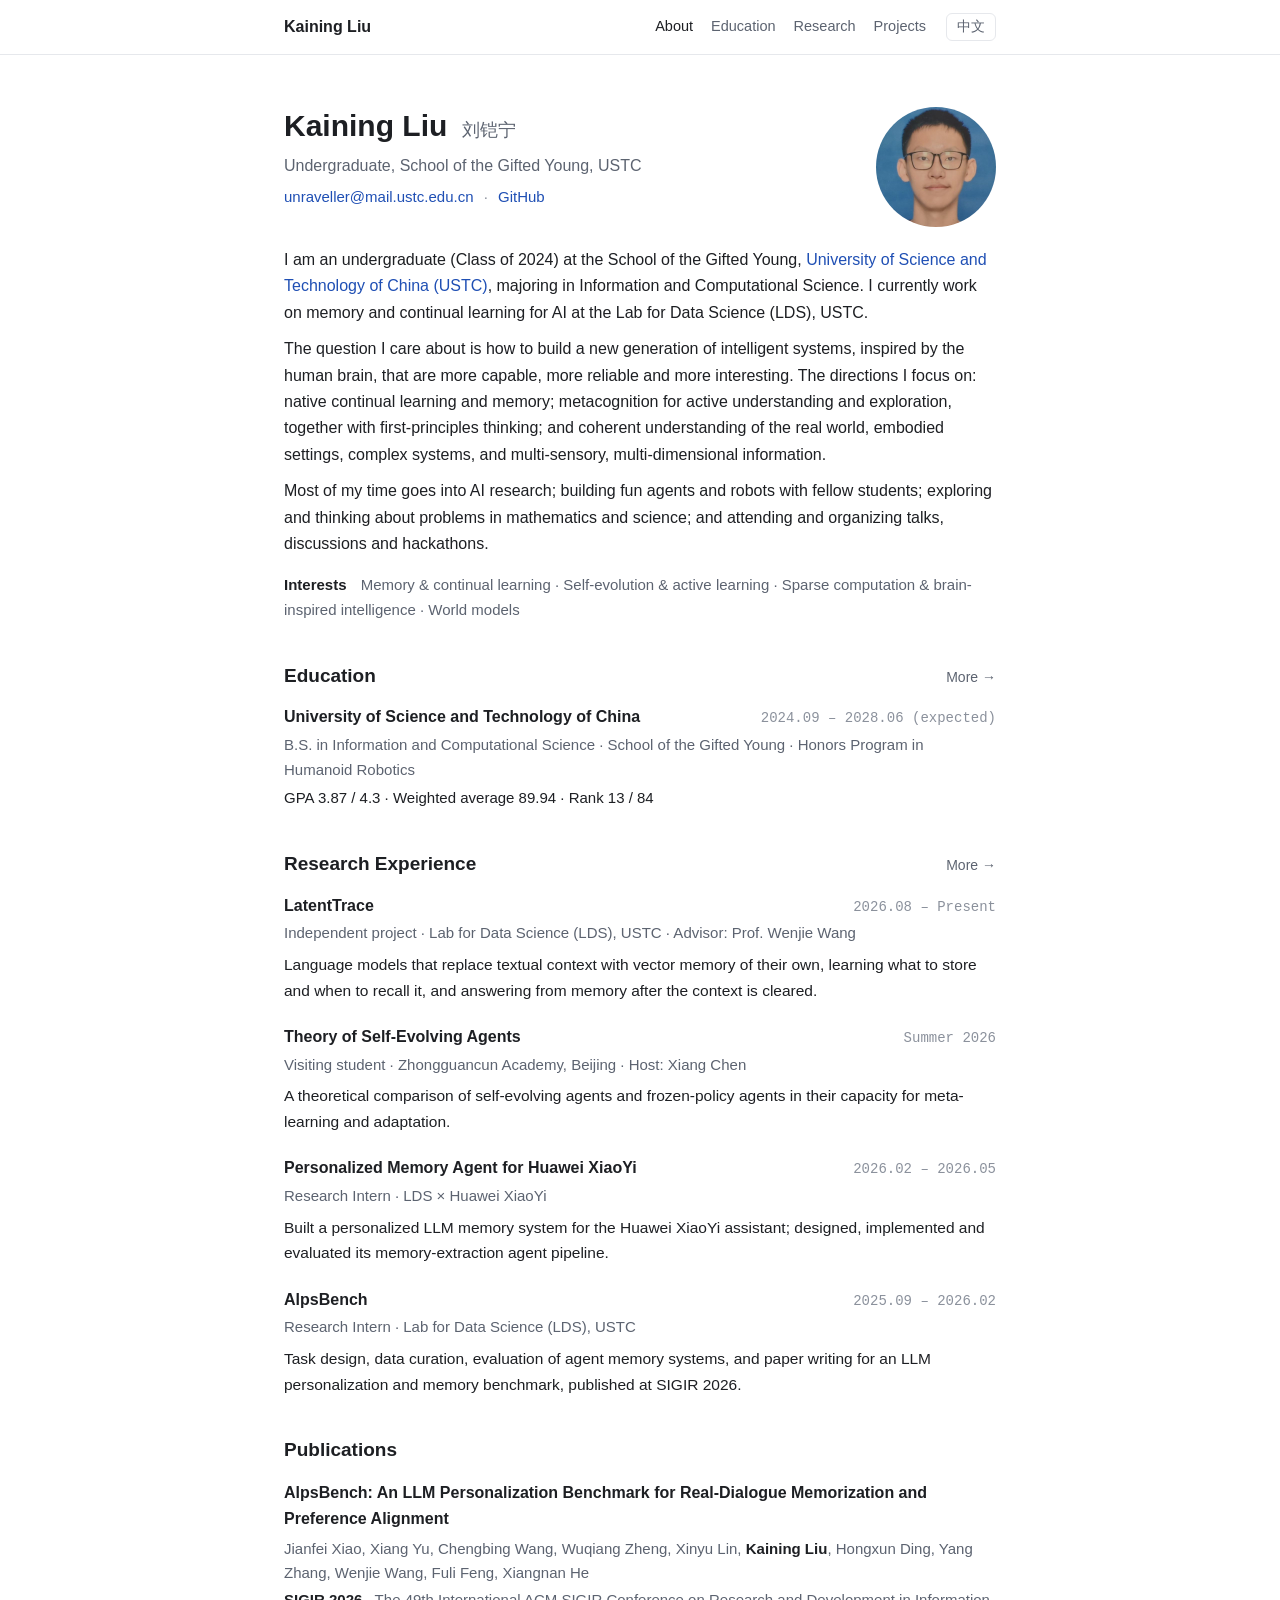
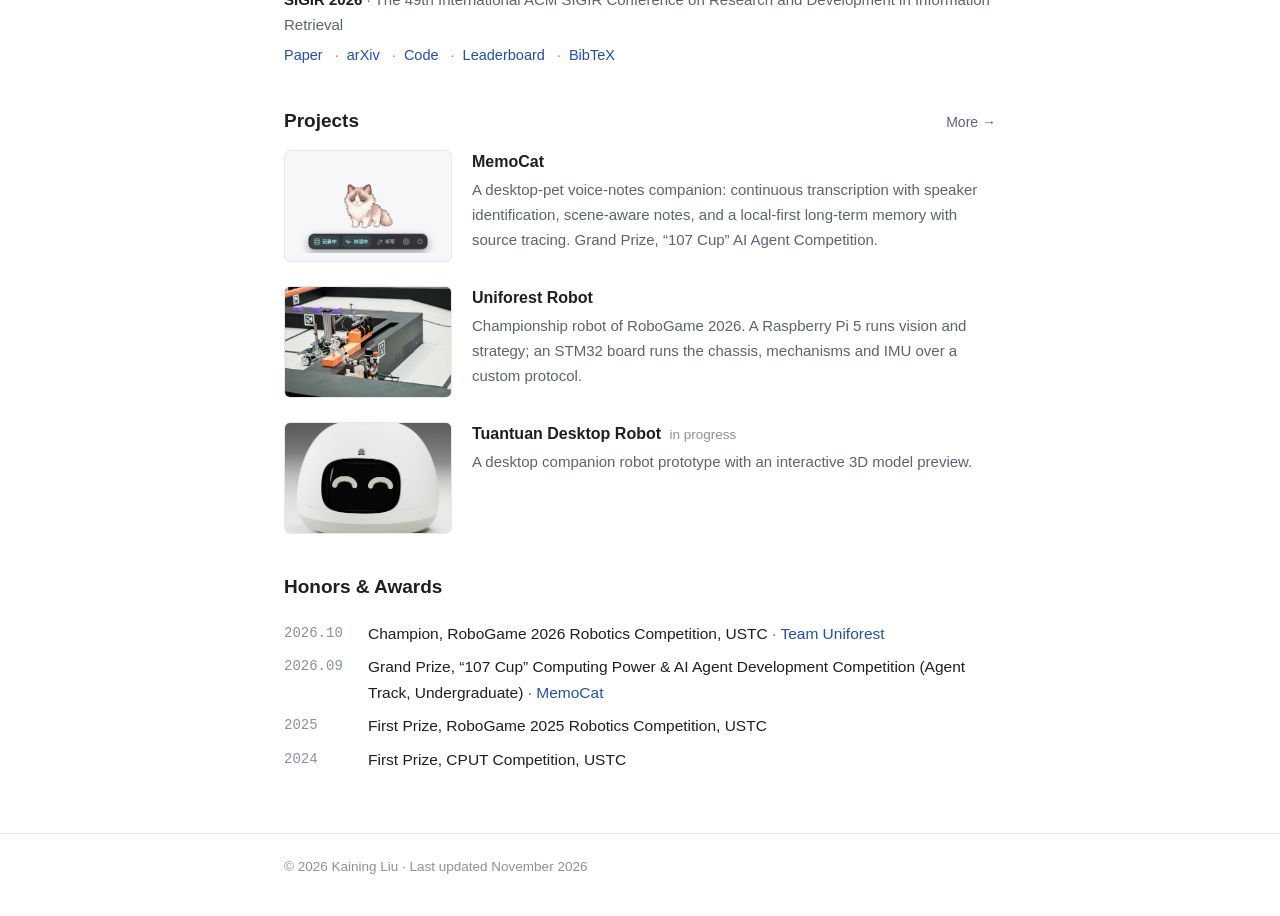
==== commit 99d75d23: "Split site into About / Education / Research / Projects pages New bio and interests, LatentTrace and" ====
--- a/index.html
+++ b/index.html
@@ -4,18 +4,18 @@
 <meta charset="utf-8">
 <meta name="viewport" content="width=device-width, initial-scale=1">
 <title>刘铠宁 Kaining Liu</title>
-<meta name="description" content="刘铠宁（Kaining Liu），中国科学技术大学少年班学院信息与计算科学专业本科生，研究大模型记忆与持续学习、记忆原生模型与具身智能。Kaining Liu is an undergraduate at USTC working on memory-native models, LLM personalization and embodied intelligence.">
+<meta name="description" content="刘铠宁（Kaining Liu），中国科学技术大学少年班学院信息与计算科学专业本科生，在中国科大数据科学实验室研究人工智能的记忆与持续学习。Kaining Liu is an undergraduate at USTC working on memory and continual learning for AI.">
 <meta name="author" content="Kaining Liu">
-<meta name="keywords" content="Kaining Liu, 刘铠宁, USTC, 中国科学技术大学, 少年班学院, memory-native models, 记忆原生模型, LLM memory, personalization, AlpsBench, SIGIR 2026, embodied intelligence, RoboGame">
+<meta name="keywords" content="Kaining Liu, 刘铠宁, USTC, 中国科学技术大学, 少年班学院, LatentTrace, memory, continual learning, 记忆, 持续学习, AlpsBench, SIGIR 2026, RoboGame">
 <meta name="theme-color" content="#ffffff">
 <link rel="canonical" href="https://kainingliu.com/">
 <link rel="alternate" hreflang="zh-CN" href="https://kainingliu.com/?lang=zh">
 <link rel="alternate" hreflang="en" href="https://kainingliu.com/?lang=en">
 <link rel="alternate" hreflang="x-default" href="https://kainingliu.com/">
-<link rel="icon" href="assets/favicon.svg" type="image/svg+xml">
+<link rel="icon" href="/assets/favicon.svg" type="image/svg+xml">
 <meta property="og:type" content="profile">
 <meta property="og:title" content="Kaining Liu 刘铠宁">
-<meta property="og:description" content="Undergraduate at USTC · Memory-native models, LLM personalization & embodied intelligence.">
+<meta property="og:description" content="Undergraduate at USTC · Memory and continual learning for AI.">
 <meta property="og:url" content="https://kainingliu.com/">
 <meta property="og:locale" content="zh_CN">
 <meta property="og:locale:alternate" content="en_US">
@@ -33,7 +33,7 @@
     "name": "University of Science and Technology of China",
     "url": "https://www.ustc.edu.cn/"
   },
-  "knowsAbout": ["Memory-native models", "LLM personalization", "Long-term memory", "Continual learning", "Embodied intelligence"],
+  "knowsAbout": ["Memory and continual learning", "Self-evolving agents", "Brain-inspired intelligence", "World models"],
   "sameAs": ["https://github.com/KainingLiu"]
 }
 </script>
@@ -48,21 +48,19 @@
     document.documentElement.lang = l === 'en' ? 'en' : 'zh-CN';
   })();
 </script>
-<link rel="stylesheet" href="assets/css/site.css">
+<link rel="stylesheet" href="/assets/css/site.css">
 </head>
 <body class="home">
 <a class="skip" href="#main"><span lang="zh-CN">跳到正文</span><span lang="en">Skip to content</span></a>
 
 <header class="nav">
   <nav class="wrap nav-inner" aria-label="Main">
-    <a class="brand" href="#about"><span lang="zh-CN">刘铠宁</span><span lang="en">Kaining Liu</span></a>
-    <ul class="nav-links" data-spy>
-      <li><a href="#about"><span lang="zh-CN">简介</span><span lang="en">About</span></a></li>
-      <li><a href="#education"><span lang="zh-CN">教育</span><span lang="en">Education</span></a></li>
-      <li><a href="#research"><span lang="zh-CN">科研</span><span lang="en">Research</span></a></li>
-      <li><a href="#publications"><span lang="zh-CN">论文</span><span lang="en">Publications</span></a></li>
-      <li><a href="#projects"><span lang="zh-CN">项目</span><span lang="en">Projects</span></a></li>
-      <li><a href="#honors"><span lang="zh-CN">荣誉</span><span lang="en">Honors</span></a></li>
+    <a class="brand" href="/"><span lang="zh-CN">刘铠宁</span><span lang="en">Kaining Liu</span></a>
+    <ul class="nav-links">
+      <li><a class="active" href="/" aria-current="page"><span lang="zh-CN">简介</span><span lang="en">About</span></a></li>
+      <li><a href="/education/"><span lang="zh-CN">教育</span><span lang="en">Education</span></a></li>
+      <li><a href="/research/"><span lang="zh-CN">研究</span><span lang="en">Research</span></a></li>
+      <li><a href="/projects/"><span lang="zh-CN">项目</span><span lang="en">Projects</span></a></li>
     </ul>
     <button class="lang-btn" id="lang-toggle" type="button" title="中文 / English">
       <span lang="zh-CN">EN</span>
@@ -86,51 +84,32 @@
         <a href="https://github.com/KainingLiu" target="_blank" rel="noopener">GitHub</a>
       </p>
     </div>
-    <img class="avatar" src="assets/img/avatar.jpg" width="120" height="120" alt="刘铠宁 Kaining Liu">
+    <img class="avatar" src="/assets/img/avatar.jpg" width="120" height="120" alt="刘铠宁 Kaining Liu">
 
     <div class="bio" lang="zh-CN">
-      <p>我是<a href="https://www.ustc.edu.cn/" target="_blank" rel="noopener">中国科学技术大学</a>少年班学院 2024 级本科生，主修信息与计算科学，就读于人形机器人交叉学科英才班。自 2025 年 9 月起在中国科大数据科学实验室（LDS）从事科研，导师为王文杰教授。</p>
-      <p>我关心的问题是：如何让智能体像人一样，在交互中持续记忆、持续学习。目前独立负责<b>记忆原生模型</b>方向的课题。<span class="todo">〔待补充：一两句话介绍研究兴趣〕</span></p>
-      <p>课余和队友一起做机器人与智能体。</p>
+      <p>我是<a href="https://www.ustc.edu.cn/" target="_blank" rel="noopener">中国科学技术大学</a>少年班学院 2024 级本科生，主修信息与计算科学。目前在中国科大数据科学实验室（LDS）从事人工智能记忆与持续学习的研究。</p>
+      <p>我关心的问题是：以人脑为启发，搭建新一代更强大、更可靠、更有趣的智能系统。具体关注的方法有：构建原生的持续学习与记忆能力；主动理解与主动探索的元认知能力与第一性原理的思维能力；对真实世界、具身场景、复杂系统、多感官多维度信息的连贯理解能力。</p>
+      <p>我的主要精力花在：做人工智能相关的科学研究；与同学们一起做有趣的智能体和机器人项目；探索与思考数学科学问题；参与和组织讲座、讨论、黑客松等活动。</p>
     </div>
     <div class="bio" lang="en">
-      <p>I am an undergraduate (Class of 2024) at the School of the Gifted Young, <a href="https://en.ustc.edu.cn/" target="_blank" rel="noopener">University of Science and Technology of China (USTC)</a>, majoring in Information and Computational Science in the Interdisciplinary Honors Program in Humanoid Robotics. Since September 2025 I have been doing research at the Lab for Data Science (LDS), USTC, advised by Prof. Wenjie Wang.</p>
-      <p>The question I care about: how can intelligent agents keep remembering and keep learning through interaction, as people do? I currently lead an independent project on <b>memory-native models</b>. <span class="todo">[TODO: a sentence or two on research interests]</span></p>
-      <p>Outside the lab I build robots and agents with my teammates.</p>
+      <p>I am an undergraduate (Class of 2024) at the School of the Gifted Young, <a href="https://en.ustc.edu.cn/" target="_blank" rel="noopener">University of Science and Technology of China (USTC)</a>, majoring in Information and Computational Science. I currently work on memory and continual learning for AI at the Lab for Data Science (LDS), USTC.</p>
+      <p>The question I care about is how to build a new generation of intelligent systems, inspired by the human brain, that are more capable, more reliable and more interesting. The directions I focus on: native continual learning and memory; metacognition for active understanding and exploration, together with first-principles thinking; and coherent understanding of the real world, embodied settings, complex systems, and multi-sensory, multi-dimensional information.</p>
+      <p>Most of my time goes into AI research; building fun agents and robots with fellow students; exploring and thinking about problems in mathematics and science; and attending and organizing talks, discussions and hackathons.</p>
     </div>
 
     <p class="interests">
       <span class="label"><span lang="zh-CN">研究兴趣</span><span lang="en">Interests</span></span>
-      <span lang="zh-CN">记忆与持续学习 · 大模型个性化 · 智能体理论 · 具身智能</span>
-      <span lang="en">Memory &amp; continual learning · LLM personalization · Theory of agents · Embodied intelligence</span>
+      <span lang="zh-CN">记忆与持续学习 · 自进化与主动学习 · 稀疏计算与类脑智能 · 世界模型</span>
+      <span lang="en">Memory &amp; continual learning · Self-evolution &amp; active learning · Sparse computation &amp; brain-inspired intelligence · World models</span>
     </p>
-  </section>
-
-  <!-- ===================== News ===================== -->
-  <section id="news">
-    <h2><span lang="zh-CN">动态</span><span lang="en">News</span></h2>
-    <ul class="dated">
-      <li><time datetime="2026-10">2026.10</time>
-        <span lang="zh-CN">与 <a href="projects/uniforest/">Uniforest 队</a>获得中国科大 RoboGame 2026 机器人比赛冠军。</span>
-        <span lang="en">Won RoboGame 2026 at USTC with <a href="projects/uniforest/">Team Uniforest</a>.</span></li>
-      <li><time datetime="2026-09">2026.09</time>
-        <span lang="zh-CN"><a href="projects/memocat/">MemoCat 记忆猫</a>获“一〇七杯”算力与智能体开发大赛特等奖。</span>
-        <span lang="en"><a href="projects/memocat/">MemoCat</a> won the Grand Prize of the “107 Cup” AI Agent Development Competition.</span></li>
-      <li><time datetime="2026-08">2026.08</time>
-        <span lang="zh-CN">开始记忆原生模型方向的独立课题。</span>
-        <span lang="en">Started an independent project on memory-native models.</span></li>
-      <li><time datetime="2026-07">2026</time>
-        <span lang="zh-CN">暑期赴北京中关村学院访学，研究智能体理论。</span>
-        <span lang="en">Summer visit to Zhongguancun Academy, Beijing, working on the theory of agents.</span></li>
-      <li><time datetime="2026-04">2026.04</time>
-        <span lang="zh-CN"><a href="#publications">AlpsBench</a> 被 SIGIR 2026 接收。</span>
-        <span lang="en"><a href="#publications">AlpsBench</a> was accepted to SIGIR 2026.</span></li>
-    </ul>
   </section>
 
   <!-- ===================== Education ===================== -->
   <section id="education">
-    <h2><span lang="zh-CN">教育经历</span><span lang="en">Education</span></h2>
+    <div class="sec-head">
+      <h2><span lang="zh-CN">教育经历</span><span lang="en">Education</span></h2>
+      <a href="/education/"><span lang="zh-CN">详细</span><span lang="en">More</span> →</a>
+    </div>
     <div class="entry">
       <div class="row">
         <h3><span lang="zh-CN">中国科学技术大学</span><span lang="en">University of Science and Technology of China</span></h3>
@@ -140,38 +119,34 @@
       <p class="org" lang="en">B.S. in Information and Computational Science · School of the Gifted Young · Honors Program in Humanoid Robotics</p>
       <p class="meta" lang="zh-CN">GPA 3.87 / 4.3 · 加权平均分 89.94 · 专业排名 13 / 84</p>
       <p class="meta" lang="en">GPA 3.87 / 4.3 · Weighted average 89.94 · Rank 13 / 84</p>
-      <p class="meta muted" lang="zh-CN">主要课程：数学分析、线性代数、概率论、近世代数、实变函数、复变函数、常微分方程、偏微分方程、人工智能的数学原理与算法、计算机程序设计、机器人设计与实践</p>
-      <p class="meta muted" lang="en">Selected courses: Mathematical Analysis, Linear Algebra, Probability Theory, Modern Algebra, Real Analysis, Complex Variables, ODEs, PDEs, Mathematical Principles and Algorithms of AI, Computer Programming, Design and Practice of Robots</p>
-    </div>
-    <div class="entry">
-      <div class="row">
-        <h3><span lang="zh-CN">天津市南开中学</span><span lang="en">Tianjin Nankai High School</span></h3>
-        <span class="date">2022 – 2024</span>
-      </div>
     </div>
   </section>
 
   <!-- ===================== Research experience ===================== -->
   <section id="research">
-    <h2><span lang="zh-CN">科研经历</span><span lang="en">Research Experience</span></h2>
-
-    <div class="entry">
-      <div class="row">
-        <h3><span lang="zh-CN">记忆原生模型</span><span lang="en">Memory-Native Models</span></h3>
+    <div class="sec-head">
+      <h2><span lang="zh-CN">科研经历</span><span lang="en">Research Experience</span></h2>
+      <a href="/research/"><span lang="zh-CN">详细</span><span lang="en">More</span> →</a>
+    </div>
+
+    <div class="entry">
+      <div class="row">
+        <h3>LatentTrace</h3>
         <span class="date"><span lang="zh-CN">2026.08 – 至今</span><span lang="en">2026.08 – Present</span></span>
       </div>
       <p class="org"><span lang="zh-CN">独立负责课题 · 中国科大数据科学实验室（LDS）· 导师：王文杰</span><span lang="en">Independent project · Lab for Data Science (LDS), USTC · Advisor: Prof. Wenjie Wang</span></p>
-      <p class="desc" lang="zh-CN">让语言模型以参数内的向量记忆替代文本上下文：由模型自己学会存什么、何时取，不依赖外部检索器。<span class="todo">〔待补充：进展与成果〕</span></p>
-      <p class="desc" lang="en">Letting language models replace textual context with vector memory held in their own parameters, learning by themselves what to store and when to recall it, without an external retriever. <span class="todo">[TODO: progress and results]</span></p>
-    </div>
-
-    <div class="entry">
-      <div class="row">
-        <h3><span lang="zh-CN">智能体理论</span><span lang="en">Theory of Agents</span></h3>
+      <p class="desc" lang="zh-CN">让语言模型以参数内的向量记忆替代文本上下文：由模型自己学会存什么、何时取，清空上下文后仍能凭记忆作答。</p>
+      <p class="desc" lang="en">Language models that replace textual context with vector memory of their own, learning what to store and when to recall it, and answering from memory after the context is cleared.</p>
+    </div>
+
+    <div class="entry">
+      <div class="row">
+        <h3><span lang="zh-CN">自进化智能体的理论研究</span><span lang="en">Theory of Self-Evolving Agents</span></h3>
         <span class="date"><span lang="zh-CN">2026 暑期</span><span lang="en">Summer 2026</span></span>
       </div>
-      <p class="org"><span lang="zh-CN">访问学生 · 北京中关村学院</span><span lang="en">Visiting student · Zhongguancun Academy, Beijing</span> <span class="todo"><span lang="zh-CN">〔待补充：起止日期、合作老师〕</span><span lang="en">[TODO: dates, host advisor]</span></span></p>
-      <p class="desc"><span class="todo"><span lang="zh-CN">〔待补充：研究内容〕</span><span lang="en">[TODO: what I worked on]</span></span></p>
+      <p class="org"><span lang="zh-CN">访问学生 · 北京中关村学院 · 合作老师：陈祥</span><span lang="en">Visiting student · Zhongguancun Academy, Beijing · Host: Xiang Chen</span></p>
+      <p class="desc" lang="zh-CN">从理论上比较自进化智能体与冻结策略智能体在元学习与自适应能力上的差异。</p>
+      <p class="desc" lang="en">A theoretical comparison of self-evolving agents and frozen-policy agents in their capacity for meta-learning and adaptation.</p>
     </div>
 
     <div class="entry">
@@ -180,14 +155,8 @@
         <span class="date">2026.02 – 2026.05</span>
       </div>
       <p class="org"><span lang="zh-CN">科研实习生 · LDS × 华为小艺</span><span lang="en">Research Intern · LDS × Huawei XiaoYi</span></p>
-      <ul class="bullets" lang="zh-CN">
-        <li>为华为小艺 AI 助手开发个性化大模型记忆系统，设计并实现记忆抽取智能体流水线；</li>
-        <li>对记忆抽取与检索行为进行实验评估与分析，撰写技术报告。</li>
-      </ul>
-      <ul class="bullets" lang="en">
-        <li>Built a personalized LLM memory system for the Huawei XiaoYi assistant, including a memory-extraction agent pipeline.</li>
-        <li>Evaluated memory extraction and retrieval behavior; wrote technical reports.</li>
-      </ul>
+      <p class="desc" lang="zh-CN">为华为小艺 AI 助手开发个性化大模型记忆系统，负责记忆抽取智能体流水线的设计、实现与评测。</p>
+      <p class="desc" lang="en">Built a personalized LLM memory system for the Huawei XiaoYi assistant; designed, implemented and evaluated its memory-extraction agent pipeline.</p>
     </div>
 
     <div class="entry">
@@ -196,14 +165,8 @@
         <span class="date">2025.09 – 2026.02</span>
       </div>
       <p class="org"><span lang="zh-CN">科研实习生 · 中国科大数据科学实验室（LDS）</span><span lang="en">Research Intern · Lab for Data Science (LDS), USTC</span></p>
-      <ul class="bullets" lang="zh-CN">
-        <li>参与基准的任务设计与数据整理，以及记忆智能体在记忆与偏好对齐任务上的评测；</li>
-        <li>结果分析与论文写作。</li>
-      </ul>
-      <ul class="bullets" lang="en">
-        <li>Task design and data curation; evaluation of agent memory systems on memorization and preference alignment.</li>
-        <li>Result analysis and paper writing.</li>
-      </ul>
+      <p class="desc" lang="zh-CN">参与大模型个性化记忆基准的任务设计、数据整理、记忆智能体评测与论文写作，论文发表于 SIGIR 2026。</p>
+      <p class="desc" lang="en">Task design, data curation, evaluation of agent memory systems, and paper writing for an LLM personalization and memory benchmark, published at SIGIR 2026.</p>
     </div>
   </section>
 
@@ -241,35 +204,35 @@
 
   <!-- ===================== Projects ===================== -->
   <section id="projects">
-    <h2><span lang="zh-CN">项目</span><span lang="en">Projects</span></h2>
+    <div class="sec-head">
+      <h2><span lang="zh-CN">项目</span><span lang="en">Projects</span></h2>
+      <a href="/projects/"><span lang="zh-CN">详细</span><span lang="en">More</span> →</a>
+    </div>
 
     <article class="project">
-      <a class="thumb contain" href="projects/memocat/" tabindex="-1" aria-hidden="true"><img src="assets/img/memocat.png" width="720" height="408" loading="lazy" alt=""></a>
+      <a class="thumb contain" href="/projects/memocat/" tabindex="-1" aria-hidden="true"><img src="/assets/img/memocat.png" width="720" height="408" loading="lazy" alt=""></a>
       <div>
-        <h3><a href="projects/memocat/"><span lang="zh-CN">MemoCat 记忆猫</span><span lang="en">MemoCat</span></a></h3>
+        <h3><a href="/projects/memocat/"><span lang="zh-CN">MemoCat 记忆猫</span><span lang="en">MemoCat</span></a></h3>
         <p lang="zh-CN">桌面宠物形态的智能语音纪要设备：持续转写、区分说话人、按场景整理纪要，并保留可追溯来源的本地长期记忆。“一〇七杯”智能体大赛特等奖。</p>
         <p lang="en">A desktop-pet voice-notes companion: continuous transcription with speaker identification, scene-aware notes, and a local-first long-term memory with source tracing. Grand Prize, “107 Cup” AI Agent Competition.</p>
-        <p class="links"><a href="projects/memocat/"><span lang="zh-CN">详情</span><span lang="en">Details</span></a><a href="https://github.com/KainingLiu/memocatdoc" target="_blank" rel="noopener"><span lang="zh-CN">文档</span><span lang="en">Docs</span></a></p>
       </div>
     </article>
 
     <article class="project">
-      <a class="thumb" href="projects/uniforest/" tabindex="-1" aria-hidden="true"><img src="assets/img/uniforest.jpg" width="960" height="640" loading="lazy" alt=""></a>
+      <a class="thumb" href="/projects/uniforest/" tabindex="-1" aria-hidden="true"><img src="/assets/img/uniforest.jpg" width="960" height="640" loading="lazy" alt=""></a>
       <div>
-        <h3><a href="projects/uniforest/"><span lang="zh-CN">Uniforest 机器人</span><span lang="en">Uniforest Robot</span></a></h3>
+        <h3><a href="/projects/uniforest/"><span lang="zh-CN">Uniforest 机器人</span><span lang="en">Uniforest Robot</span></a></h3>
         <p lang="zh-CN">RoboGame 2026 冠军机器人。树莓派 5 负责视觉识别与策略调度，STM32 下位机负责底盘、机构与 IMU，两者经自定义协议通信。</p>
         <p lang="en">Championship robot of RoboGame 2026. A Raspberry Pi 5 runs vision and strategy; an STM32 board runs the chassis, mechanisms and IMU over a custom protocol.</p>
-        <p class="links"><a href="projects/uniforest/"><span lang="zh-CN">详情</span><span lang="en">Details</span></a><a href="https://github.com/KainingLiu/uniforest" target="_blank" rel="noopener">GitHub</a></p>
       </div>
     </article>
 
     <article class="project">
-      <a class="thumb" href="projects/tuantuan/" tabindex="-1" aria-hidden="true"><img src="assets/img/tuantuan.jpg" width="720" height="660" loading="lazy" alt=""></a>
+      <a class="thumb" href="/projects/tuantuan/" tabindex="-1" aria-hidden="true"><img src="/assets/img/tuantuan.jpg" width="720" height="660" loading="lazy" alt=""></a>
       <div>
-        <h3><a href="projects/tuantuan/"><span lang="zh-CN">团团 桌面机器人</span><span lang="en">Tuantuan Desktop Robot</span></a> <span class="faint"><span lang="zh-CN">开发中</span><span lang="en">in progress</span></span></h3>
+        <h3><a href="/projects/tuantuan/"><span lang="zh-CN">团团 桌面机器人</span><span lang="en">Tuantuan Desktop Robot</span></a> <span class="faint"><span lang="zh-CN">开发中</span><span lang="en">in progress</span></span></h3>
         <p lang="zh-CN">桌面陪伴机器人原型，提供可交互的三维模型预览。</p>
         <p lang="en">A desktop companion robot prototype with an interactive 3D model preview.</p>
-        <p class="links"><a href="projects/tuantuan/"><span lang="zh-CN">详情</span><span lang="en">Details</span></a><a href="https://kainingliu.com/tuantuan-preview/" target="_blank" rel="noopener"><span lang="zh-CN">三维预览</span><span lang="en">3D preview</span></a></p>
       </div>
     </article>
   </section>
@@ -279,11 +242,11 @@
     <h2><span lang="zh-CN">荣誉奖项</span><span lang="en">Honors &amp; Awards</span></h2>
     <ul class="dated">
       <li><time>2026.10</time>
-        <span lang="zh-CN">RoboGame 2026 机器人比赛 冠军 <span class="muted">· <a href="projects/uniforest/">Uniforest 队</a></span></span>
-        <span lang="en">Champion, RoboGame 2026 Robotics Competition, USTC <span class="muted">· <a href="projects/uniforest/">Team Uniforest</a></span></span></li>
+        <span lang="zh-CN">RoboGame 2026 机器人比赛 冠军 <span class="muted">· <a href="/projects/uniforest/">Uniforest 队</a></span></span>
+        <span lang="en">Champion, RoboGame 2026 Robotics Competition, USTC <span class="muted">· <a href="/projects/uniforest/">Team Uniforest</a></span></span></li>
       <li><time>2026.09</time>
-        <span lang="zh-CN">“一〇七杯”算力与智能体开发大赛 智能体赛道本科生组 特等奖 <span class="muted">· <a href="projects/memocat/">MemoCat</a></span></span>
-        <span lang="en">Grand Prize, “107 Cup” Computing Power &amp; AI Agent Development Competition (Agent Track, Undergraduate) <span class="muted">· <a href="projects/memocat/">MemoCat</a></span></span></li>
+        <span lang="zh-CN">“一〇七杯”算力与智能体开发大赛 智能体赛道本科生组 特等奖 <span class="muted">· <a href="/projects/memocat/">MemoCat</a></span></span>
+        <span lang="en">Grand Prize, “107 Cup” Computing Power &amp; AI Agent Development Competition (Agent Track, Undergraduate) <span class="muted">· <a href="/projects/memocat/">MemoCat</a></span></span></li>
       <li><time>2025</time>
         <span lang="zh-CN">RoboGame 2025 机器人比赛 一等奖</span>
         <span lang="en">First Prize, RoboGame 2025 Robotics Competition, USTC</span></li>
@@ -291,17 +254,6 @@
         <span lang="zh-CN">CPUT 竞赛（中国科大）一等奖</span>
         <span lang="en">First Prize, CPUT Competition, USTC</span></li>
     </ul>
-  </section>
-
-  <!-- ===================== Misc ===================== -->
-  <section id="misc">
-    <h2><span lang="zh-CN">其他</span><span lang="en">Miscellaneous</span></h2>
-    <dl class="kv">
-      <dt><span lang="zh-CN">报告</span><span lang="en">Talks</span></dt>
-      <dd><span lang="zh-CN"><a href="ai-talk/">对 AI 与 AI 时代大学生活的看法</a>（2026.10，幻灯片）</span><span lang="en"><a href="ai-talk/">On AI and College Life in the Age of AI</a> (2026.10, slides in Chinese)</span></dd>
-      <dt><span lang="zh-CN">技能</span><span lang="en">Skills</span></dt>
-      <dd>Python, PyTorch, C, Linux, Git, LaTeX <span class="muted">·</span> <span lang="zh-CN">STM32 嵌入式与电机控制、OpenCV、机械设计</span><span lang="en">STM32 embedded &amp; motor control, OpenCV, mechanical design</span></dd>
-    </dl>
   </section>
 
 </main>
@@ -315,6 +267,6 @@
   </div>
 </footer>
 
-<script src="assets/js/site.js"></script>
+<script src="/assets/js/site.js"></script>
 </body>
 </html>
--- a/assets/css/site.css
+++ b/assets/css/site.css
@@ -151,6 +151,18 @@
 .kv { display: grid; grid-template-columns: 72px 1fr; gap: 6px 12px; margin: 0; font-size: 15.5px; }
 .kv dt { color: var(--faint); }
 .kv dd { margin: 0; }
+.kv.wide { grid-template-columns: 210px 1fr; gap: 10px 16px; }
+.kv.wide dt { color: var(--text); font-weight: 500; }
+.kv.wide dd { color: var(--muted); }
+
+/* section heads with a "more" link; sub-page titles */
+.sec-head { display: flex; justify-content: space-between; align-items: baseline; gap: 12px; }
+.sec-head a { font-size: 14px; color: var(--muted); white-space: nowrap; }
+.sec-head a:hover { color: var(--accent); }
+.page-head { padding-top: 40px; }
+.page-head h1 { margin: 0 0 10px; font-size: 28px; font-weight: 600; line-height: 1.25; }
+.page-head .lead { margin: 0; color: var(--muted); }
+.sub { margin: 18px 0 6px; font-size: 15.5px; font-weight: 600; }
 
 /* ---------- Footer ---------- */
 footer { margin-top: 56px; padding-top: 20px; padding-bottom: 36px; border-top: 1px solid var(--line); font-size: 13.5px; color: var(--faint); }
@@ -332,7 +344,7 @@
   .project { grid-template-columns: 1fr; gap: 10px; }
   .thumb { max-width: 320px; }
   .dated li { grid-template-columns: 1fr; gap: 0; padding: 6px 0; }
-  .kv { grid-template-columns: 1fr; gap: 0; }
+  .kv, .kv.wide { grid-template-columns: 1fr; gap: 0; }
   .kv dd { margin-bottom: 8px; }
 }
 
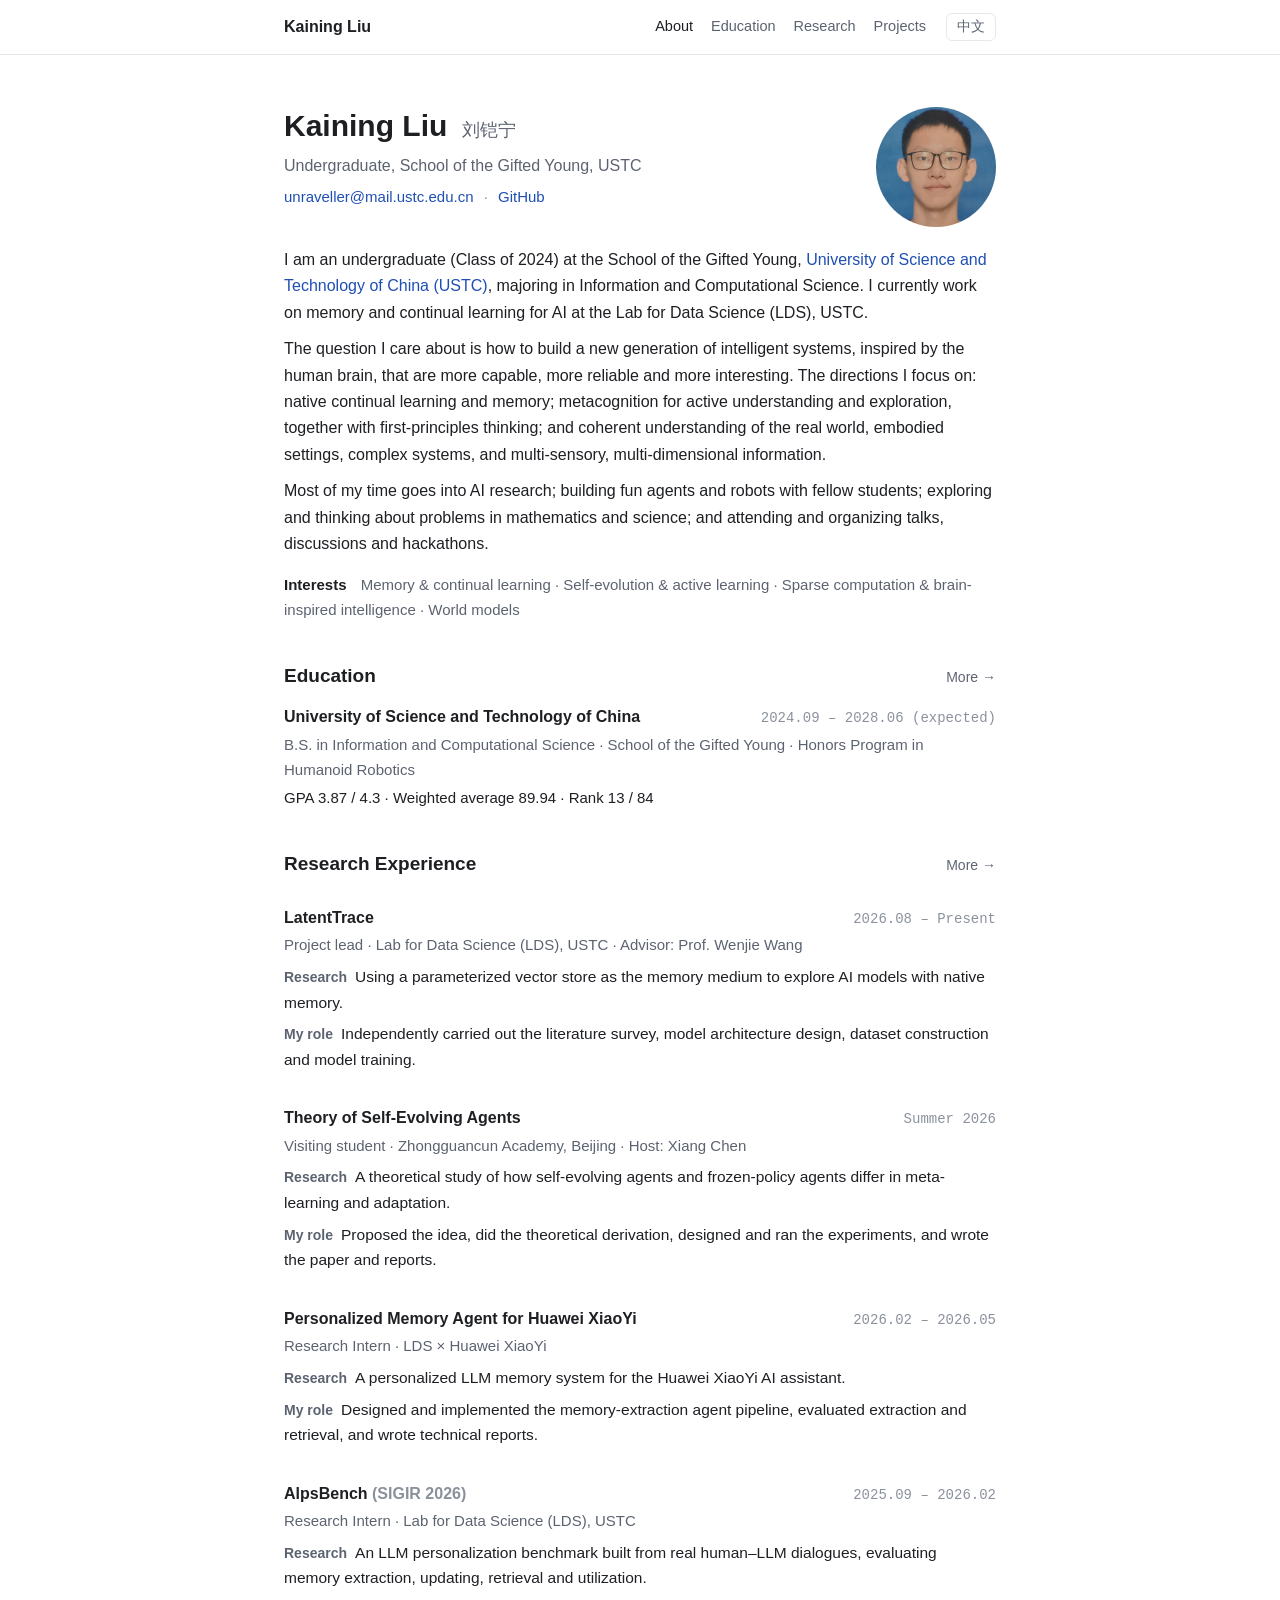
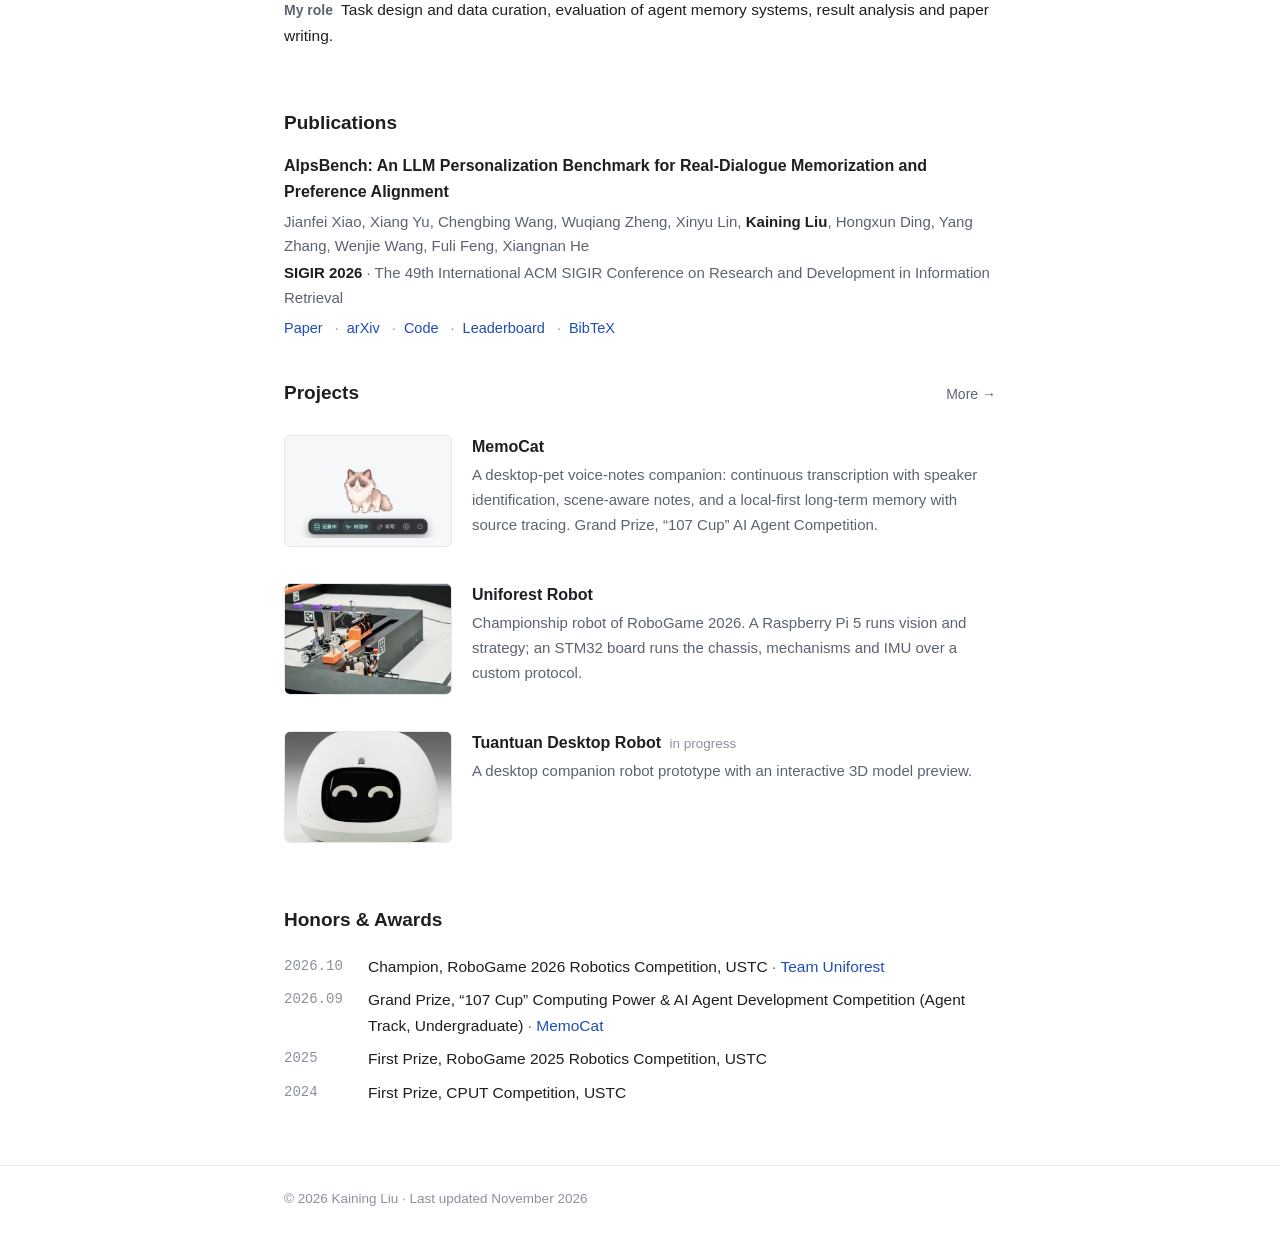
==== commit e7dbffc4: "Research detail pages, two-part experience entries, clickable blocks Co-Authored-By: Claude Opus 5.5" ====
--- a/index.html
+++ b/index.html
@@ -129,45 +129,53 @@
       <a href="/research/"><span lang="zh-CN">详细</span><span lang="en">More</span> →</a>
     </div>
 
-    <div class="entry">
-      <div class="row">
-        <h3>LatentTrace</h3>
+    <article class="entry card">
+      <div class="row">
+        <h3><a class="stretch" href="/research/latenttrace/">LatentTrace</a></h3>
         <span class="date"><span lang="zh-CN">2026.08 – 至今</span><span lang="en">2026.08 – Present</span></span>
       </div>
-      <p class="org"><span lang="zh-CN">独立负责课题 · 中国科大数据科学实验室（LDS）· 导师：王文杰</span><span lang="en">Independent project · Lab for Data Science (LDS), USTC · Advisor: Prof. Wenjie Wang</span></p>
-      <p class="desc" lang="zh-CN">让语言模型以参数内的向量记忆替代文本上下文：由模型自己学会存什么、何时取，清空上下文后仍能凭记忆作答。</p>
-      <p class="desc" lang="en">Language models that replace textual context with vector memory of their own, learning what to store and when to recall it, and answering from memory after the context is cleared.</p>
-    </div>
-
-    <div class="entry">
-      <div class="row">
-        <h3><span lang="zh-CN">自进化智能体的理论研究</span><span lang="en">Theory of Self-Evolving Agents</span></h3>
+      <p class="org"><span lang="zh-CN">课题负责人 · 中国科大数据科学实验室（LDS）· 导师：王文杰</span><span lang="en">Project lead · Lab for Data Science (LDS), USTC · Advisor: Prof. Wenjie Wang</span></p>
+      <p class="desc" lang="zh-CN"><span class="label">研究内容</span>用参数化向量库作为记忆媒介，探究具有原生记忆能力的 AI 模型。</p>
+      <p class="desc" lang="en"><span class="label">Research</span>Using a parameterized vector store as the memory medium to explore AI models with native memory.</p>
+      <p class="desc" lang="zh-CN"><span class="label">我的工作</span>独立进行思路调研、模型架构设计、数据集构造和模型训练。</p>
+      <p class="desc" lang="en"><span class="label">My role</span>Independently carried out the literature survey, model architecture design, dataset construction and model training.</p>
+    </article>
+
+    <article class="entry card">
+      <div class="row">
+        <h3><a class="stretch" href="/research/self-evolving-agents/"><span lang="zh-CN">自进化智能体的理论研究</span><span lang="en">Theory of Self-Evolving Agents</span></a></h3>
         <span class="date"><span lang="zh-CN">2026 暑期</span><span lang="en">Summer 2026</span></span>
       </div>
       <p class="org"><span lang="zh-CN">访问学生 · 北京中关村学院 · 合作老师：陈祥</span><span lang="en">Visiting student · Zhongguancun Academy, Beijing · Host: Xiang Chen</span></p>
-      <p class="desc" lang="zh-CN">从理论上比较自进化智能体与冻结策略智能体在元学习与自适应能力上的差异。</p>
-      <p class="desc" lang="en">A theoretical comparison of self-evolving agents and frozen-policy agents in their capacity for meta-learning and adaptation.</p>
-    </div>
-
-    <div class="entry">
-      <div class="row">
-        <h3><span lang="zh-CN">华为小艺个性化记忆智能体</span><span lang="en">Personalized Memory Agent for Huawei XiaoYi</span></h3>
+      <p class="desc" lang="zh-CN"><span class="label">研究内容</span>从理论上研究自进化智能体与冻结策略智能体在元学习与自适应能力上的差异。</p>
+      <p class="desc" lang="en"><span class="label">Research</span>A theoretical study of how self-evolving agents and frozen-policy agents differ in meta-learning and adaptation.</p>
+      <p class="desc" lang="zh-CN"><span class="label">我的工作</span>想法提出、理论推导、实验设计与运行、论文与报告撰写。</p>
+      <p class="desc" lang="en"><span class="label">My role</span>Proposed the idea, did the theoretical derivation, designed and ran the experiments, and wrote the paper and reports.</p>
+    </article>
+
+    <article class="entry card">
+      <div class="row">
+        <h3><a class="stretch" href="/research/xiaoyi/"><span lang="zh-CN">华为小艺个性化记忆智能体</span><span lang="en">Personalized Memory Agent for Huawei XiaoYi</span></a></h3>
         <span class="date">2026.02 – 2026.05</span>
       </div>
       <p class="org"><span lang="zh-CN">科研实习生 · LDS × 华为小艺</span><span lang="en">Research Intern · LDS × Huawei XiaoYi</span></p>
-      <p class="desc" lang="zh-CN">为华为小艺 AI 助手开发个性化大模型记忆系统，负责记忆抽取智能体流水线的设计、实现与评测。</p>
-      <p class="desc" lang="en">Built a personalized LLM memory system for the Huawei XiaoYi assistant; designed, implemented and evaluated its memory-extraction agent pipeline.</p>
-    </div>
-
-    <div class="entry">
-      <div class="row">
-        <h3>AlpsBench</h3>
+      <p class="desc" lang="zh-CN"><span class="label">研究内容</span>为华为小艺 AI 助手开发个性化大模型记忆系统。</p>
+      <p class="desc" lang="en"><span class="label">Research</span>A personalized LLM memory system for the Huawei XiaoYi AI assistant.</p>
+      <p class="desc" lang="zh-CN"><span class="label">我的工作</span>设计并实现记忆抽取智能体流水线，评估记忆抽取与检索效果，撰写技术报告。</p>
+      <p class="desc" lang="en"><span class="label">My role</span>Designed and implemented the memory-extraction agent pipeline, evaluated extraction and retrieval, and wrote technical reports.</p>
+    </article>
+
+    <article class="entry card">
+      <div class="row">
+        <h3><a class="stretch" href="/research/alpsbench/">AlpsBench <span class="faint">(SIGIR 2026)</span></a></h3>
         <span class="date">2025.09 – 2026.02</span>
       </div>
       <p class="org"><span lang="zh-CN">科研实习生 · 中国科大数据科学实验室（LDS）</span><span lang="en">Research Intern · Lab for Data Science (LDS), USTC</span></p>
-      <p class="desc" lang="zh-CN">参与大模型个性化记忆基准的任务设计、数据整理、记忆智能体评测与论文写作，论文发表于 SIGIR 2026。</p>
-      <p class="desc" lang="en">Task design, data curation, evaluation of agent memory systems, and paper writing for an LLM personalization and memory benchmark, published at SIGIR 2026.</p>
-    </div>
+      <p class="desc" lang="zh-CN"><span class="label">研究内容</span>基于真实人机对话的大模型个性化基准，评测记忆的抽取、更新、检索与利用。</p>
+      <p class="desc" lang="en"><span class="label">Research</span>An LLM personalization benchmark built from real human–LLM dialogues, evaluating memory extraction, updating, retrieval and utilization.</p>
+      <p class="desc" lang="zh-CN"><span class="label">我的工作</span>参与任务设计与数据整理、记忆智能体评测、结果分析与论文写作。</p>
+      <p class="desc" lang="en"><span class="label">My role</span>Task design and data curation, evaluation of agent memory systems, result analysis and paper writing.</p>
+    </article>
   </section>
 
   <!-- ===================== Publications ===================== -->
@@ -209,28 +217,28 @@
       <a href="/projects/"><span lang="zh-CN">详细</span><span lang="en">More</span> →</a>
     </div>
 
-    <article class="project">
+    <article class="project card">
       <a class="thumb contain" href="/projects/memocat/" tabindex="-1" aria-hidden="true"><img src="/assets/img/memocat.png" width="720" height="408" loading="lazy" alt=""></a>
       <div>
-        <h3><a href="/projects/memocat/"><span lang="zh-CN">MemoCat 记忆猫</span><span lang="en">MemoCat</span></a></h3>
+        <h3><a class="stretch" href="/projects/memocat/"><span lang="zh-CN">MemoCat 记忆猫</span><span lang="en">MemoCat</span></a></h3>
         <p lang="zh-CN">桌面宠物形态的智能语音纪要设备：持续转写、区分说话人、按场景整理纪要，并保留可追溯来源的本地长期记忆。“一〇七杯”智能体大赛特等奖。</p>
         <p lang="en">A desktop-pet voice-notes companion: continuous transcription with speaker identification, scene-aware notes, and a local-first long-term memory with source tracing. Grand Prize, “107 Cup” AI Agent Competition.</p>
       </div>
     </article>
 
-    <article class="project">
+    <article class="project card">
       <a class="thumb" href="/projects/uniforest/" tabindex="-1" aria-hidden="true"><img src="/assets/img/uniforest.jpg" width="960" height="640" loading="lazy" alt=""></a>
       <div>
-        <h3><a href="/projects/uniforest/"><span lang="zh-CN">Uniforest 机器人</span><span lang="en">Uniforest Robot</span></a></h3>
+        <h3><a class="stretch" href="/projects/uniforest/"><span lang="zh-CN">Uniforest 机器人</span><span lang="en">Uniforest Robot</span></a></h3>
         <p lang="zh-CN">RoboGame 2026 冠军机器人。树莓派 5 负责视觉识别与策略调度，STM32 下位机负责底盘、机构与 IMU，两者经自定义协议通信。</p>
         <p lang="en">Championship robot of RoboGame 2026. A Raspberry Pi 5 runs vision and strategy; an STM32 board runs the chassis, mechanisms and IMU over a custom protocol.</p>
       </div>
     </article>
 
-    <article class="project">
+    <article class="project card">
       <a class="thumb" href="/projects/tuantuan/" tabindex="-1" aria-hidden="true"><img src="/assets/img/tuantuan.jpg" width="720" height="660" loading="lazy" alt=""></a>
       <div>
-        <h3><a href="/projects/tuantuan/"><span lang="zh-CN">团团 桌面机器人</span><span lang="en">Tuantuan Desktop Robot</span></a> <span class="faint"><span lang="zh-CN">开发中</span><span lang="en">in progress</span></span></h3>
+        <h3><a class="stretch" href="/projects/tuantuan/"><span lang="zh-CN">团团 桌面机器人</span><span lang="en">Tuantuan Desktop Robot</span></a> <span class="faint"><span lang="zh-CN">开发中</span><span lang="en">in progress</span></span></h3>
         <p lang="zh-CN">桌面陪伴机器人原型，提供可交互的三维模型预览。</p>
         <p lang="en">A desktop companion robot prototype with an interactive 3D model preview.</p>
       </div>
--- a/assets/css/site.css
+++ b/assets/css/site.css
@@ -164,6 +164,26 @@
 .page-head .lead { margin: 0; color: var(--muted); }
 .sub { margin: 18px 0 6px; font-size: 15.5px; font-weight: 600; }
 
+/* whole-block links: the title link stretches over the block; inner links stay clickable */
+.card { position: relative; margin-left: -14px; margin-right: -14px; padding: 12px 14px; border-radius: 8px; transition: background .15s; }
+.entry.card { margin-bottom: 10px; }
+.project.card { margin-bottom: 12px; }
+.card:hover { background: var(--bg-soft); }
+.card a.stretch { color: var(--text); }
+.card a.stretch:hover { text-decoration: none; }
+.card:hover a.stretch { color: var(--accent); }
+.card a.stretch::after { content: ""; position: absolute; inset: 0; border-radius: 8px; }
+.card .links a, .card .links button { position: relative; z-index: 1; }
+.card a.stretch:focus-visible::after { outline: 2px solid var(--accent); outline-offset: -2px; }
+.entry .desc .label { font-size: 14px; color: var(--muted); margin-right: 8px; }
+.more-link { margin: 6px 0 0; font-size: 14px; color: var(--faint); }
+.card:hover .more-link { color: var(--accent); }
+.page-head.detail { padding-top: 8px; }
+.page-head.detail h1 small { font-size: 17px; font-weight: 400; color: var(--muted); margin-left: 4px; }
+.page-head.detail .org { margin: 0; }
+.date-line { margin: 2px 0 0; font: 14px/1.75 var(--mono); color: var(--faint); }
+.back { margin: 40px 0 0; font-size: 15px; }
+
 /* ---------- Footer ---------- */
 footer { margin-top: 56px; padding-top: 20px; padding-bottom: 36px; border-top: 1px solid var(--line); font-size: 13.5px; color: var(--faint); }
 footer p { margin: 0; }
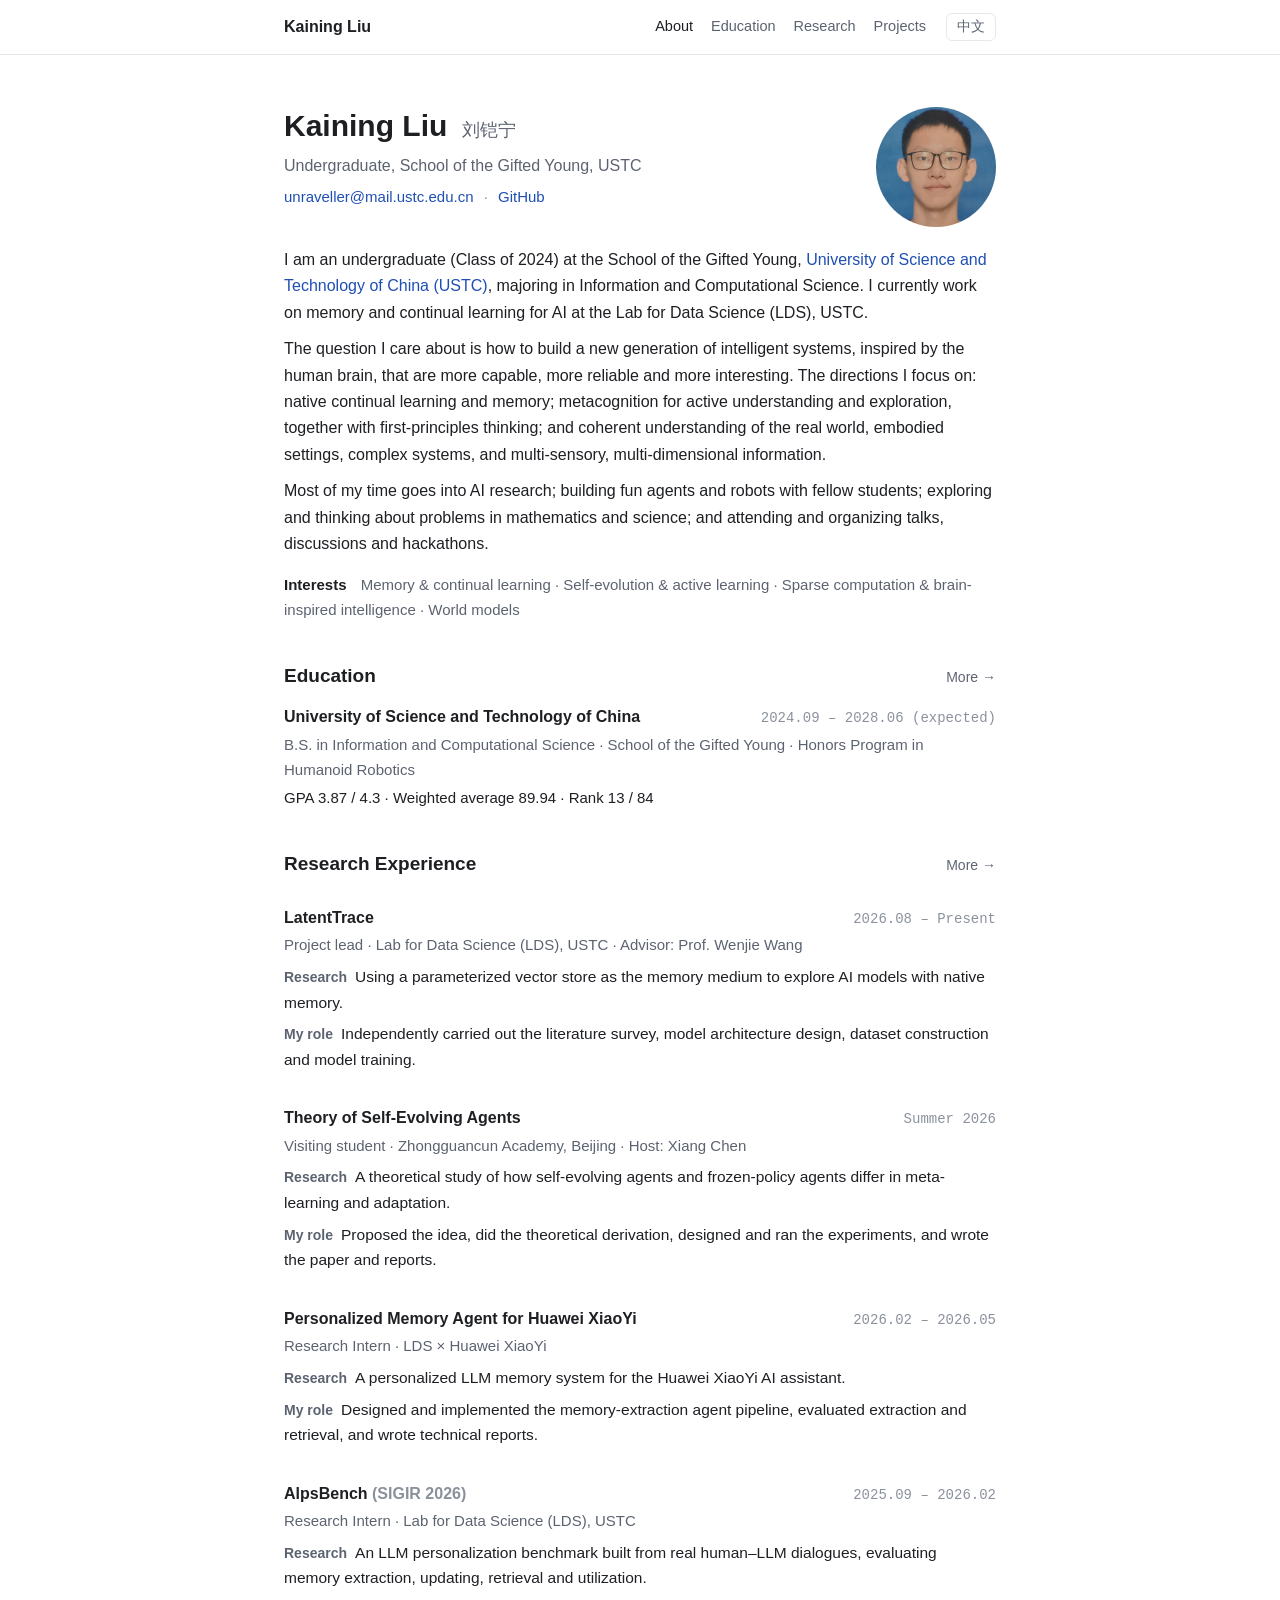
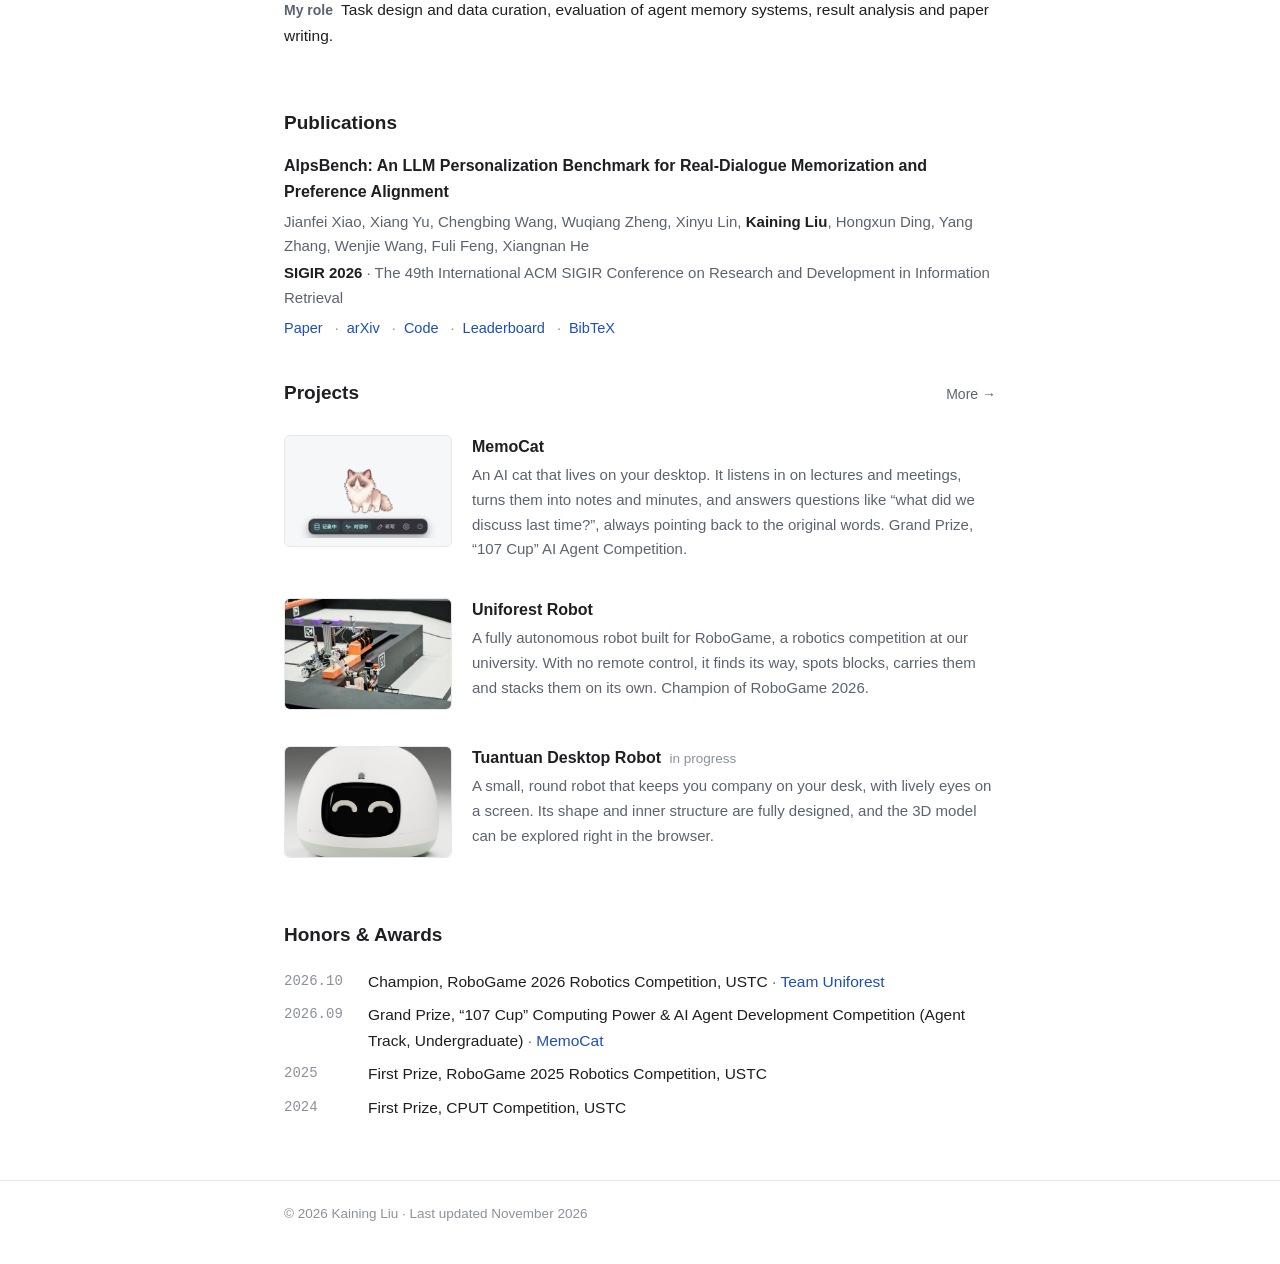
==== commit 7645255e: "Rewrite subpages in plain language; add redacted transcript and CET records Detail pages now lead wi" ====
--- a/index.html
+++ b/index.html
@@ -137,7 +137,7 @@
       <p class="org"><span lang="zh-CN">课题负责人 · 中国科大数据科学实验室（LDS）· 导师：王文杰</span><span lang="en">Project lead · Lab for Data Science (LDS), USTC · Advisor: Prof. Wenjie Wang</span></p>
       <p class="desc" lang="zh-CN"><span class="label">研究内容</span>用参数化向量库作为记忆媒介，探究具有原生记忆能力的 AI 模型。</p>
       <p class="desc" lang="en"><span class="label">Research</span>Using a parameterized vector store as the memory medium to explore AI models with native memory.</p>
-      <p class="desc" lang="zh-CN"><span class="label">我的工作</span>独立进行思路调研、模型架构设计、数据集构造和模型训练。</p>
+      <p class="desc" lang="zh-CN"><span class="label">负责部分</span>独立进行思路调研、模型架构设计、数据集构造和模型训练。</p>
       <p class="desc" lang="en"><span class="label">My role</span>Independently carried out the literature survey, model architecture design, dataset construction and model training.</p>
     </article>
 
@@ -149,7 +149,7 @@
       <p class="org"><span lang="zh-CN">访问学生 · 北京中关村学院 · 合作老师：陈祥</span><span lang="en">Visiting student · Zhongguancun Academy, Beijing · Host: Xiang Chen</span></p>
       <p class="desc" lang="zh-CN"><span class="label">研究内容</span>从理论上研究自进化智能体与冻结策略智能体在元学习与自适应能力上的差异。</p>
       <p class="desc" lang="en"><span class="label">Research</span>A theoretical study of how self-evolving agents and frozen-policy agents differ in meta-learning and adaptation.</p>
-      <p class="desc" lang="zh-CN"><span class="label">我的工作</span>想法提出、理论推导、实验设计与运行、论文与报告撰写。</p>
+      <p class="desc" lang="zh-CN"><span class="label">负责部分</span>想法提出、理论推导、实验设计与运行、论文与报告撰写。</p>
       <p class="desc" lang="en"><span class="label">My role</span>Proposed the idea, did the theoretical derivation, designed and ran the experiments, and wrote the paper and reports.</p>
     </article>
 
@@ -161,7 +161,7 @@
       <p class="org"><span lang="zh-CN">科研实习生 · LDS × 华为小艺</span><span lang="en">Research Intern · LDS × Huawei XiaoYi</span></p>
       <p class="desc" lang="zh-CN"><span class="label">研究内容</span>为华为小艺 AI 助手开发个性化大模型记忆系统。</p>
       <p class="desc" lang="en"><span class="label">Research</span>A personalized LLM memory system for the Huawei XiaoYi AI assistant.</p>
-      <p class="desc" lang="zh-CN"><span class="label">我的工作</span>设计并实现记忆抽取智能体流水线，评估记忆抽取与检索效果，撰写技术报告。</p>
+      <p class="desc" lang="zh-CN"><span class="label">负责部分</span>设计并实现记忆抽取智能体流水线，评估记忆抽取与检索效果，撰写技术报告。</p>
       <p class="desc" lang="en"><span class="label">My role</span>Designed and implemented the memory-extraction agent pipeline, evaluated extraction and retrieval, and wrote technical reports.</p>
     </article>
 
@@ -173,7 +173,7 @@
       <p class="org"><span lang="zh-CN">科研实习生 · 中国科大数据科学实验室（LDS）</span><span lang="en">Research Intern · Lab for Data Science (LDS), USTC</span></p>
       <p class="desc" lang="zh-CN"><span class="label">研究内容</span>基于真实人机对话的大模型个性化基准，评测记忆的抽取、更新、检索与利用。</p>
       <p class="desc" lang="en"><span class="label">Research</span>An LLM personalization benchmark built from real human–LLM dialogues, evaluating memory extraction, updating, retrieval and utilization.</p>
-      <p class="desc" lang="zh-CN"><span class="label">我的工作</span>参与任务设计与数据整理、记忆智能体评测、结果分析与论文写作。</p>
+      <p class="desc" lang="zh-CN"><span class="label">负责部分</span>参与任务设计与数据整理、记忆智能体评测、结果分析与论文写作。</p>
       <p class="desc" lang="en"><span class="label">My role</span>Task design and data curation, evaluation of agent memory systems, result analysis and paper writing.</p>
     </article>
   </section>
@@ -221,8 +221,8 @@
       <a class="thumb contain" href="/projects/memocat/" tabindex="-1" aria-hidden="true"><img src="/assets/img/memocat.png" width="720" height="408" loading="lazy" alt=""></a>
       <div>
         <h3><a class="stretch" href="/projects/memocat/"><span lang="zh-CN">MemoCat 记忆猫</span><span lang="en">MemoCat</span></a></h3>
-        <p lang="zh-CN">桌面宠物形态的智能语音纪要设备：持续转写、区分说话人、按场景整理纪要，并保留可追溯来源的本地长期记忆。“一〇七杯”智能体大赛特等奖。</p>
-        <p lang="en">A desktop-pet voice-notes companion: continuous transcription with speaker identification, scene-aware notes, and a local-first long-term memory with source tracing. Grand Prize, “107 Cup” AI Agent Competition.</p>
+        <p lang="zh-CN">一只住在电脑桌面上的 AI 小猫：上课、开会时自动听写并整理成笔记和纪要，之后可以随时问它“上次讨论了什么”，每个回答都能对回原话。“一〇七杯”智能体大赛特等奖。</p>
+        <p lang="en">An AI cat that lives on your desktop. It listens in on lectures and meetings, turns them into notes and minutes, and answers questions like “what did we discuss last time?”, always pointing back to the original words. Grand Prize, “107 Cup” AI Agent Competition.</p>
       </div>
     </article>
 
@@ -230,8 +230,8 @@
       <a class="thumb" href="/projects/uniforest/" tabindex="-1" aria-hidden="true"><img src="/assets/img/uniforest.jpg" width="960" height="640" loading="lazy" alt=""></a>
       <div>
         <h3><a class="stretch" href="/projects/uniforest/"><span lang="zh-CN">Uniforest 机器人</span><span lang="en">Uniforest Robot</span></a></h3>
-        <p lang="zh-CN">RoboGame 2026 冠军机器人。树莓派 5 负责视觉识别与策略调度，STM32 下位机负责底盘、机构与 IMU，两者经自定义协议通信。</p>
-        <p lang="en">Championship robot of RoboGame 2026. A Raspberry Pi 5 runs vision and strategy; an STM32 board runs the chassis, mechanisms and IMU over a custom protocol.</p>
+        <p lang="zh-CN">为校内机器人比赛 RoboGame 设计制作的全自主机器人：比赛中无需遥控，自己认路、找方块、抓取搬运并完成搭建。获 RoboGame 2026 冠军。</p>
+        <p lang="en">A fully autonomous robot built for RoboGame, a robotics competition at our university. With no remote control, it finds its way, spots blocks, carries them and stacks them on its own. Champion of RoboGame 2026.</p>
       </div>
     </article>
 
@@ -239,8 +239,8 @@
       <a class="thumb" href="/projects/tuantuan/" tabindex="-1" aria-hidden="true"><img src="/assets/img/tuantuan.jpg" width="720" height="660" loading="lazy" alt=""></a>
       <div>
         <h3><a class="stretch" href="/projects/tuantuan/"><span lang="zh-CN">团团 桌面机器人</span><span lang="en">Tuantuan Desktop Robot</span></a> <span class="faint"><span lang="zh-CN">开发中</span><span lang="en">in progress</span></span></h3>
-        <p lang="zh-CN">桌面陪伴机器人原型，提供可交互的三维模型预览。</p>
-        <p lang="en">A desktop companion robot prototype with an interactive 3D model preview.</p>
+        <p lang="zh-CN">一款放在书桌上陪伴你的小机器人，圆滚滚的，用屏幕显示会动的眼睛。外形与内部结构已设计完成，三维模型可在网页上直接查看。</p>
+        <p lang="en">A small, round robot that keeps you company on your desk, with lively eyes on a screen. Its shape and inner structure are fully designed, and the 3D model can be explored right in the browser.</p>
       </div>
     </article>
   </section>
--- a/assets/css/site.css
+++ b/assets/css/site.css
@@ -374,3 +374,26 @@
   section { padding-top: 16px; }
   .entry, .project, .shot, .feature, .arch .node { break-inside: avoid; }
 }
+
+/* 教育页：成绩证明 */
+.lead-note { margin: 0 0 14px; font-size: 14px; color: var(--muted); }
+.docs { display: grid; grid-template-columns: 1fr 1.43fr; gap: 20px; align-items: start; }
+.docs figure { margin: 0; }
+.docs img { width: 100%; height: auto; border: 1px solid var(--line); border-radius: 6px; background: #fff; transition: box-shadow .15s; }
+.docs a:hover img { box-shadow: 0 2px 12px rgba(0,0,0,.12); }
+.docs figcaption { margin-top: 8px; font-size: 14px; color: var(--muted); }
+@media (max-width: 760px) { .docs { grid-template-columns: 1fr; } }
+
+/* ---------- Collapsible technical details ---------- */
+details.tech { margin-top: 40px; border: 1px solid var(--line); border-radius: 10px; padding: 0 18px; }
+details.tech > summary {
+  cursor: pointer; list-style: none; padding: 14px 0; font-size: 16px; font-weight: 600; color: var(--muted);
+}
+details.tech > summary::-webkit-details-marker { display: none; }
+details.tech > summary::before { content: "▸"; display: inline-block; width: 1.2em; transition: transform .15s; }
+details.tech[open] > summary::before { transform: rotate(90deg); }
+details.tech > summary:hover { color: var(--text); }
+details.tech > summary small { font-weight: 400; font-size: 14px; color: var(--faint); margin-left: 8px; }
+details.tech > section { padding-top: 12px; }
+details.tech > section:last-child { padding-bottom: 20px; }
+details.tech h2 { font-size: 17px; }
